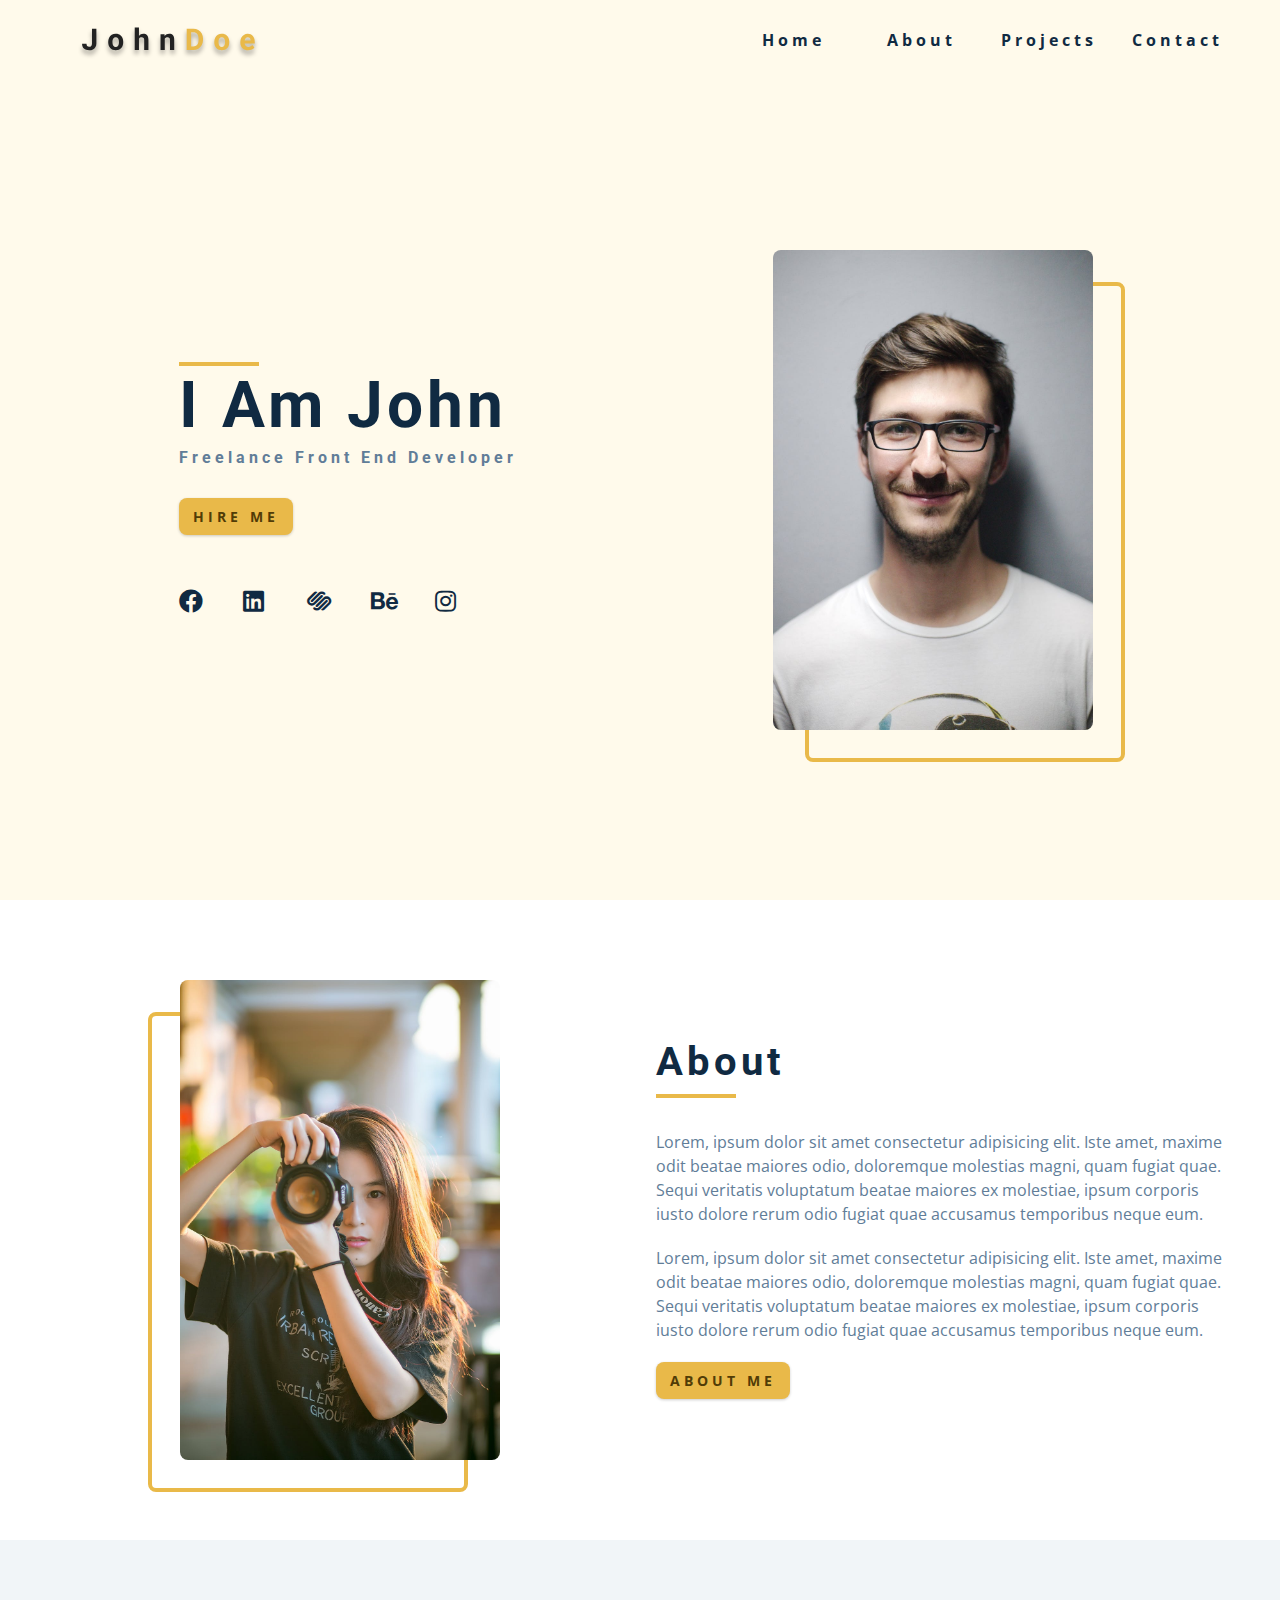
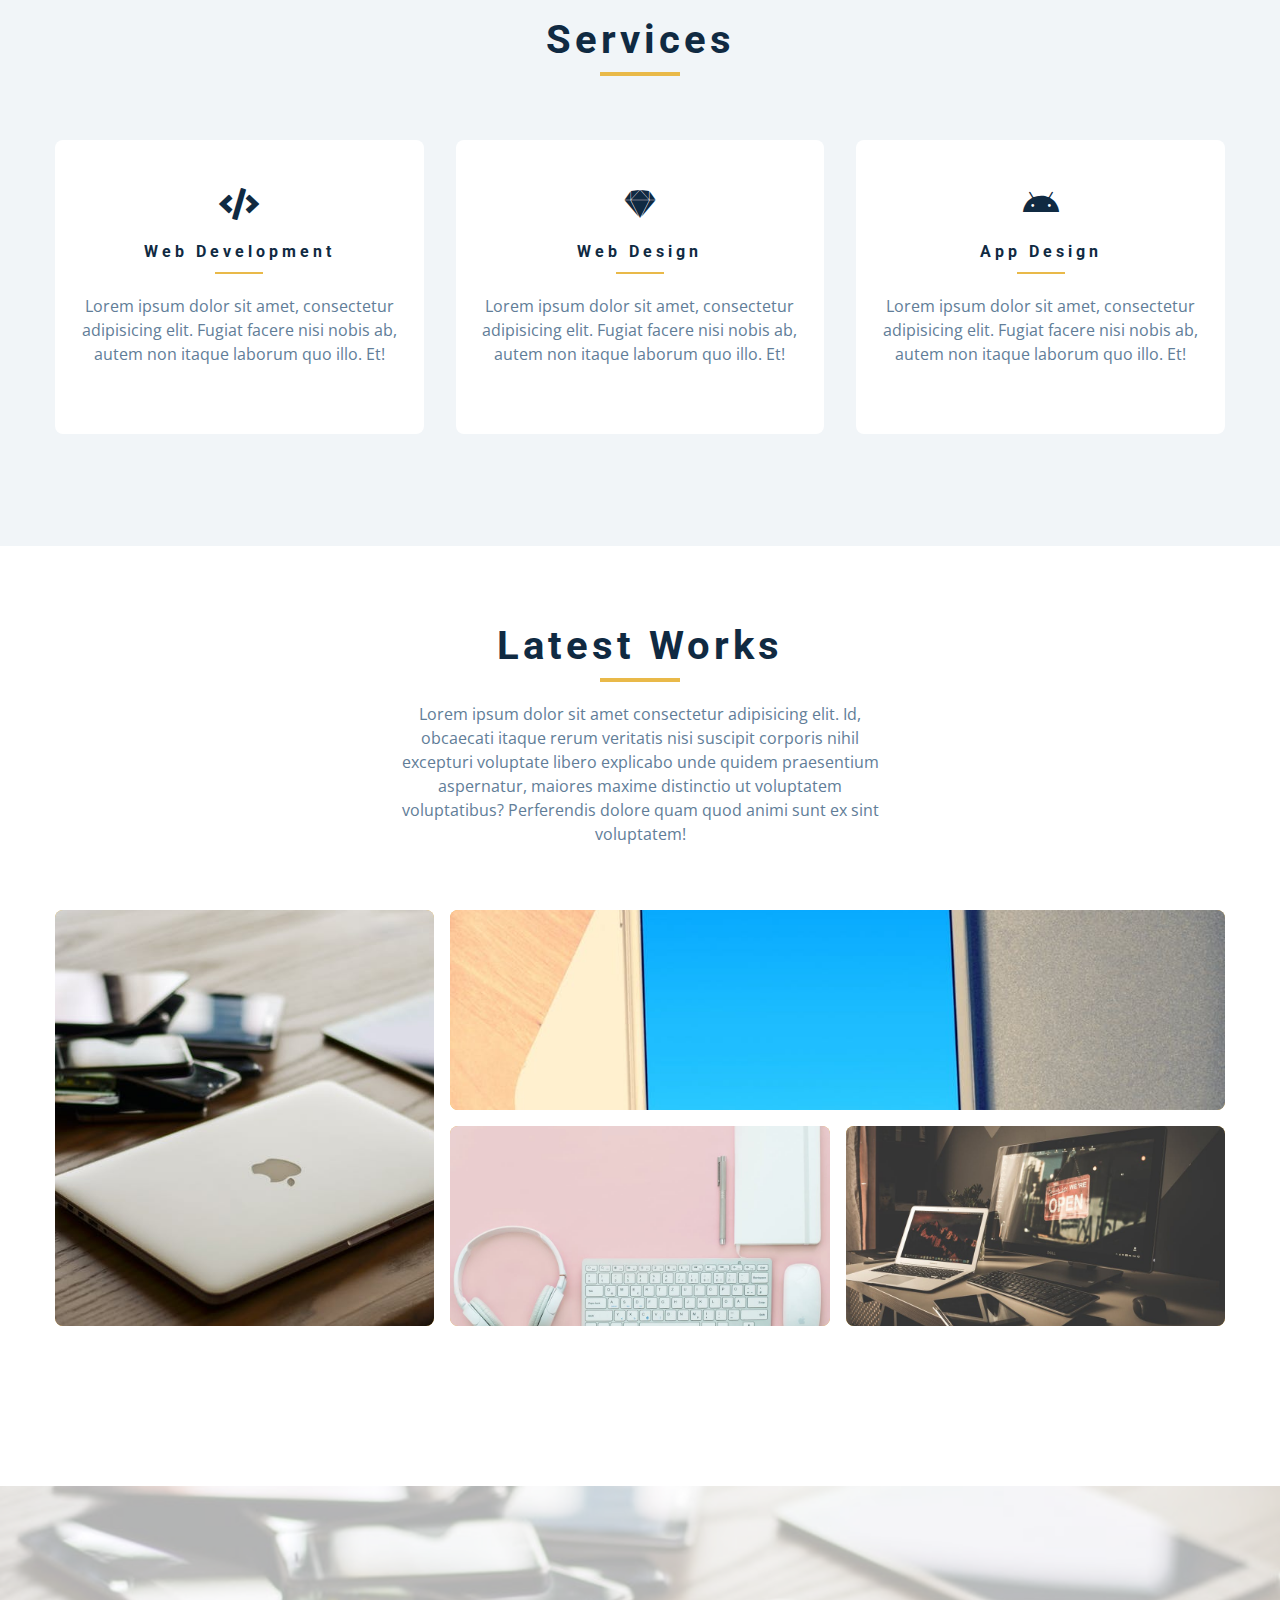
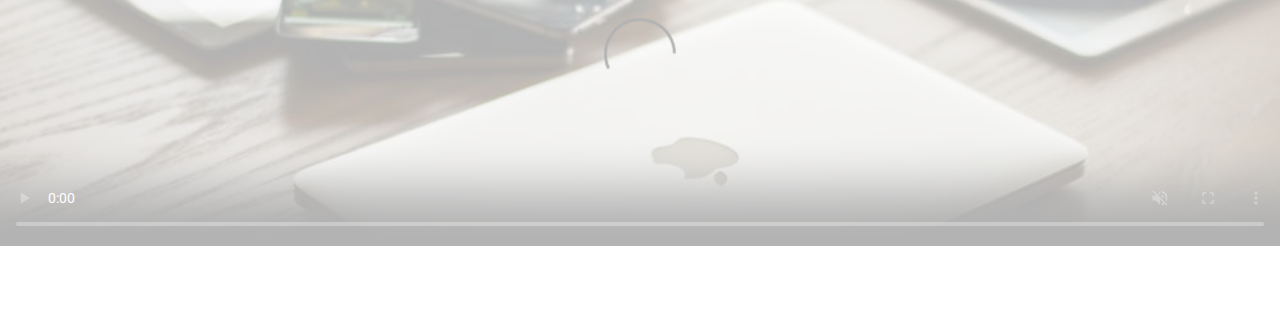
==== index.html @ 3315ae2b "Connect Video" ====
<!DOCTYPE html>
<html lang="en">
  <head>
    <meta charset="UTF-8" />
    <meta name="viewport" content="width=device-width, initial-scale=1.0" />
    <title>John Doe || Home</title>
    <!-- font-awesome -->
    <link
      rel="stylesheet"
      href="./fontawesome-free-5.12.1-web/css/all.min.css"
    />
    <!-- css -->
    <link rel="stylesheet" href="./css/styles.css" />
  </head>
  <body>
    <!-- navbar -->
    <nav class="nav" id="nav">
      <div class="nav-center">
        <!-- nav header -->
        <div class="nav-header">
          <img src="./images/logo.svg" class="nav-logo" alt="logo">
          <button class="nav-btn" id="nav-btn">
            <i class="fas fa-bars"></i>
          </button>
        </div>
        <!-- nav links -->
        <ul class="nav-links">
          <li>
            <a href="index.html">home</a>
          </li>
          <li>
            <a href="about.html">about</a>
          </li>
          <li>
            <a href="projects.html">projects</a>
          </li>
          <li>
            <a href="contact.html">contact</a>
          </li>
        </ul>
      </div>
    </nav>
    <!-- end of navbar -->
    <!-- sidebar -->
    <aside class="sidebar" id="sidebar">
      <div>
        <button class="close-btn" id="close-btn">
          <i class="fas fa-times"></i>
        </button>
        <!-- sidebar links -->
        <ul class="sidebar-links">
          <li>
            <a href="index.html">home</a>
          </li>
          <li>
            <a href="about.html">about</a>
          </li>
          <li>
            <a href="projects.html">projects</a>
          </li>
          <li>
            <a href="contact.html">contact</a>
          </li>
        </ul>
        <!-- social icons -->
        <ul class="social-icons">
          <li>
            <a href="https://www.twitter.com" 
            class="social-icon">
            <i class="fab fa-facebook"></i>
            </a>
          </li>
          <li>
            <a href="https://www.twitter.com" 
            class="social-icon">
            <i class="fab fa-linkedin"></i>
            </a>
          </li>
          <li>
            <a href="https://www.twitter.com" 
            class="social-icon">
            <i class="fab fa-squarespace"></i>
            </a>
          </li>
          <li>
            <a href="https://www.twitter.com" 
            class="social-icon">
            <i class="fab fa-behance"></i>
            </a>
          </li>
          <li>
            <a href="https://www.twitter.com" 
            class="social-icon">
            <i class="fab fa-instagram"></i>
            </a>
          </li>
        </ul>
      </div>
    </aside>
    <!-- end of sidebar -->
    <!-- header -->
    <header class="hero">
      <div class="section-center hero-center">
        <article class="hero-info">
          <div class="underline"></div>
          <h1>i am john</h1>
          <h4>freelance front end developer</h4>
          <a href="contact.html" class="btn hero-btn">hire me</a>
          <!-- social icons -->
          <ul class="social-icons hero-icons">
            <li>
              <a href="https://www.twitter.com" class="social-icon">
                <i class="fab fa-facebook"></i>
              </a>
            </li>
            <li>
              <a href="https://www.twitter.com" class="social-icon">
                <i class="fab fa-linkedin"></i>
              </a>
            </li>
            <li>
              <a href="https://www.twitter.com" class="social-icon">
                <i class="fab fa-squarespace"></i>
              </a>
            </li>
            <li>
              <a href="https://www.twitter.com" class="social-icon">
                <i class="fab fa-behance"></i>
              </a>
            </li>
            <li>
              <a href="https://www.twitter.com" class="social-icon">
                <i class="fab fa-instagram"></i>
              </a>
            </li>
          </ul>
        </article>
        <article class="hero-img">
          <img src="./images/hero-img.jpeg" 
          class="hero-photo" alt="john doe">
        </article>
      </div>
    </header>
    <!-- end of header -->
    <!-- about -->
    <section class="section about">
      <div class="section-center about-center">
        <!-- about img -->
        <article class="about-img">
          <img src="./images/about-img.jpeg" 
          class="hero-photo" 
          alt="about img">
        </article>
        <!-- about info -->
        <article class="about-info">
          <!-- section title -->
          <div class="section-title about-title">
            <h2>about</h2>
            <div class="underline"></div>
          </div>
          <!-- end section title -->
          <p>Lorem, ipsum dolor sit amet consectetur adipisicing elit. Iste amet, maxime odit beatae maiores odio, doloremque molestias magni, quam fugiat quae. Sequi veritatis voluptatum beatae maiores ex molestiae, ipsum corporis iusto dolore rerum odio fugiat quae accusamus temporibus neque eum.
          </p>
          <p>Lorem, ipsum dolor sit amet consectetur adipisicing elit. Iste amet, maxime odit beatae maiores odio, doloremque molestias magni, quam fugiat quae. Sequi veritatis voluptatum beatae maiores ex molestiae, ipsum corporis iusto dolore rerum odio fugiat quae accusamus temporibus neque eum.
          </p>
          <a href="about.html" class="btn">about me</a>
        </article>
      </div>
    </section>
    <!-- end of about -->
    <!-- services -->
    <section class="section bg-grey">
      <!-- section title -->
      <div class="section-title">
        <h2>services</h2>
        <div class="underline"></div>
      </div>
      <!-- end section title -->
      <div class="services-center section-center">
        <!-- single service -->
        <article class="service">
          <i class="fas fa-code service-icon"></i>
          <h4>web development</h4>
          <div class="underline"></div>
          <p>Lorem ipsum dolor sit amet, consectetur adipisicing elit. 
            Fugiat facere nisi nobis ab, autem non itaque laborum quo illo. Et!
          </p>
        </article>
        <!-- end of single service -->
        <!-- single service -->
        <article class="service">
          <i class="fab fa-sketch service-icon"></i>
          <h4>web design</h4>
          <div class="underline"></div>
          <p>Lorem ipsum dolor sit amet, consectetur adipisicing elit. 
            Fugiat facere nisi nobis ab, autem non itaque laborum quo illo. Et!
          </p>
        </article>
        <!-- end of single service -->
        <!-- single service -->
        <article class="service">
          <i class="fab fa-android service-icon"></i>
          <h4>app design</h4>
          <div class="underline"></div>
          <p>Lorem ipsum dolor sit amet, consectetur adipisicing elit. 
            Fugiat facere nisi nobis ab, autem non itaque laborum quo illo. Et!
          </p>
        </article>
        <!-- end of single service -->
      </div>
    </section>
    <!-- end of services -->
    <!-- projects -->
    <section class="section projects">
      <!-- section title -->
      <div class="section-title">
        <h2>Latest Works</h2>
        <div class="underline"></div>
        <p class="projects-text">
          Lorem ipsum dolor sit amet consectetur adipisicing elit. Id, obcaecati itaque rerum veritatis nisi suscipit corporis nihil excepturi voluptate libero explicabo unde quidem praesentium aspernatur, maiores maxime distinctio ut voluptatem voluptatibus? Perferendis dolore quam quod animi sunt ex sint voluptatem!
        </p>
      </div>
      <!-- end section title -->
      <div class="section-center projects-center">
        <!-- single project -->
        <a href="projects.html" class="project-1">
          <article class="project">
            <img src="./images/project-1.jpeg" alt="project 1" class="project-img">
            <div class="project-info">
              <h4>project title</h4>
              <p>client name</p>
            </div>
          </article>
        </a>        
        <!-- end of single project -->
        <a href="projects.html" class="project-2">
          <article class="project">
            <img src="./images/project-2.jpeg" alt="project 1" class="project-img">
            <div class="project-info">
              <h4>project title</h4>
              <p>client name</p>
            </div>
          </article>
        </a>        
        <!-- end of single project -->
        <a href="projects.html" class="project-3">
          <article class="project">
            <img src="./images/project-3.jpeg" alt="project 1" class="project-img">
            <div class="project-info">
              <h4>project title</h4>
              <p>client name</p>
            </div>
          </article>
        </a>        
        <!-- end of single project -->
        <a href="projects.html" class="project-4">
          <article class="project">
            <img src="./images/project-4.jpeg" alt="project 1" class="project-img">
            <div class="project-info">
              <h4>project title</h4>
              <p>client name</p>
            </div>
          </article>
        </a>        
        <!-- end of single project -->
      </div>
    </section>
    <!-- end of projects -->
    <!-- connect -->
    <section class="connect">
      <video 
        controls 
        autoplay 
        muted 
        loop 
      class="video-container" 
      poster="./images/project-1.jpeg"
      >
      <source src="./videos/connect.mp4" type="video/mp4">
      Sorry your browser does not support embedded videos
      </video>
    </section>
    <!-- end of connect -->
    <!-- skills -->

    <!-- end of skills -->
    <!-- timeline -->

    <!--end of  timeline -->
    <!-- blog -->

    <!--end of  blog -->
    <!-- footer -->

    <script src="./js/app.js"></script>
  </body>
</html>
---- css/styles.css ----
/*
=============== 
Fonts
===============
*/
@import url("https://fonts.googleapis.com/css?family=Open+Sans|Roboto:400,700&display=swap");

/*
=============== 
Variables
===============
*/

:root {
  /* dark shades of primary color*/
  --clr-primary-1: hsl(43, 86%, 17%);
  --clr-primary-2: hsl(43, 77%, 27%);
  --clr-primary-3: hsl(43, 72%, 37%);
  --clr-primary-4: hsl(42, 63%, 48%);
  /* primary/main color */
  --clr-primary-5: hsl(42, 78%, 60%);
  /* lighter shades of primary color */
  --clr-primary-6: hsl(43, 89%, 70%);
  --clr-primary-7: hsl(43, 90%, 76%);
  --clr-primary-8: hsl(45, 86%, 81%);
  --clr-primary-9: hsl(45, 90%, 88%);
  --clr-primary-10: hsl(45, 100%, 96%);
  /* darkest grey - used for headings */
  --clr-grey-1: hsl(209, 61%, 16%);
  --clr-grey-2: hsl(211, 39%, 23%);
  --clr-grey-3: hsl(209, 34%, 30%);
  --clr-grey-4: hsl(209, 28%, 39%);
  /* grey used for paragraphs */
  --clr-grey-5: hsl(210, 22%, 49%);
  --clr-grey-6: hsl(209, 23%, 60%);
  --clr-grey-7: hsl(211, 27%, 70%);
  --clr-grey-8: hsl(210, 31%, 80%);
  --clr-grey-9: hsl(212, 33%, 89%);
  --clr-grey-10: hsl(210, 36%, 96%);
  --clr-white: #fff;
  --ff-primary: "Roboto", sans-serif;
  --ff-secondary: "Open Sans", sans-serif;
  --transition: all 0.3s linear;
  --spacing: 0.25rem;
  --radius: 0.5rem;
  --light-shadow: 0 5px 15px rgba(0, 0, 0, 0.1);
  --dark-shadow: 0 5px 15px rgba(0, 0, 0, 0.2);
  --max-width: 1170px;
}
/*
=============== 
Global Styles
===============
*/

*,
::after,
::before {
  margin: 0;
  padding: 0;
  box-sizing: border-box;
}
body {
  font-family: var(--ff-secondary);
  background: var(--clr-white);
  color: var(--clr-grey-1);
  line-height: 1.5;
  font-size: 0.875rem;
}
ul {
  list-style-type: none;
}
a {
  text-decoration: none;
}
img:not(.nav-logo) {
  width: 100%;
  display: block;
}

h1,
h2,
h3,
h4 {
  letter-spacing: var(--spacing);
  text-transform: capitalize;
  line-height: 1.25;
  margin-bottom: 0.75rem;
  font-family: var(--ff-primary);
}
h1 {
  font-size: 3rem;
}
h2 {
  font-size: 2rem;
}
h3 {
  font-size: 1.25rem;
}
h4 {
  font-size: 0.875rem;
}
p {
  margin-bottom: 1.25rem;
  color: var(--clr-grey-5);
}
@media screen and (min-width: 800px) {
  h1 {
    font-size: 4rem;
  }
  h2 {
    font-size: 2.5rem;
  }
  h3 {
    font-size: 1.75rem;
  }
  h4 {
    font-size: 1rem;
  }
  body {
    font-size: 1rem;
  }
  h1,
  h2,
  h3,
  h4 {
    line-height: 1;
  }
}
/*  global classes */

.btn {
  text-transform: uppercase;
  background: var(--clr-primary-5);
  color: var(--clr-primary-1);
  padding: 0.375rem 0.75rem;
  letter-spacing: var(--spacing);
  display: inline-block;
  font-weight: 700;
  -webkit-transition: var(--transition);
  transition: var(--transition);
  font-size: 0.875rem;
  border: 2px solid transparent;
  cursor: pointer;
  box-shadow: 0 1px 3px rgba(0, 0, 0, 0.2);
  border-radius: var(--radius);
}
.btn:hover {
  color: var(--clr-primary-1);
  background: var(--clr-primary-7);
}
/* section */
.section {
  padding: 5rem 0;
}

.section-center {
  width: 90vw;
  margin: 0 auto;
  max-width: 1170px;
}
@media screen and (min-width: 992px) {
  .section-center {
    width: 95vw;
  }
}
.underline {
  width: 5rem;
  height: 0.25rem;
  margin-bottom: 1.25rem;
  background: var(--clr-primary-5);
  margin-left: auto;
  margin-right: auto;
}
.section-title {
  margin-bottom: 4rem;
  text-align: center;
}
.bg-grey {
  background: var(--clr-grey-10);
}
/*
=============== 
Navbar
===============
*/
.nav-links {
  display: none;
}
.nav {
  height: 5rem;
  padding: 1rem;
  display: grid;
  align-items: center;
  transition: var(--transition);
}
.nav-center {
  width: 100%;
  max-width: 1170px;
  margin: 0 auto;
}
.nav-header {
  display: grid;
  grid-template-columns: 1fr 1fr;
  align-items: center;
}
.nav-btn {
  background: transparent;
  border-color: transparent;
  color: var(--clr-primary-5);
  font-size: 2rem;
  cursor: pointer;
  justify-self: end;
}
@media screen and (min-width:768px) {
  .nav {
    background: var(--clr-primary-10);
  }
  .nav-btn {
    display: none;
  }
  .nav-links {
    display: grid;
    grid-template-columns: repeat(4, 1fr);
    justify-items: center;
    column-gap: 2rem;
    justify-self: end;
  }
  .nav-links a {
    text-transform: capitalize;
    color: var(--clr-grey-1);
    font-weight: bold;
    letter-spacing: var(--spacing);
    transition: var(--transition);
  }
  .nav-links a:hover{
    color: var(--clr-primary-5);
  }
  .nav-center {
    display: grid;
    grid-template-columns: auto 1fr;
    align-items: center;
  }
}
.navbar-fixed {
  position: fixed;
  top: 0;
  left: 0;
  width: 100%;
  background: var(--clr-white);
  z-index: 2;
  box-shadow: var(--light-shadow);
}
/*
=============== 
Sidebar
===============
*/
.sidebar {
  position: fixed;
  top: 0;
  left: 0;
  width: 100%;
  height: 100%;
  background: var(--clr-grey-10);
  z-index: 4;
  display: grid;
  /* align-items: center;
  justify-content: center; */
  place-items: center;
  transition: var(--transition);
  /* add later */
  transform: translateX(-100%);
}
.show-sidebar {
  transform: translateX(0);
}
.sidebar-links {
  text-align: center;
}
.sidebar-links a {
  font-size: 2rem;
  text-transform: capitalize;
  transition: var(--transition);
  color: var(--clr-grey-5);
  letter-spacing: var(--spacing);
  display: inline-block;
  margin-bottom: 1.5rem;
}
.sidebar-links a:hover {
  color: var(--clr-primary-5);
}
.social-icons {
  display: grid;
  margin-top: 3rem;
  width: 20rem;
  grid-template-columns: repeat(5, 1fr);
  justify-items: center;
}
.social-icon {
  font-size: 1.5rem;
  color: var(--clr-grey-1);
  transition: var(--transition);
}
.social-icon:hover {
  color: var(--clr-primary-5);
}
.close-btn {
  position: absolute;
  top: 1rem;
  right: 1rem;
  font-size: 3rem;
  background: transparent;
  border: transparent;
  transition: var(--transition);
  color: #bb2525;
  cursor: pointer;
}
.close-btn:hover {
  color: #e66b6b;
}
/*
=============== 
Hero
===============
*/
/* underline added to globals */
.hero .underline {
  margin-bottom: 0.5rem;
  margin-left: 0;
}
.hero-img {
  display: none;
}
.hero {
  background: var(--clr-primary-10);
}
.hero-center {
  min-height: calc(100vh - 5rem);
  display: grid;
  place-items: center;
}
.hero-info h4 {
  color: var(--clr-grey-5);
}
.hero-icons {
  justify-items: start;
}
.hero-btn {
  margin-top: 1.25rem;
}
@media screen and (min-width: 992px) {
  .hero-img {
    display: block;
    position: relative;
  }
  .hero-center {
    grid-template-columns: 1fr 1fr;
  }
  .hero-photo {
    max-width: 25rem;
    max-height: 30rem;
    object-fit: cover;
    border-radius: var(--radius);
    position: relative;
  }
  .hero-img::before, .about-img::before {
    content: "";
    position: absolute;
    width: 100%;
    height: 100%;
    border: 0.25rem solid var(--clr-primary-5);
    top: 2rem;
    right: -2rem;
    border-radius: var(--radius);
  }
}
.hero-photo {
  max-width: 25rem;
  max-height: 30rem;
  object-fit: cover;
  border-radius: var(--radius);
  position: relative;
}
/*
=============== 
About
===============
*/
/* section title added to globals */
.about-title {
  text-align: left;
  margin-bottom: 2rem;
}
.about-title .underline {
  margin-left: 0;
}
.about-center {
  display: grid;
  gap: 3rem 2rem;
}
.about-img {
  justify-self: center;
}
@media screen and (min-width:992px) {
  .about-center {
    grid-template-columns: 1fr 1fr;
  }
  .about-img {
    position: relative;
  }
  .about-img::before {
    left: -2rem;
  }
  .about-info {
    align-self: center;
  }
}
/*
=============== 
Services
===============
*/
/* small screen layout setup */
/* bg-grey in globals */
.service {
  background: var(--clr-white);
  padding: 3rem 1.5rem;
  margin-bottom: 2rem;
  border-radius: var(--radius);
  text-align: center;
  transition: var(--transition);
}
.service-icon {
  font-size: 2rem;
  margin-bottom: 1.5rem;
}
.service .underline {
  width: 3rem;
  height: 0.12rem;
  transition: var(--transition);
}
.service p {
  transition: var(--transition);
}
.service:hover {
  background: var(--clr-primary-5);
  color: var(--clr-white);
}
.service:hover p {
  color: var(--clr-white);
}
.service:hover .underline {
  background: var(--clr-white);
}
@media screen and (min-width:678px) {
  .services-center {
    display: grid;
    grid-template-columns: 1fr 1fr;
    column-gap: 2rem;
  }
}
@media screen and (min-width:992px) {
  .services-center {
    grid-template-columns: 1fr 1fr 1fr;
  }
}
/*
=============== 
Projects
===============
*/
.projects-text {
  width: 85%;
  max-width: 30rem;
  margin: 0 auto;
}
.project {
  position: relative;
  background: var(--clr-primary-5);
  border-radius: var(--radius);
  margin-bottom: 2rem;
}
.project-info {
  text-align: center;
  color: var(--clr-white);
  position: absolute;
  top: 50%;
  left: 50%;
  transform: translate(-50%, -50%);
  transition: var(--transition);
  opacity: 0;
}
.project-info p {
  text-transform: capitalize;
  color: var(--clr-white);
}
.project:hover .project-info{
  opacity: 1;
}
.project-img {
  transition: var(--transition);
  border-radius: var(--radius);
  height: 15rem;
  object-fit: cover;
}
.project:hover .project-img {
  opacity: 0.1;
}
.project::after {
  content: "";
  position: absolute;
  top: 0;
  left: 0;
  width: 100%;
  height: 100%;
  border: 0.25rem solid var(--clr-white);
  border-radius: var(--radius);
  transition: var(--transition);
  opacity: 0;
}
.project:hover::after {
  opacity: 1;
  transform: scale(0.8);
} 
@media screen and (min-width:676px) {
  .projects-center {
    display: grid;
    grid-template-columns: 1fr 1fr;
    column-gap: 2rem;
  }
}
@media screen and (min-width:925px) {
  .projects-center {
    grid-template-columns: 1fr 1fr 1fr;
  }
}
@media screen and (min-width:1170px) {
  .projects-center {
    grid-template-rows: 200px 200px;
    gap: 1rem;
    grid-template-areas: 
    "a b b"
    "a c d"
    ;
  }
  .project-img {
    height: 100%;
  }
  .project {
    height: 100%;
  }
  .project-1 {
    grid-area: a;
  }
  .project-2 {
    grid-area: b;
  }
  .project-3 {
    grid-area: c;
  }
  .project-4 {
    grid-area: d;
  }
}
/*
=============== 
Connect
===============
*/
.connect {
  min-height: 40vh;
  position: relative;
  padding: 10rem 0 5rem 0;
  margin: 5rem 0;
}
.video-container {
  position: absolute;
  top: 0;
  left: 0;
  width: 100%;
  height: 100%;
  object-fit: cover;
}
.connect::after {
  content: '';
  position: absolute;
  top: 0;
  left: 0;
  width: 100%;
  height: 100%;
  background: var(--clr-white);
  opacity: 0.7;
}
/*
=============== 
Skills
===============
*/
/*
=============== 
Timeline
===============
*/

/*
=============== 
Blog
===============
*/

/*
=============== 
Footer
===============
*/
/*
=============== 
Single Page
===============
*/

/*
=============== 
Products Page
===============
*/
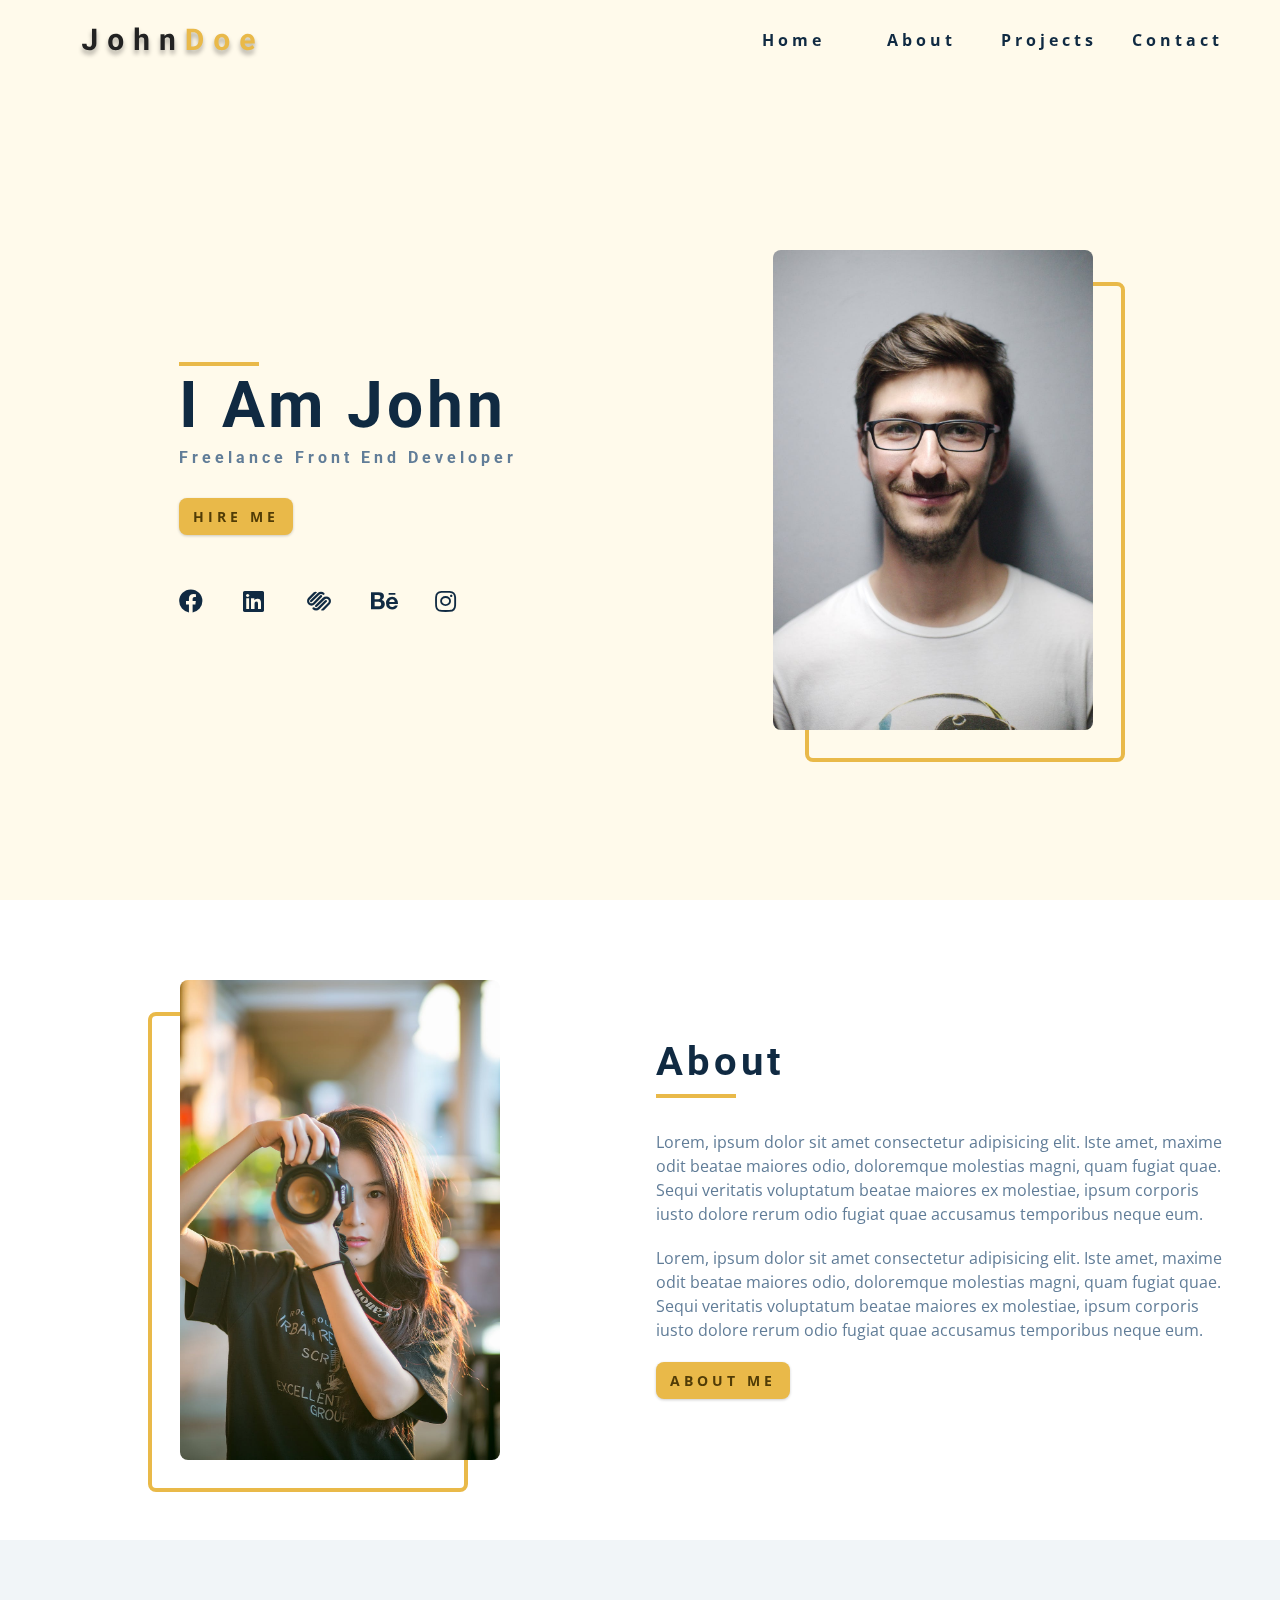
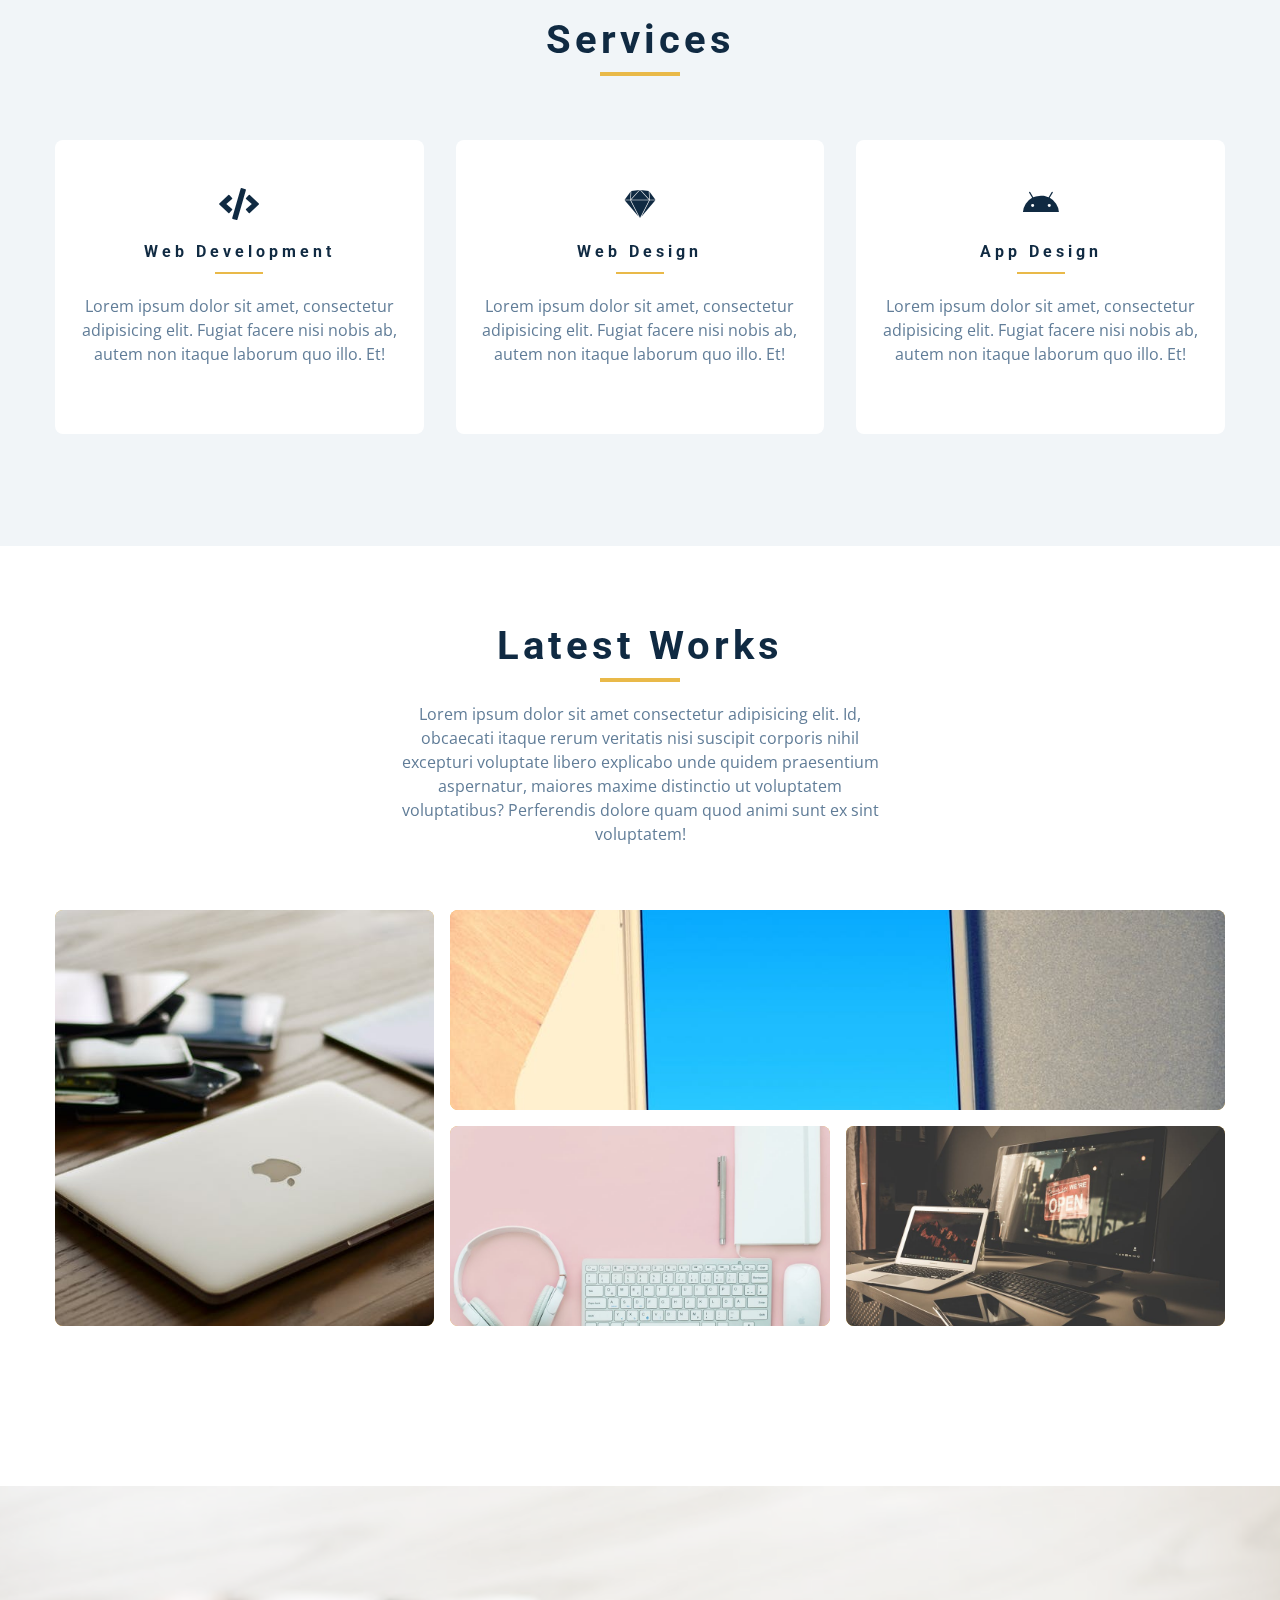
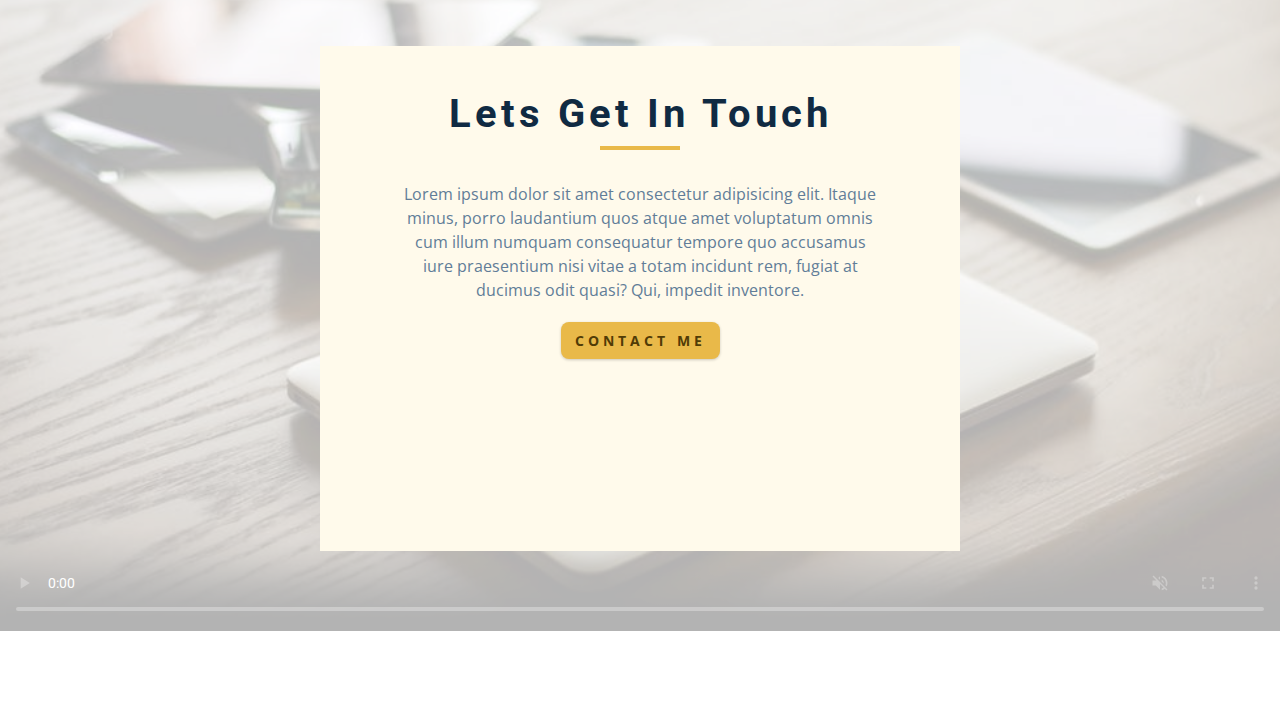
==== commit 475b5f8b: "Video Banner" ====
--- a/index.html
+++ b/index.html
@@ -279,6 +279,18 @@
       <source src="./videos/connect.mp4" type="video/mp4">
       Sorry your browser does not support embedded videos
       </video>
+      <div class="video-banner">
+        <!-- section title -->
+        <div class="section-title">
+          <h2>lets get in touch</h2>
+          <div class="underline"></div>
+        </div>
+        <!-- end section title -->
+        <p class="video-text">
+          Lorem ipsum dolor sit amet consectetur adipisicing elit. Itaque minus, porro laudantium quos atque amet voluptatum omnis cum illum numquam consequatur tempore quo accusamus iure praesentium nisi vitae a totam incidunt rem, fugiat at ducimus odit quasi? Qui, impedit inventore.
+        </p>
+        <a href="contact.html" class="btn">contact me</a>
+      </div>
     </section>
     <!-- end of connect -->
     <!-- skills -->
--- a/css/styles.css
+++ b/css/styles.css
@@ -581,6 +581,7 @@
   width: 100%;
   height: 100%;
   object-fit: cover;
+  z-index: -2;
 }
 .connect::after {
   content: '';
@@ -591,6 +592,22 @@
   height: 100%;
   background: var(--clr-white);
   opacity: 0.7;
+  z-index: -1;
+}
+.connect {
+  display: grid;
+  place-items: center;
+}
+.video-banner .section-title {
+  margin-bottom: 2rem;
+}
+.video-text{
+  max-width: 30rem;
+}
+.video-banner {
+  background: var(--clr-primary-10);
+  padding: 3rem 5rem 12rem 5rem;
+  text-align: center;
 }
 /*
 =============== 
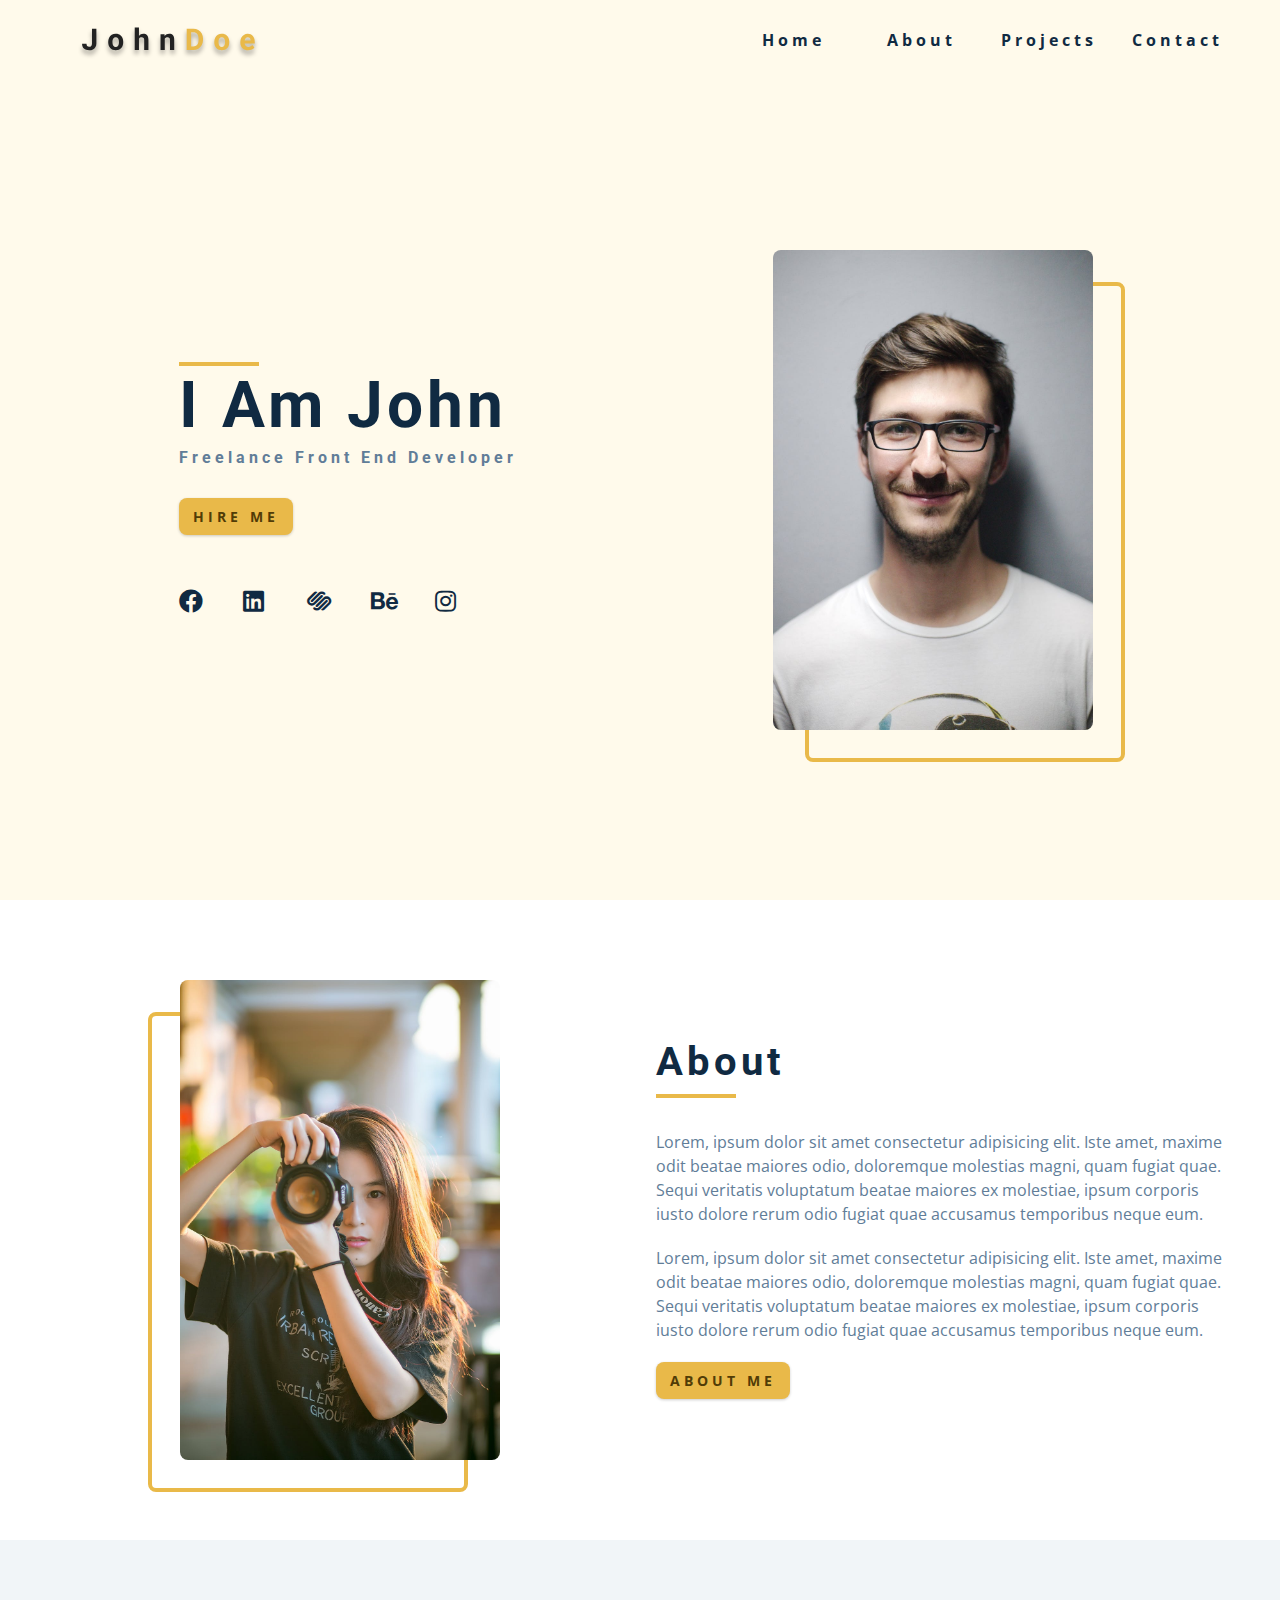
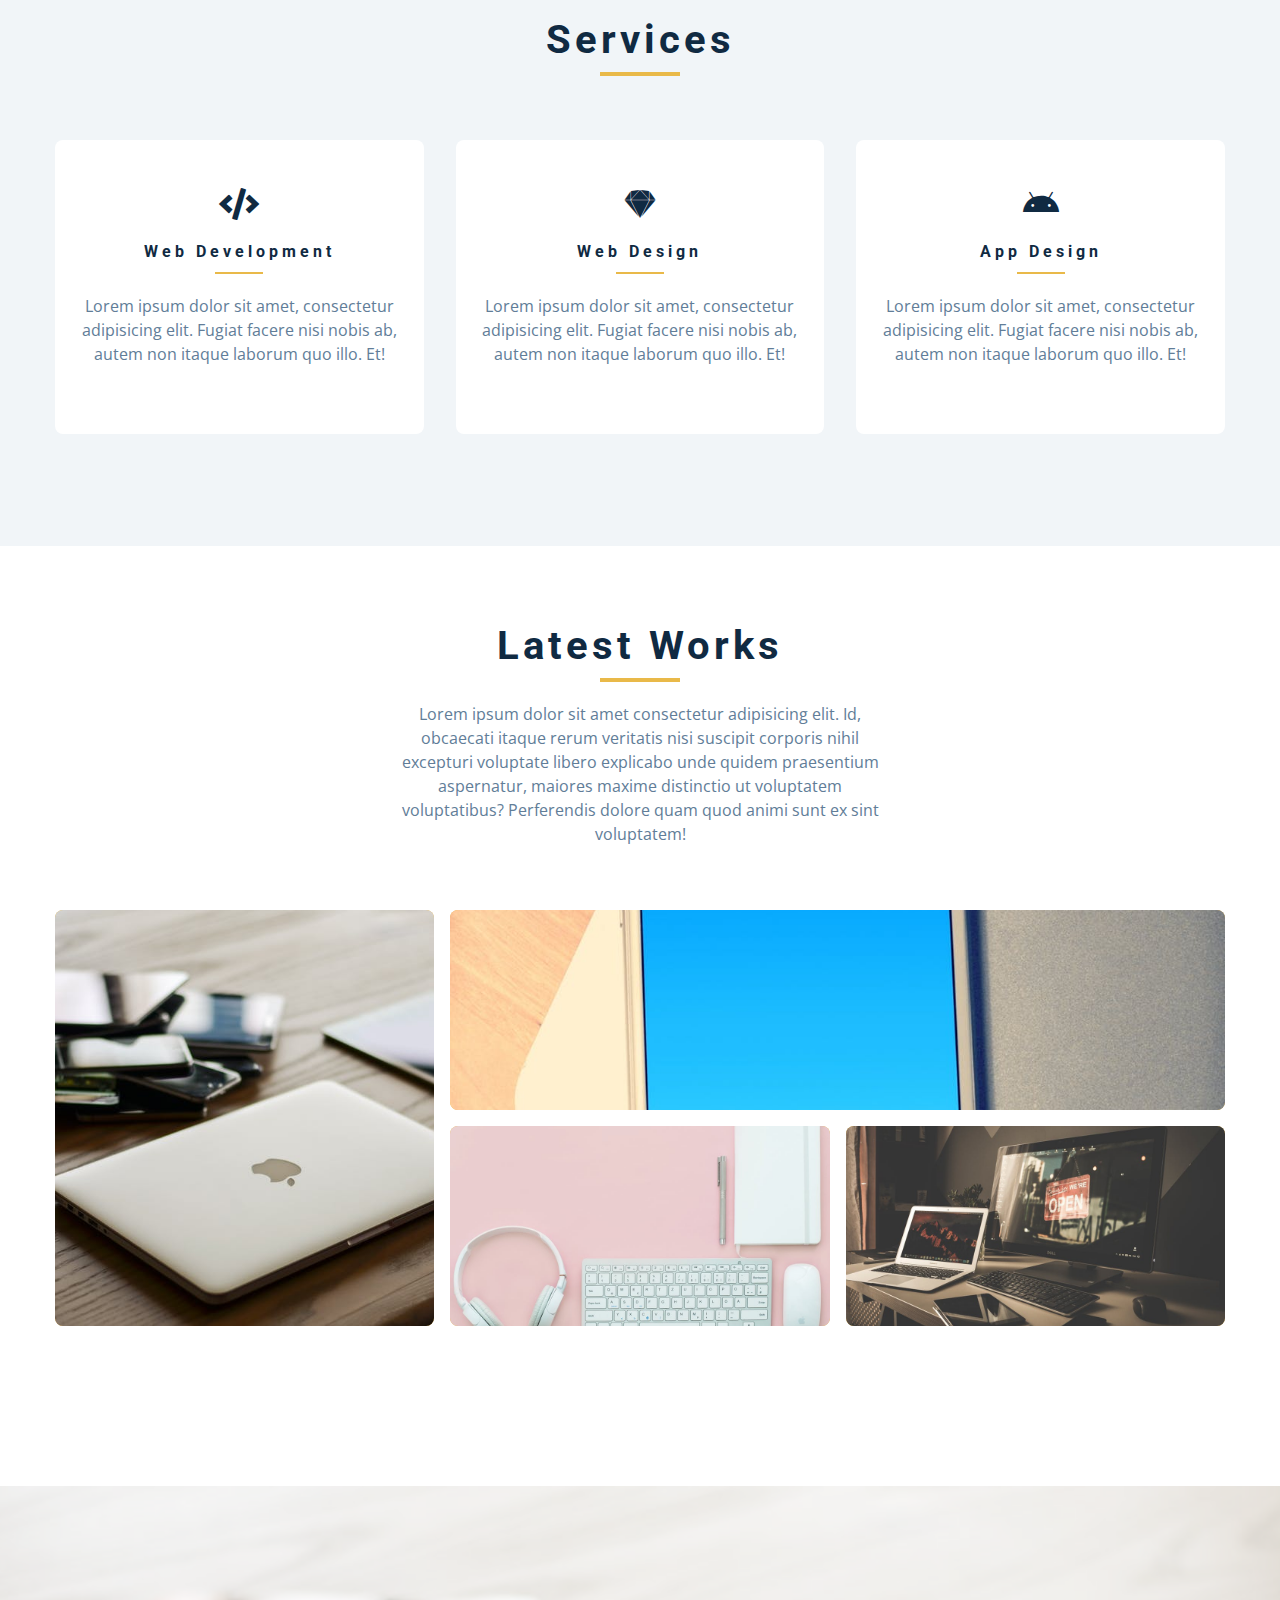
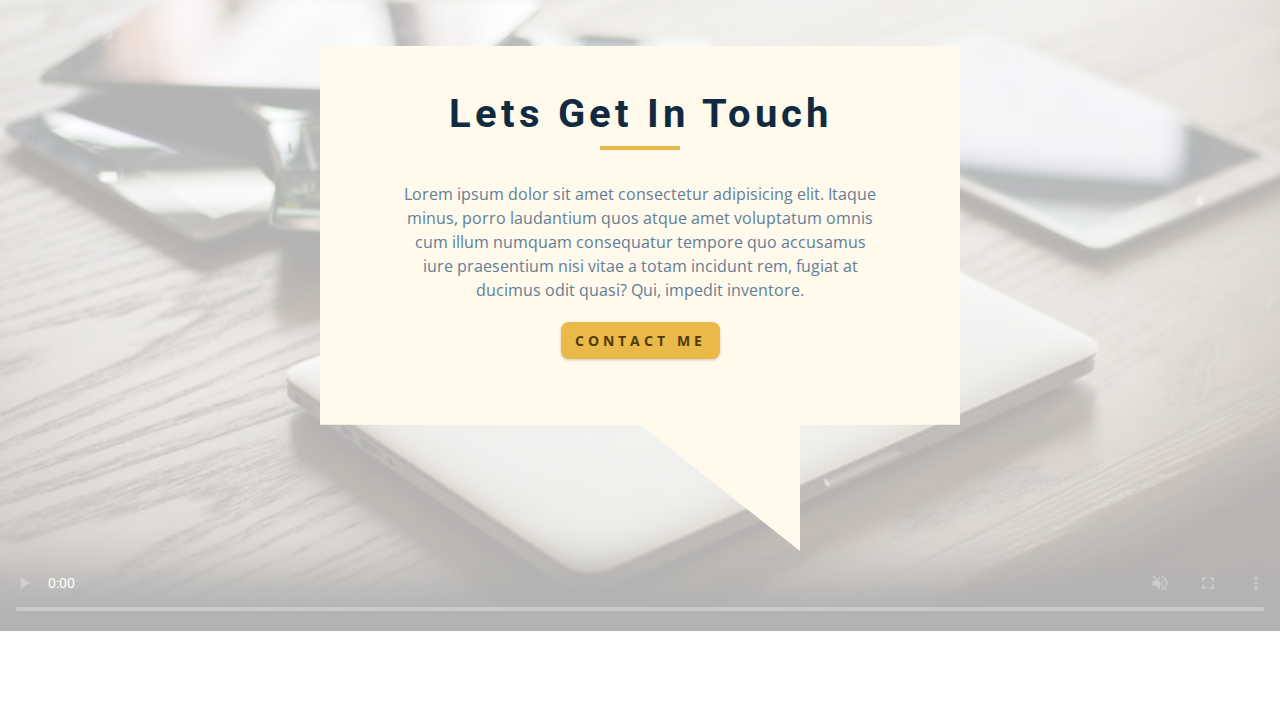
==== commit fb275eaf: "Banner Shape" ====
--- a/index.html
+++ b/index.html
@@ -276,7 +276,7 @@
       class="video-container" 
       poster="./images/project-1.jpeg"
       >
-      <source src="./videos/connect.mp4" type="video/mp4">
+      <!-- <source src="./videos/connect.mp4" type="video/mp4"> -->
       Sorry your browser does not support embedded videos
       </video>
       <div class="video-banner">
--- a/css/styles.css
+++ b/css/styles.css
@@ -608,7 +608,11 @@
   background: var(--clr-primary-10);
   padding: 3rem 5rem 12rem 5rem;
   text-align: center;
-}
+  clip-path: polygon(0% 0%, 100% 0%, 100% 75%, 75% 75%, 75% 100%, 50% 75%, 0% 75%);
+}
+/* .connect {
+  clip-path: polygon(49% 0, 100% 10%, 100% 88%, 53% 100%, 0 89%, 0 10%);
+} */
 /*
 =============== 
 Skills
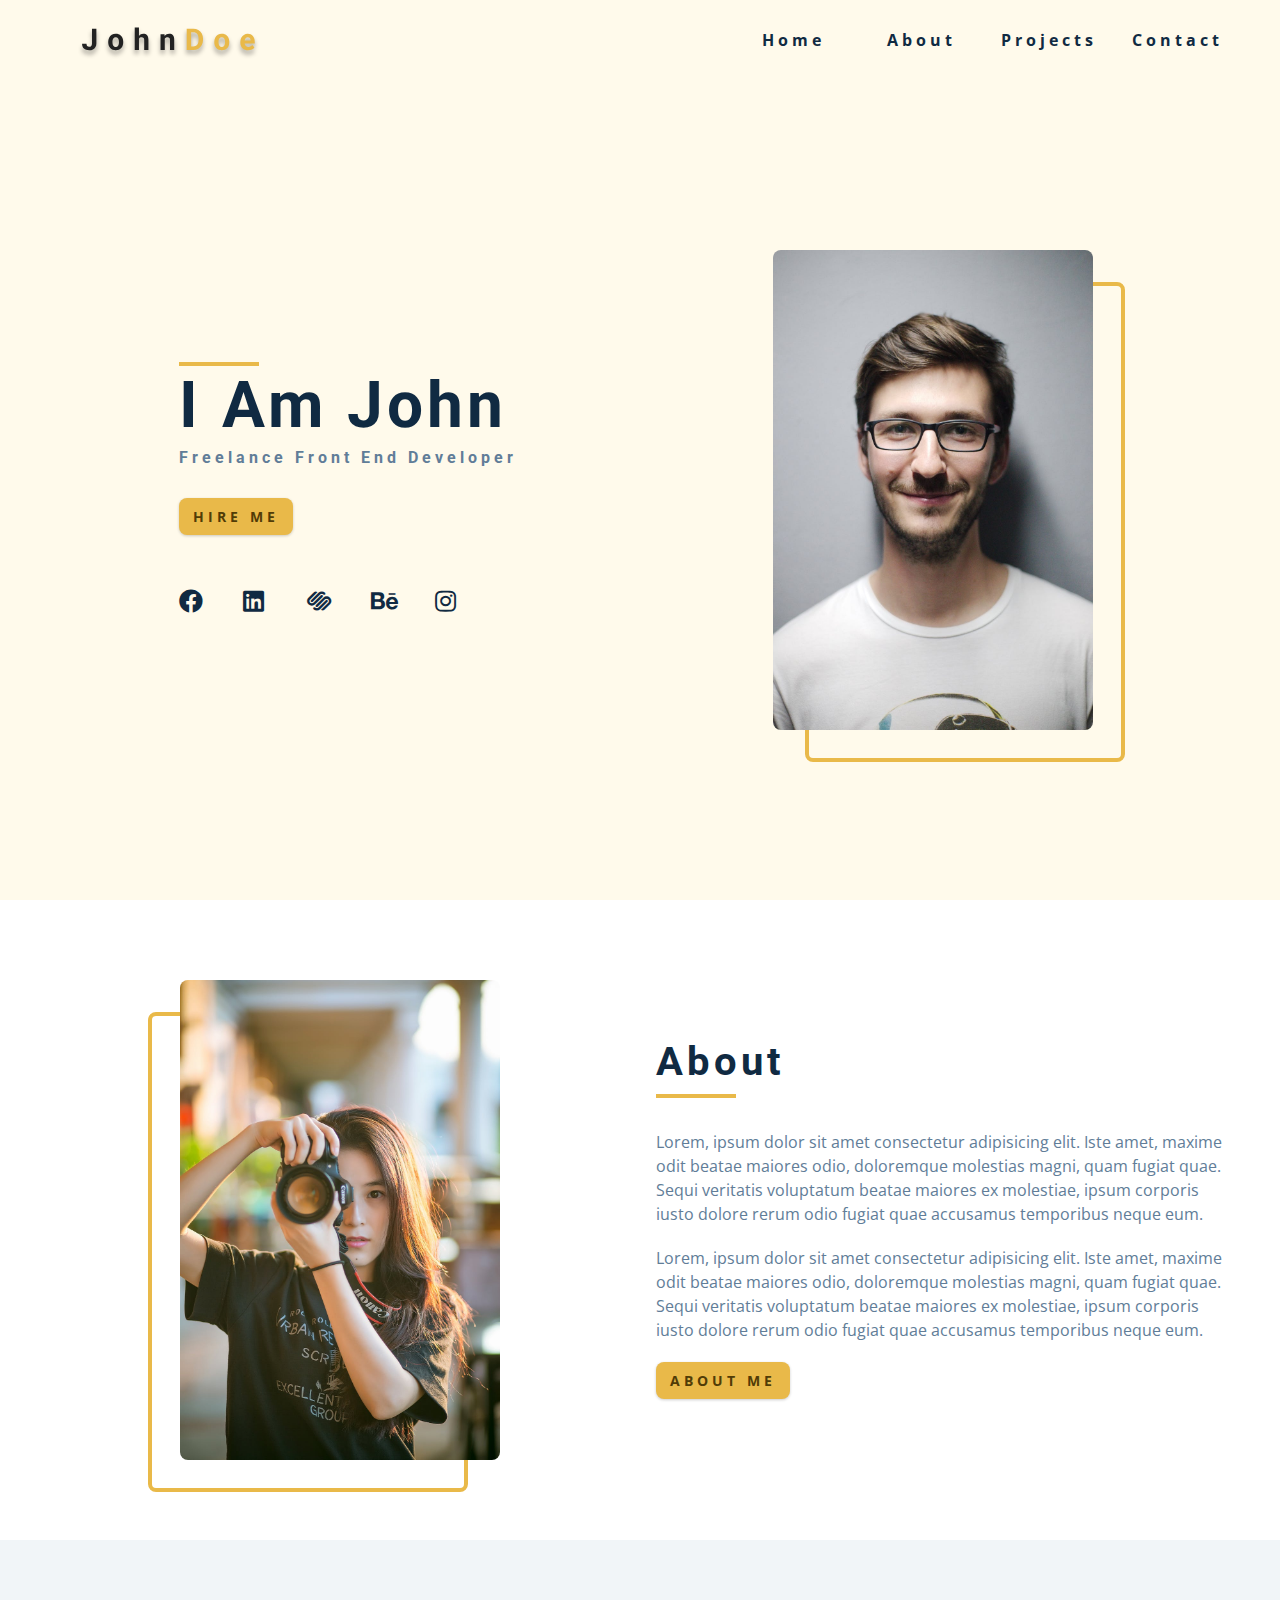
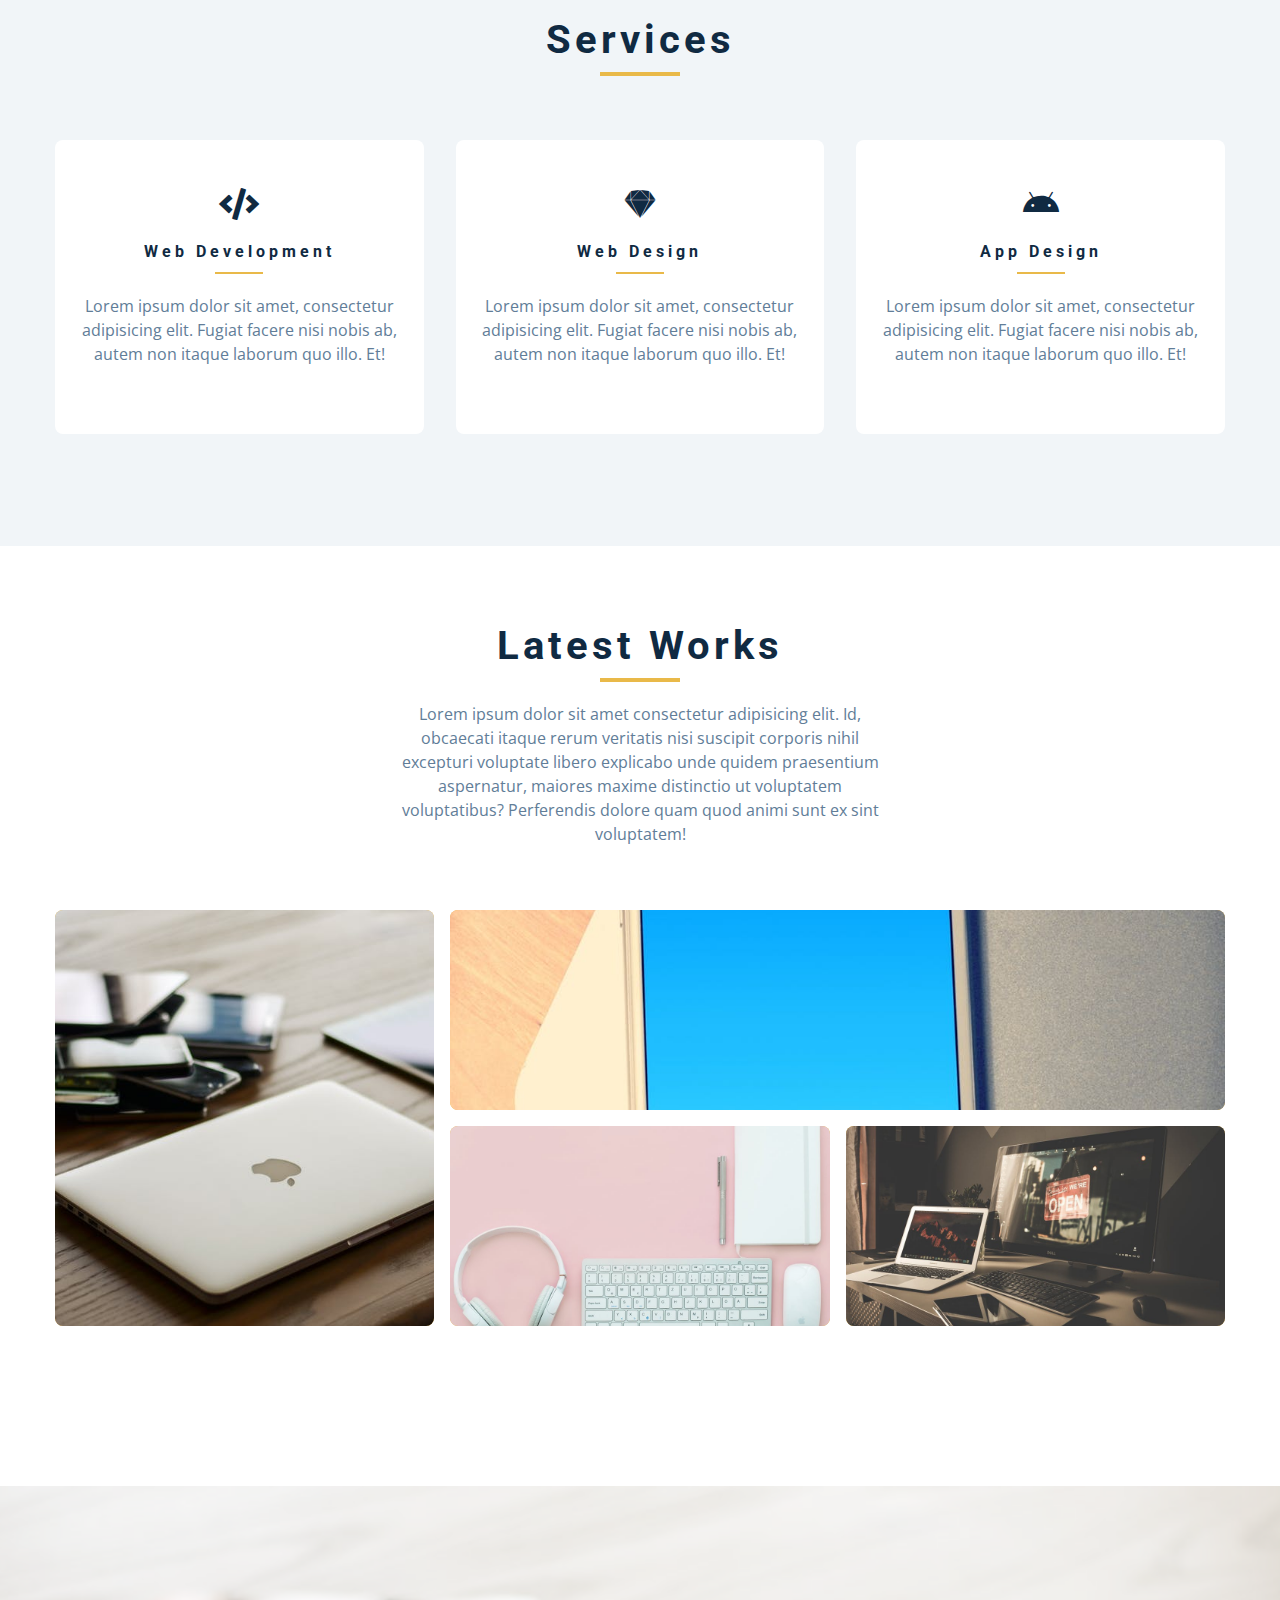
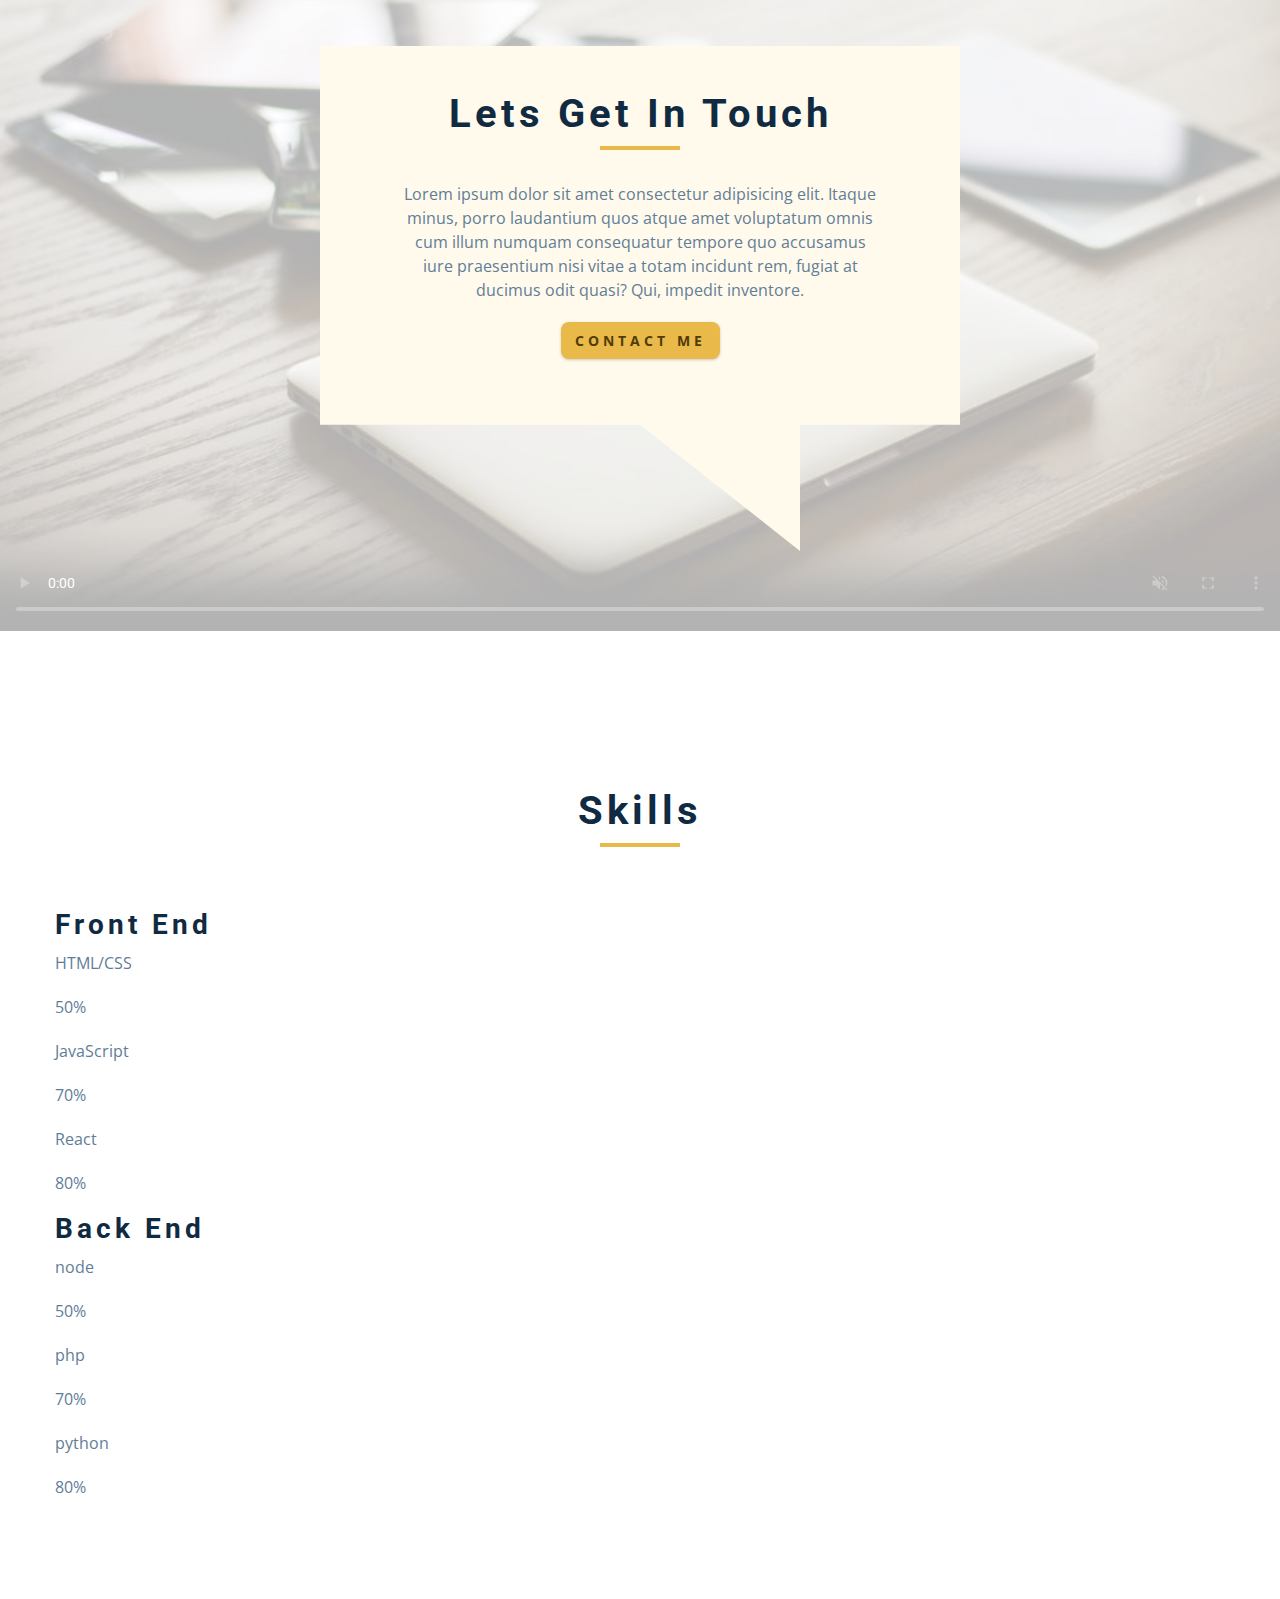
==== commit e75e8b9b: "Skills HTML" ====
--- a/index.html
+++ b/index.html
@@ -294,7 +294,88 @@
     </section>
     <!-- end of connect -->
     <!-- skills -->
-
+    <section class="section skills">
+      <!-- section title -->
+      <div class="section-title">
+        <h2>skills</h2>
+        <div class="underline"></div>
+      </div>
+      <!-- end section title -->
+      <div class="section-center skills-center">
+        <article>
+          <h3>front end</h3>
+          <!-- single skill -->
+          <div class="skill">
+            <p>HTML/CSS</p>
+            <div class="skill-container">
+              <div class="skill-value"></div>
+              <p class="skill-text">
+                50%
+              </p>
+            </div>
+          </div>
+          <!-- end of single skill -->
+          <!-- single skill -->
+          <div class="skill">
+            <p>JavaScript</p>
+            <div class="skill-container">
+              <div class="skill-value value-70"></div>
+              <p class="skill-text skill-text-70">
+                70%
+              </p>
+            </div>
+          </div>
+          <!-- end of single skill -->
+          <!-- single skill -->
+          <div class="skill">
+            <p>React</p>
+            <div class="skill-container">
+              <div class="skill-value value-80"></div>
+              <p class="skill-text skill-text-80">
+                80%
+              </p>
+            </div>
+          </div>
+          <!-- end of single skill -->
+        </article>
+        <article>
+          <h3>back end</h3>
+          <!-- single skill -->
+          <div class="skill">
+            <p>node</p>
+            <div class="skill-container">
+              <div class="skill-value"></div>
+              <p class="skill-text">
+                50%
+              </p>
+            </div>
+          </div>
+          <!-- end of single skill -->
+          <!-- single skill -->
+          <div class="skill">
+            <p>php</p>
+            <div class="skill-container">
+              <div class="skill-value value-70"></div>
+              <p class="skill-text skill-text-70">
+                70%
+              </p>
+            </div>
+          </div>
+          <!-- end of single skill -->
+          <!-- single skill -->
+          <div class="skill">
+            <p>python</p>
+            <div class="skill-container">
+              <div class="skill-value value-80"></div>
+              <p class="skill-text skill-text-80">
+                80%
+              </p>
+            </div>
+          </div>
+          <!-- end of single skill -->
+        </article>
+      </div>
+    </section>
     <!-- end of skills -->
     <!-- timeline -->
 
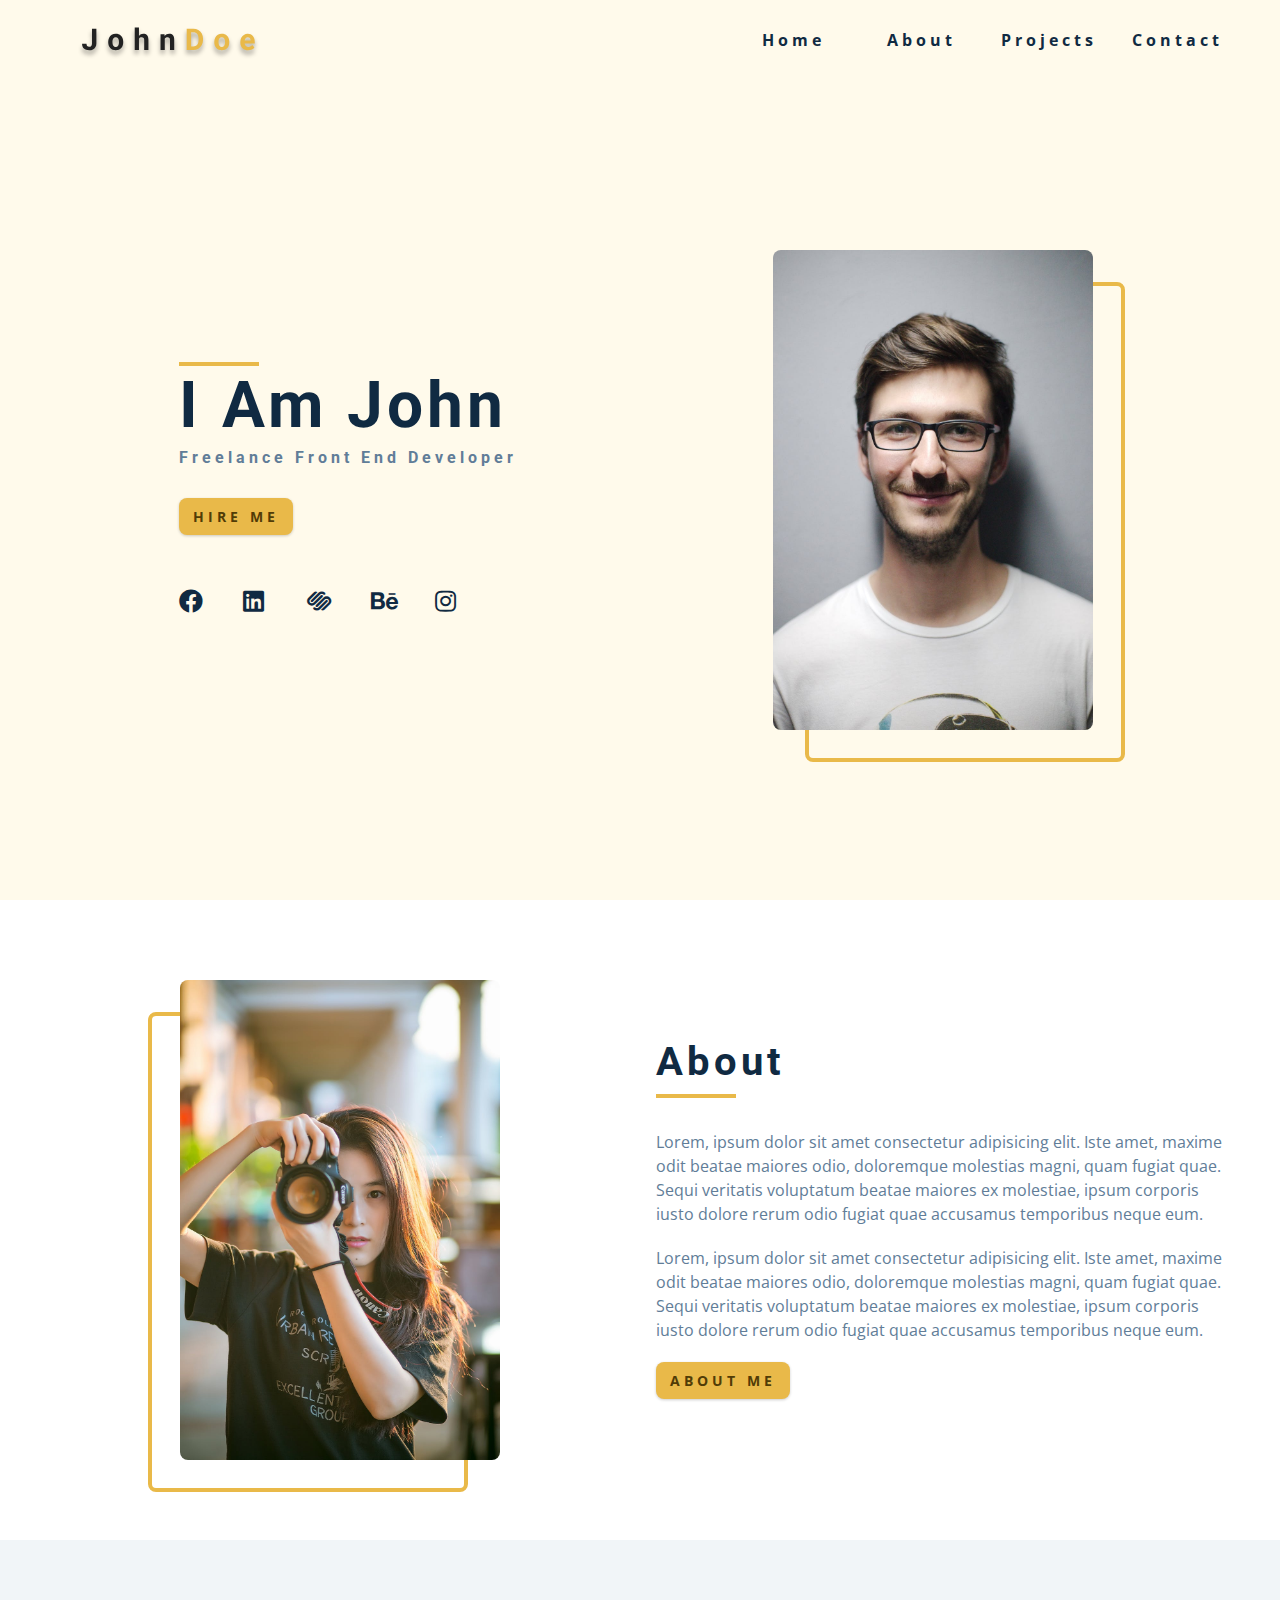
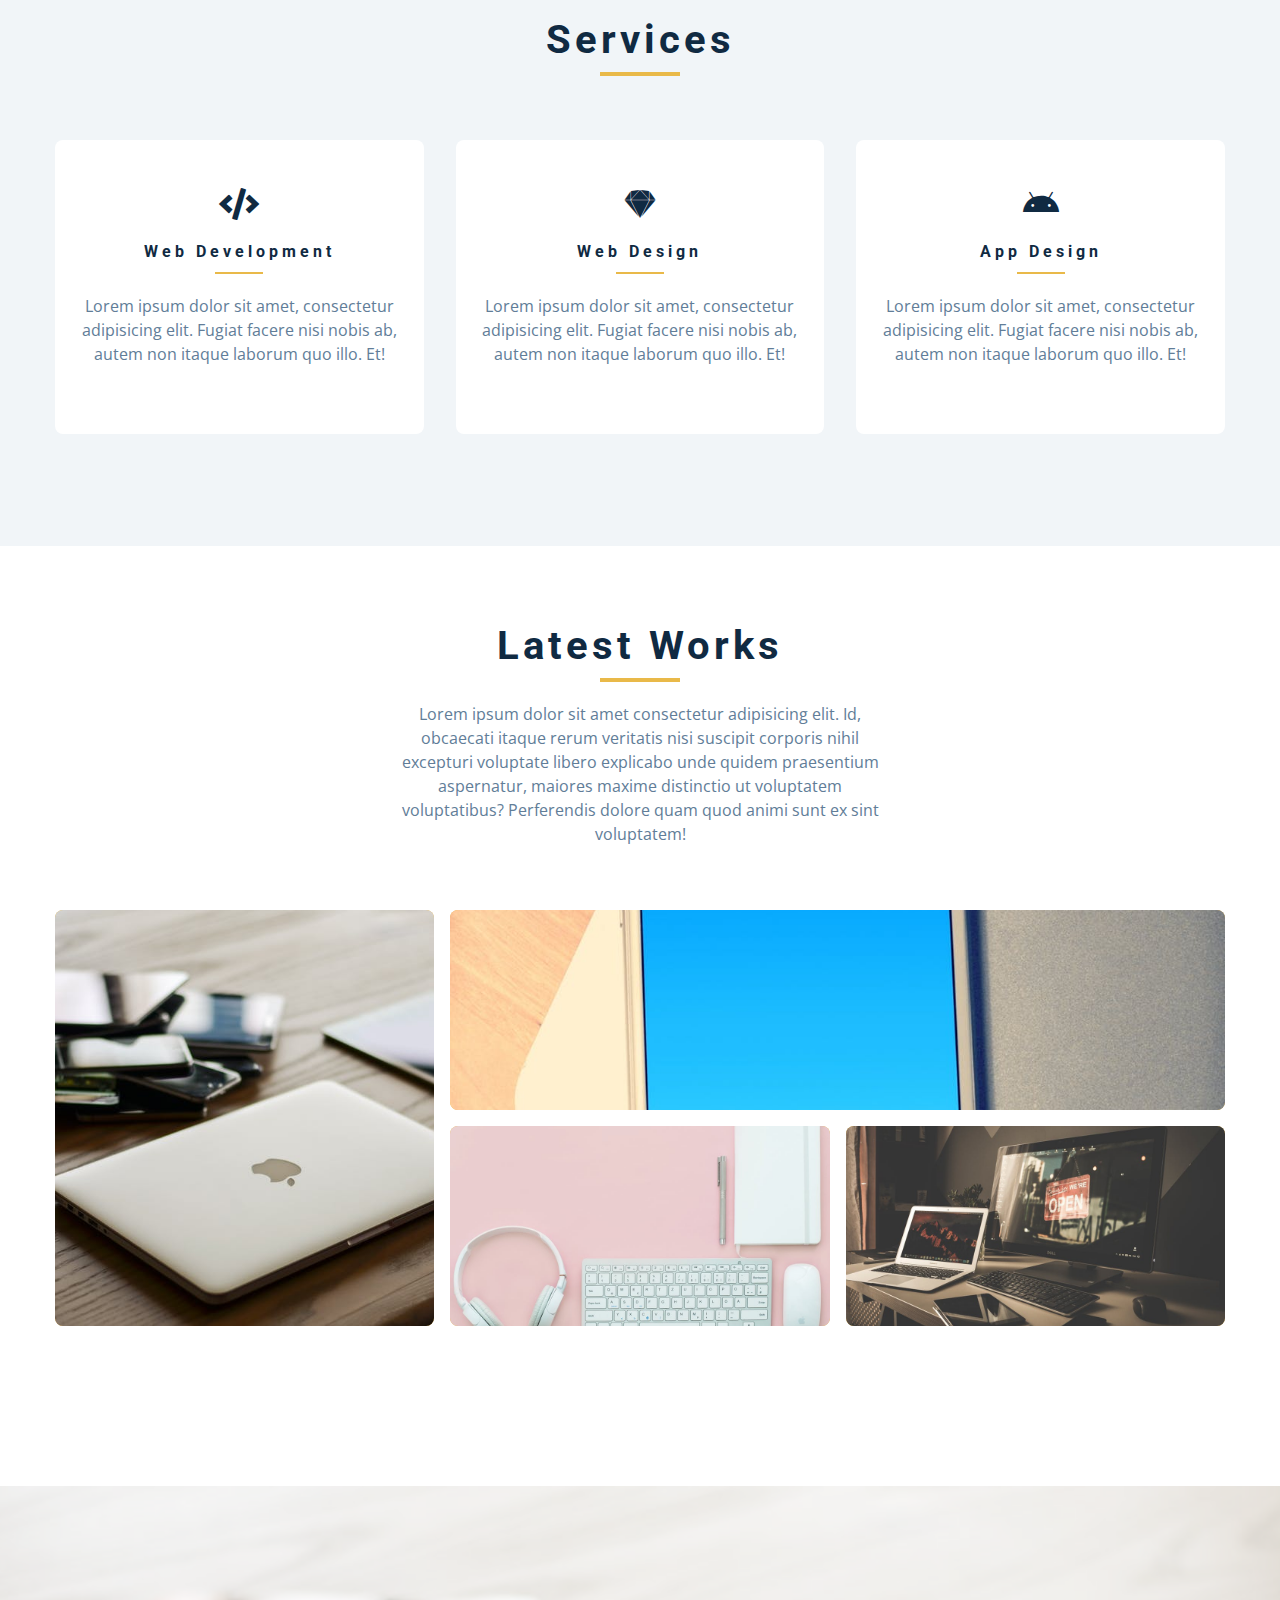
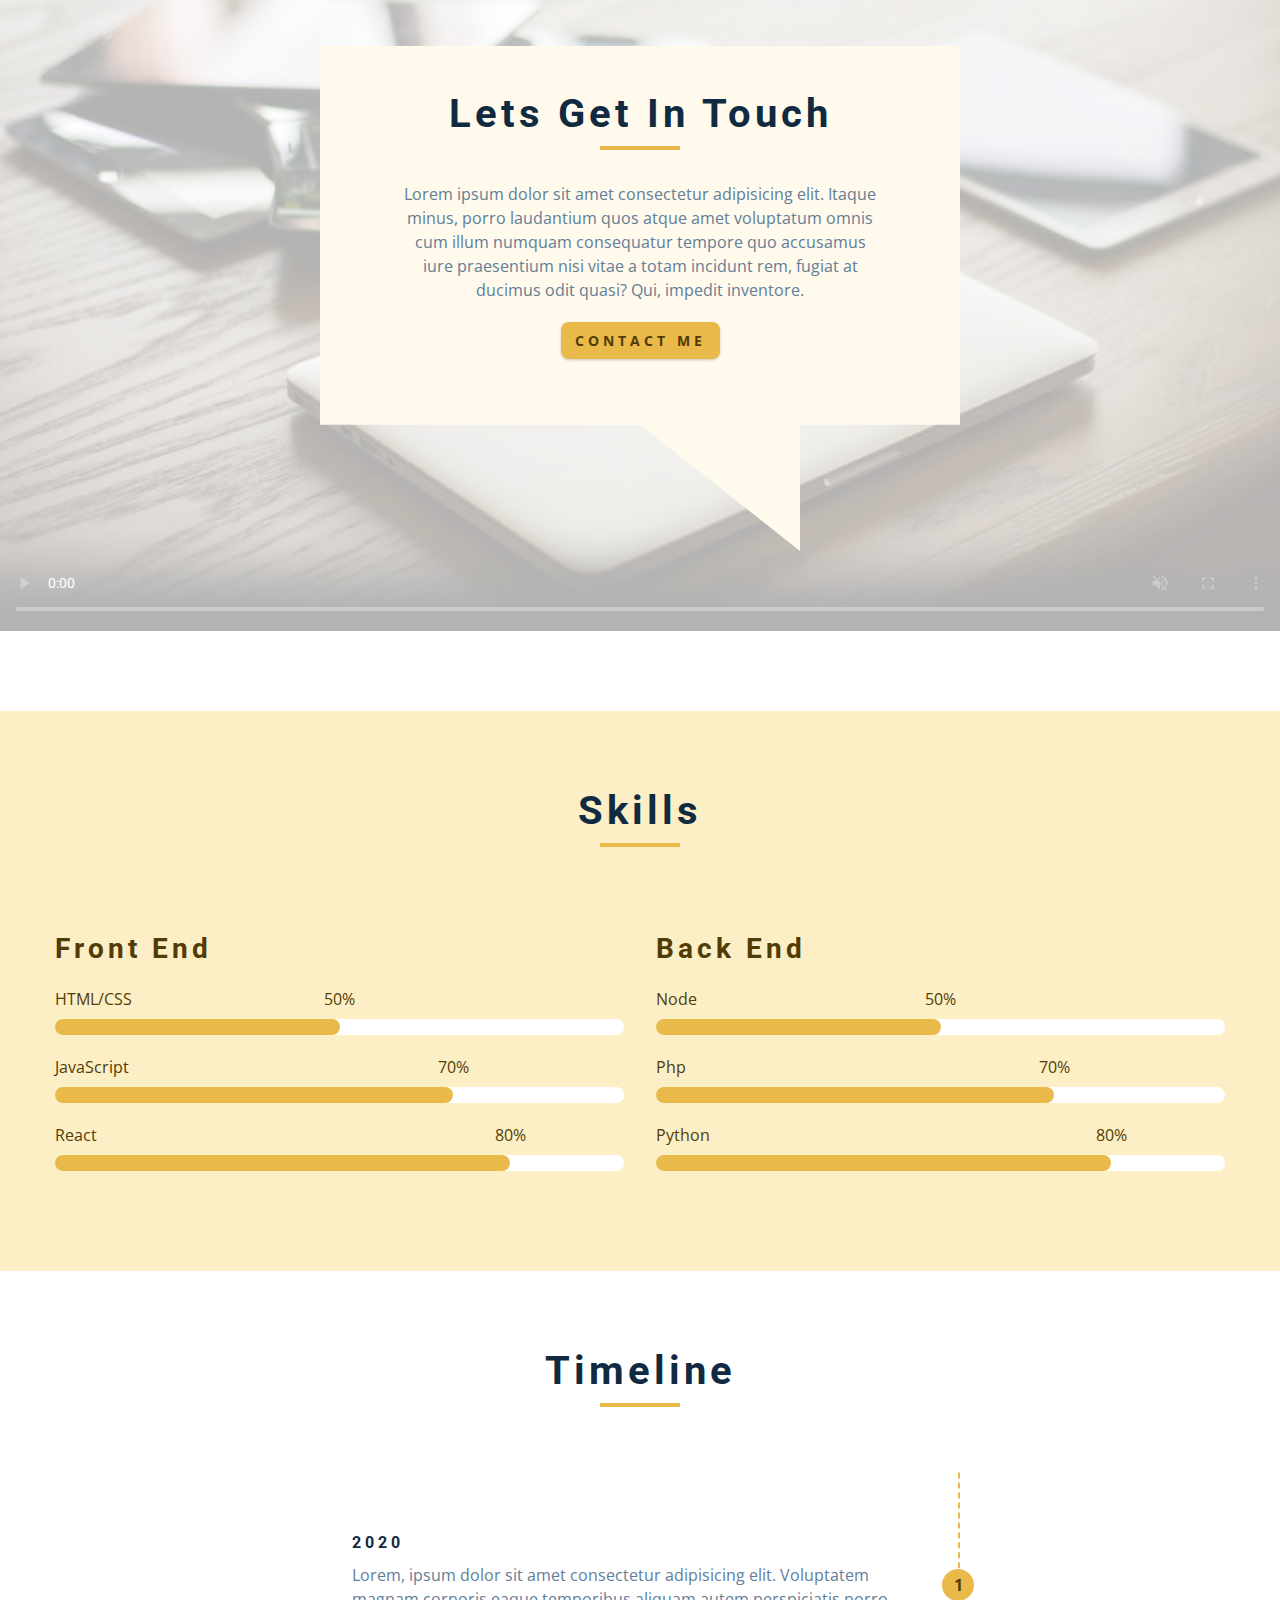
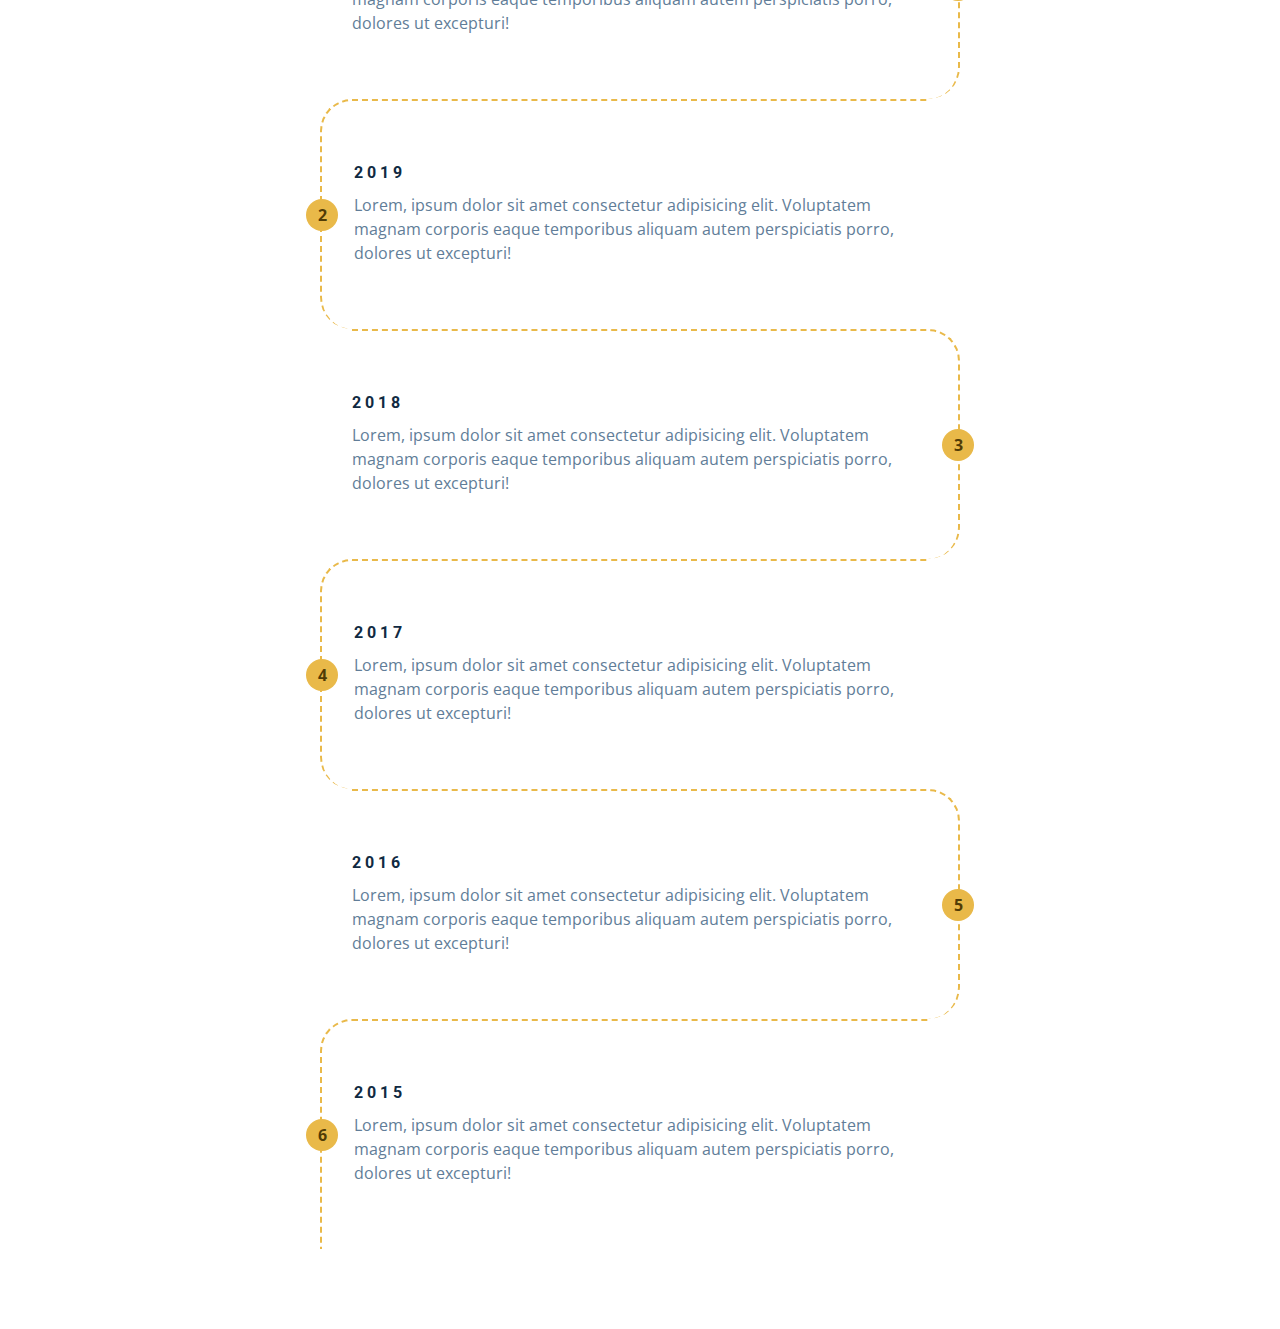
==== commit 292eafe8: "Timeline Section" ====
--- a/index.html
+++ b/index.html
@@ -378,7 +378,70 @@
     </section>
     <!-- end of skills -->
     <!-- timeline -->
-
+    <section class="section timeline">
+      <!-- section title -->
+      <div class="section-title">
+        <h2>timeline</h2>
+        <div class="underline"></div>
+      </div>
+      <!-- end section title -->
+      <div class="section-center timeline-center">
+        <!-- single timeline item -->
+        <article class="timeline-item">
+          <h4>2020</h4>
+          <p>Lorem, ipsum dolor sit amet consectetur adipisicing elit. Voluptatem magnam corporis eaque temporibus aliquam autem perspiciatis porro, dolores ut excepturi!</p>
+          <span class="number">
+            1
+          </span>
+        </article>
+        <!-- end of single timeline item -->
+        <!-- single timeline item -->
+        <article class="timeline-item">
+          <h4>2019</h4>
+          <p>Lorem, ipsum dolor sit amet consectetur adipisicing elit. Voluptatem magnam corporis eaque temporibus aliquam autem perspiciatis porro, dolores ut excepturi!</p>
+          <span class="number">
+            2
+          </span>
+        </article>
+        <!-- end of single timeline item -->
+        <!-- single timeline item -->
+        <article class="timeline-item">
+          <h4>2018</h4>
+          <p>Lorem, ipsum dolor sit amet consectetur adipisicing elit. Voluptatem magnam corporis eaque temporibus aliquam autem perspiciatis porro, dolores ut excepturi!</p>
+          <span class="number">
+            3
+          </span>
+        </article>
+        <!-- end of single timeline item -->
+        <!-- single timeline item -->
+        <article class="timeline-item">
+          <h4>2017</h4>
+          <p>Lorem, ipsum dolor sit amet consectetur adipisicing elit. Voluptatem magnam corporis eaque temporibus aliquam autem perspiciatis porro, dolores ut excepturi!</p>
+          <span class="number">
+            4
+          </span>
+        </article>
+        <!-- end of single timeline item -->
+        <!-- single timeline item -->
+        <article class="timeline-item">
+          <h4>2016</h4>
+          <p>Lorem, ipsum dolor sit amet consectetur adipisicing elit. Voluptatem magnam corporis eaque temporibus aliquam autem perspiciatis porro, dolores ut excepturi!</p>
+          <span class="number">
+            5
+          </span>
+        </article>
+        <!-- end of single timeline item -->
+        <!-- single timeline item -->
+        <article class="timeline-item">
+          <h4>2015</h4>
+          <p>Lorem, ipsum dolor sit amet consectetur adipisicing elit. Voluptatem magnam corporis eaque temporibus aliquam autem perspiciatis porro, dolores ut excepturi!</p>
+          <span class="number">
+            6
+          </span>
+        </article>
+        <!-- end of single timeline item -->
+      </div>
+    </section>
     <!--end of  timeline -->
     <!-- blog -->
 
--- a/css/styles.css
+++ b/css/styles.css
@@ -618,31 +618,141 @@
 Skills
 ===============
 */
+@media screen and (min-width:768px){
+  .skills-center {
+    display: grid;
+    grid-template-columns: 1fr 1fr;
+    column-gap: 2rem;
+  }
+}
+.skills {
+  background: var(--clr-primary-9);
+}
+.skills h3 {
+  margin: 1.5rem 0;
+  color: var(--clr-primary-1);
+}
+.skill {
+  margin-bottom: 1.25rem;
+}
+.skill p {
+  margin-bottom: 0.5rem;
+  text-transform: capitalize;
+  color: var(--clr-primary-1);
+}
+.skill-container {
+  background: var(--clr-white);
+  height: 1rem;
+  width: 100%;
+  border-radius: var(--radius);
+  position: relative;
+}
+.skill-value {
+  position: absolute;
+  top: 0;
+  left: 0;
+  background: var(--clr-primary-5);
+  height: 100%;
+  width: 50%;
+  border-radius: var(--radius);
+}
+.value-70 {
+  width: 70%;
+}
+.value-80 {
+  width: 80%;
+}
+.skill-text {
+  position: absolute;
+  top: -2rem;
+  left: 50%;
+  transform: translateX(-50%);
+}
+.skill-text-70 {
+  left: 70%;
+}
+.skill-text-80 {
+  left: 80%;
+}
 /*
 =============== 
 Timeline
 ===============
 */
+.timeline-center {
+  width: 80vw;
+  max-width: 40rem;
+}
+.timeline-item {
+  border-top: 2px dashed var(--clr-primary-5);
+  margin: 0;
+  padding: 4rem 2rem;
+  position: relative;
+}
+.timeline p {
+  margin-bottom: 0;
+}
+.timeline-item:nth-child(even) {
+  border-left: 2px dashed var(--clr-primary-5);
+  border-top-left-radius: 2rem;
+  border-bottom-left-radius: 2rem;
+  margin-right: 2rem;
+  padding-right: 0;
+} 
+.timeline-item:nth-child(odd) {
+  border-right: 2px dashed var(--clr-primary-5);
+  border-top-right-radius: 2rem;
+  border-bottom-right-radius: 2rem;
+  margin-left: 2rem;
+  padding-left: 0;
+} 
+.timeline-item:first-child {
+  border-top: 0;
+  border-top-right-radius: 0;
+}
+.timeline-item:last-child {
+  border-bottom-left-radius: 0;
+}
+.number {
+  position: absolute;
+  top: 50%;
+  transform: translate(-50%, -50%);
+  margin-bottom: 0;
+  background: var(--clr-primary-5);
+  width: 2rem;
+  height: 2rem;
+  border-radius: 50%;
+  display: grid;
+  place-items: center;
+  color: var(--clr-primary-1);
+  font-weight: bold;
+}
+.timeline-item:nth-child(even) .number {
+  left: 0;
+}
+.timeline-item:nth-child(odd) .number {
+  right: 0;
+  transform: translate(50%, -50%);
+}
+/*
+=============== 
+Blog
+===============
+*/
 
 /*
 =============== 
-Blog
+Footer
+===============
+*/
+/*
+=============== 
+Single Page
 ===============
 */
 
 /*
 =============== 
-Footer
-===============
-*/
-/*
-=============== 
-Single Page
-===============
-*/
-
-/*
-=============== 
 Products Page
 ===============
 */
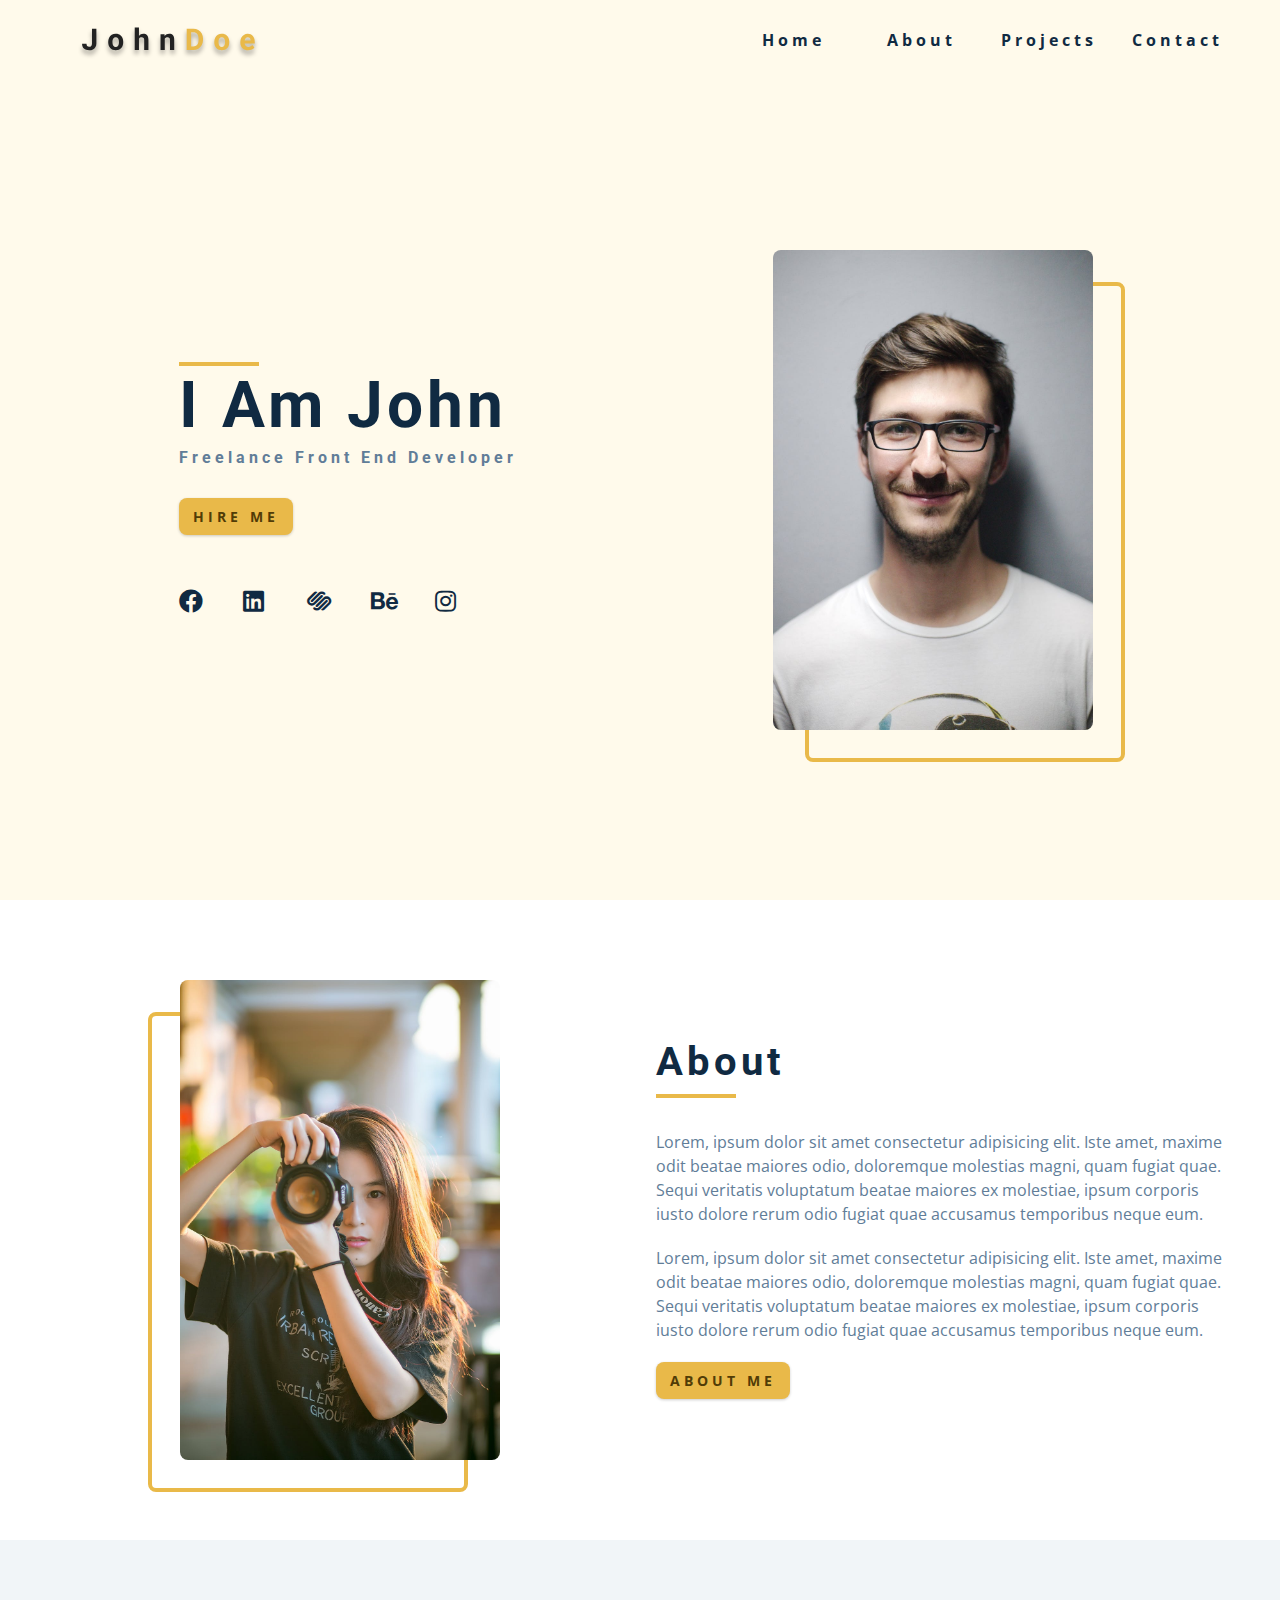
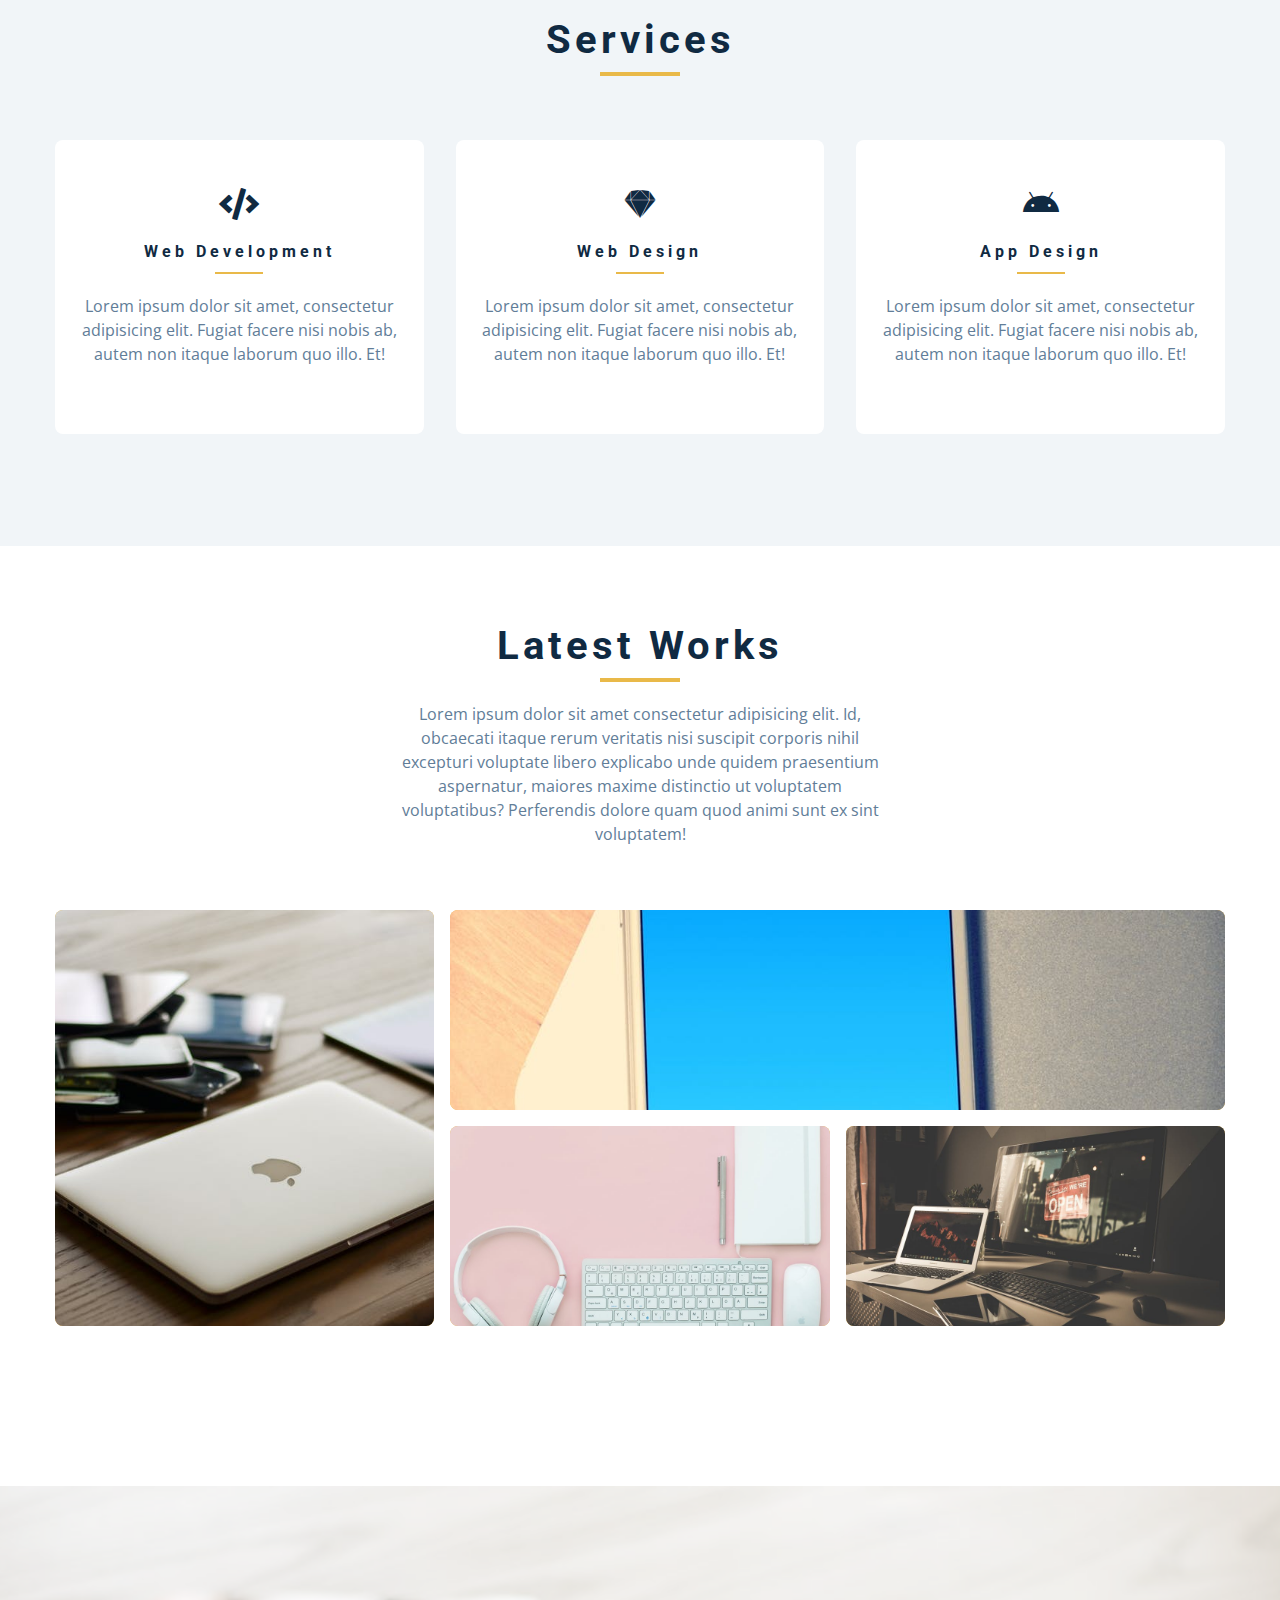
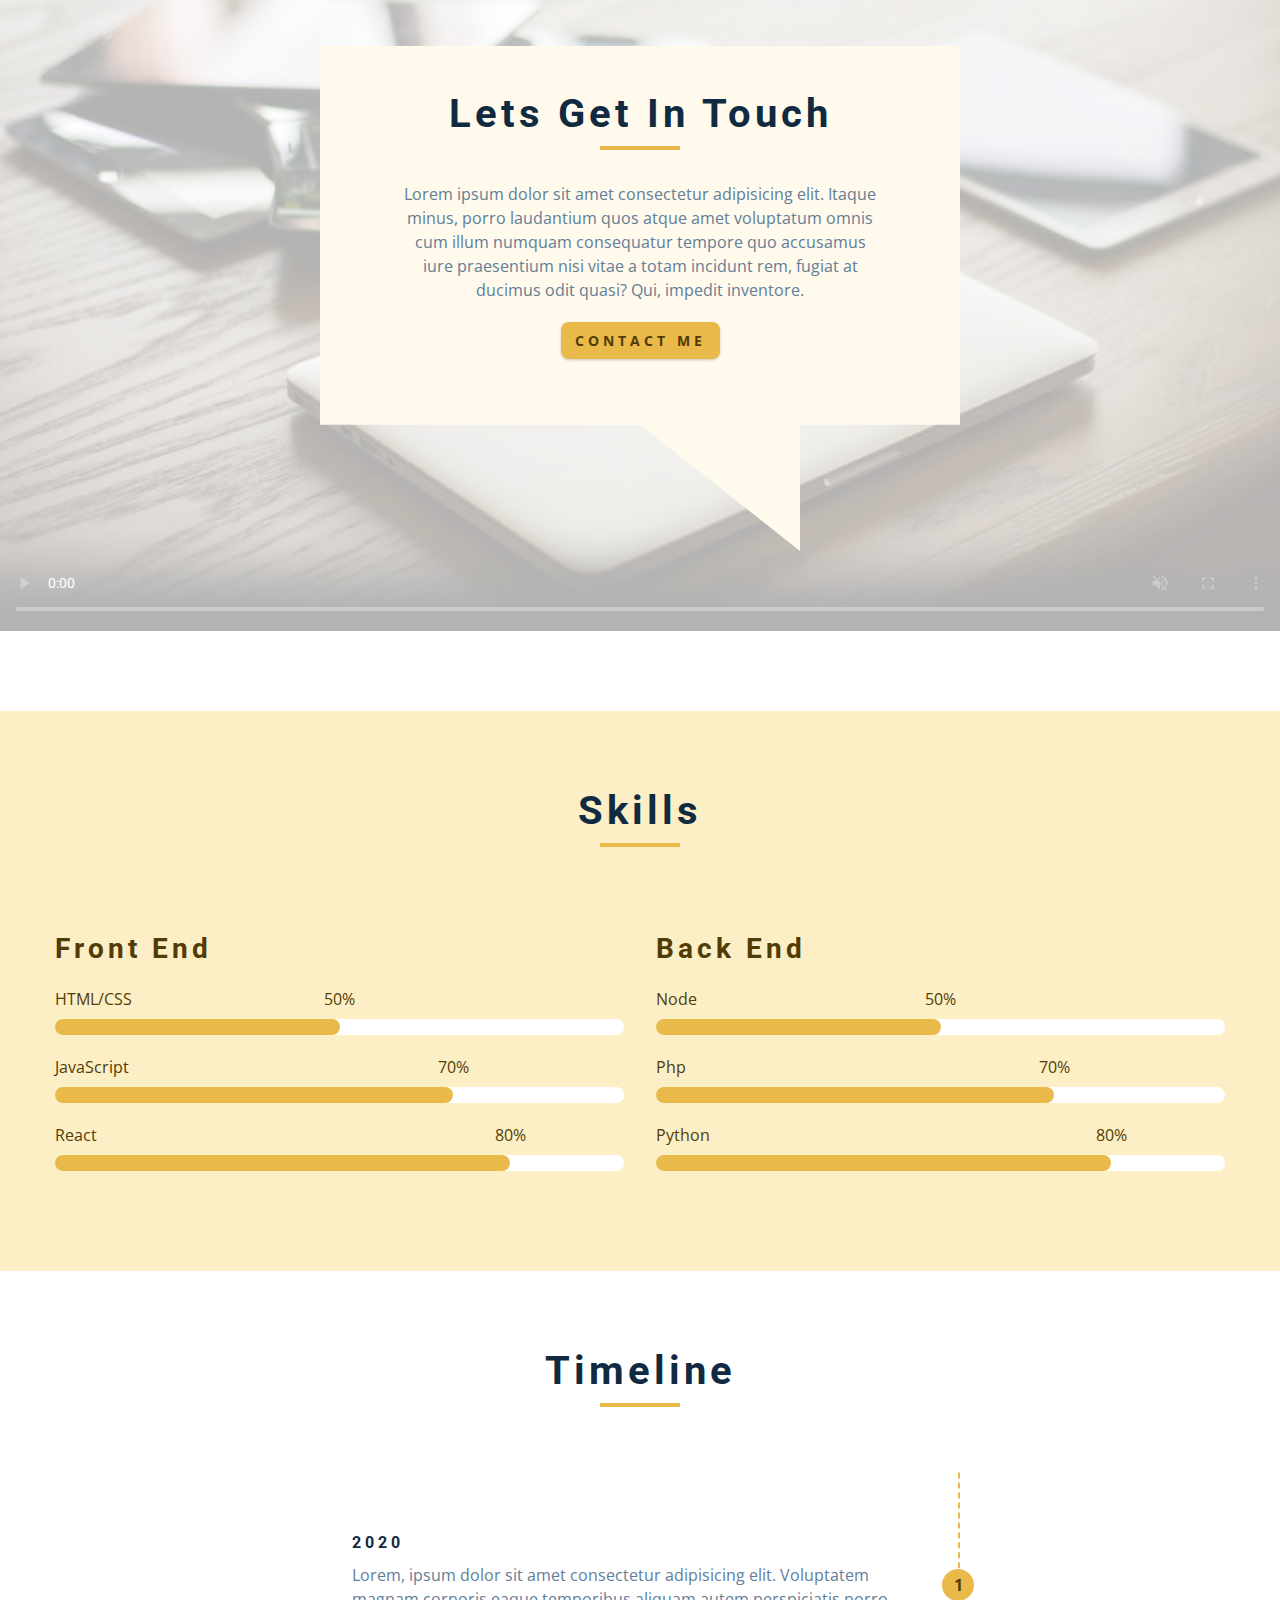
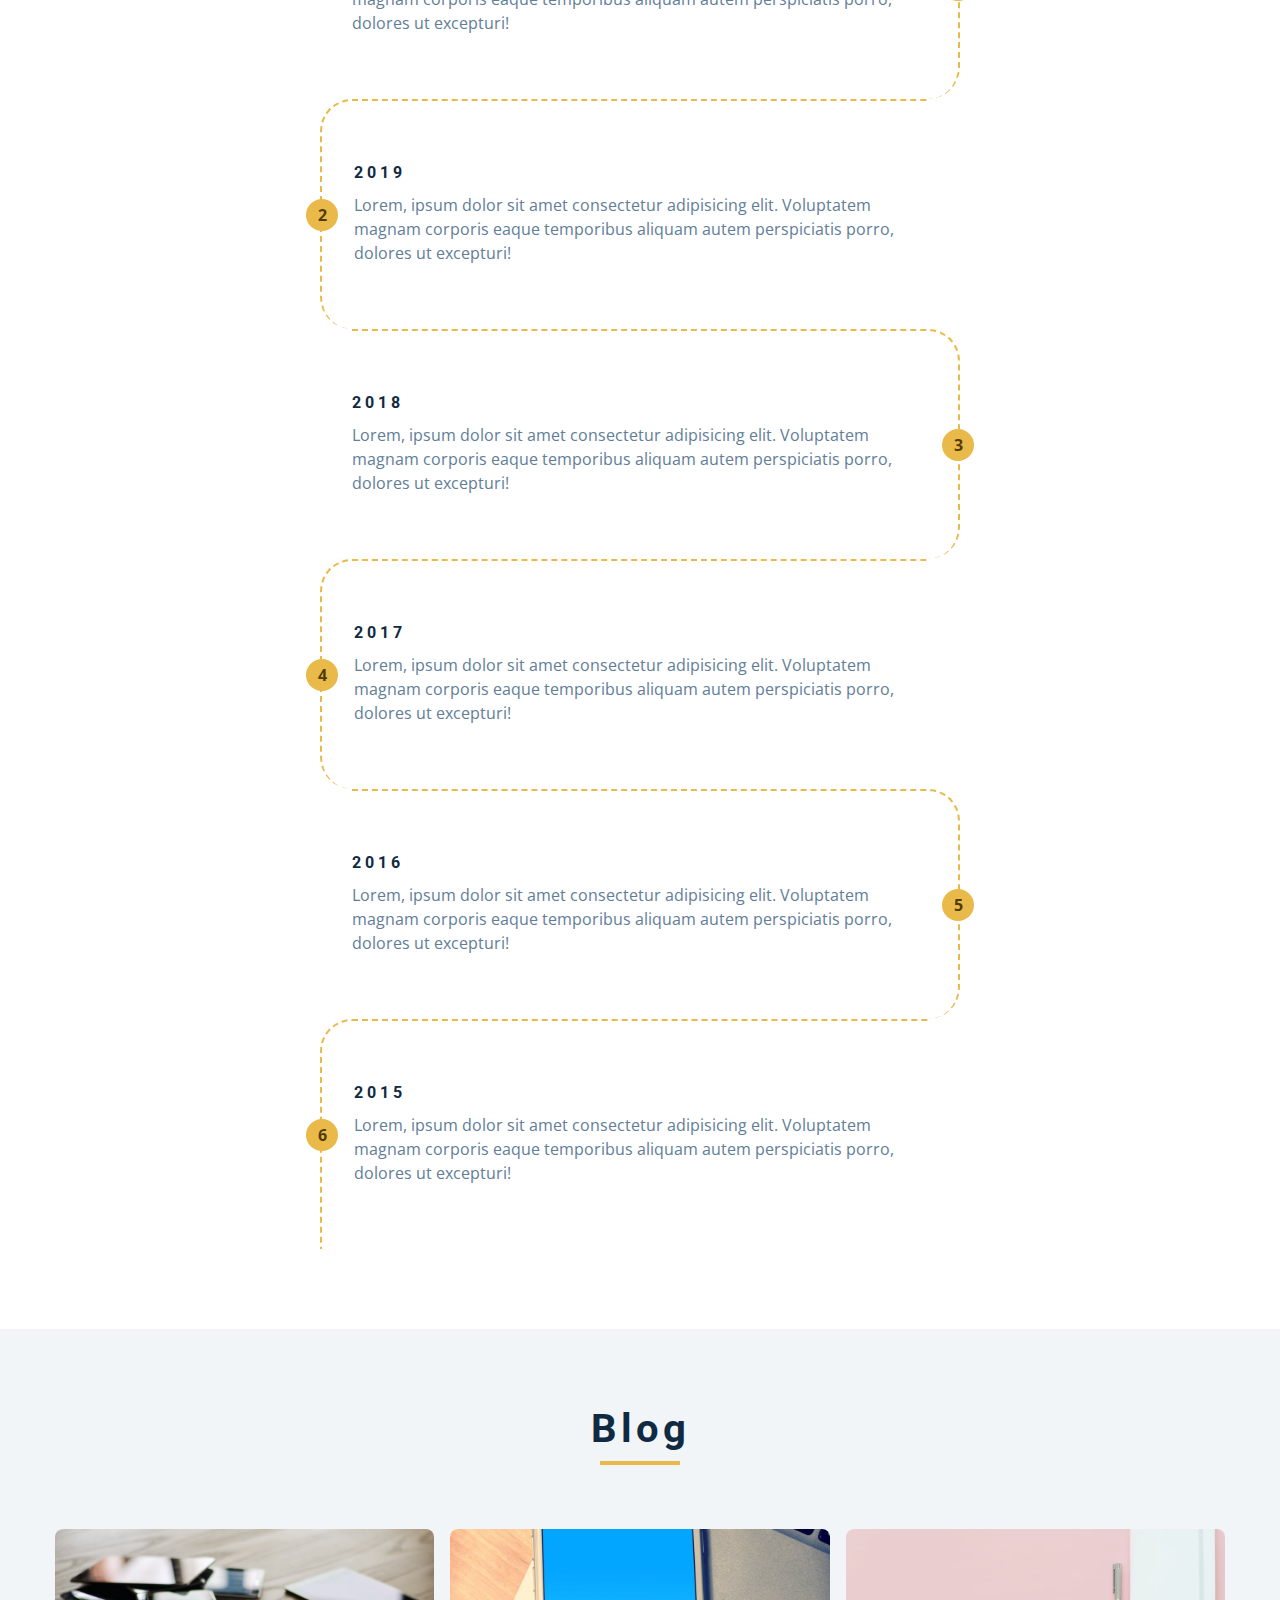
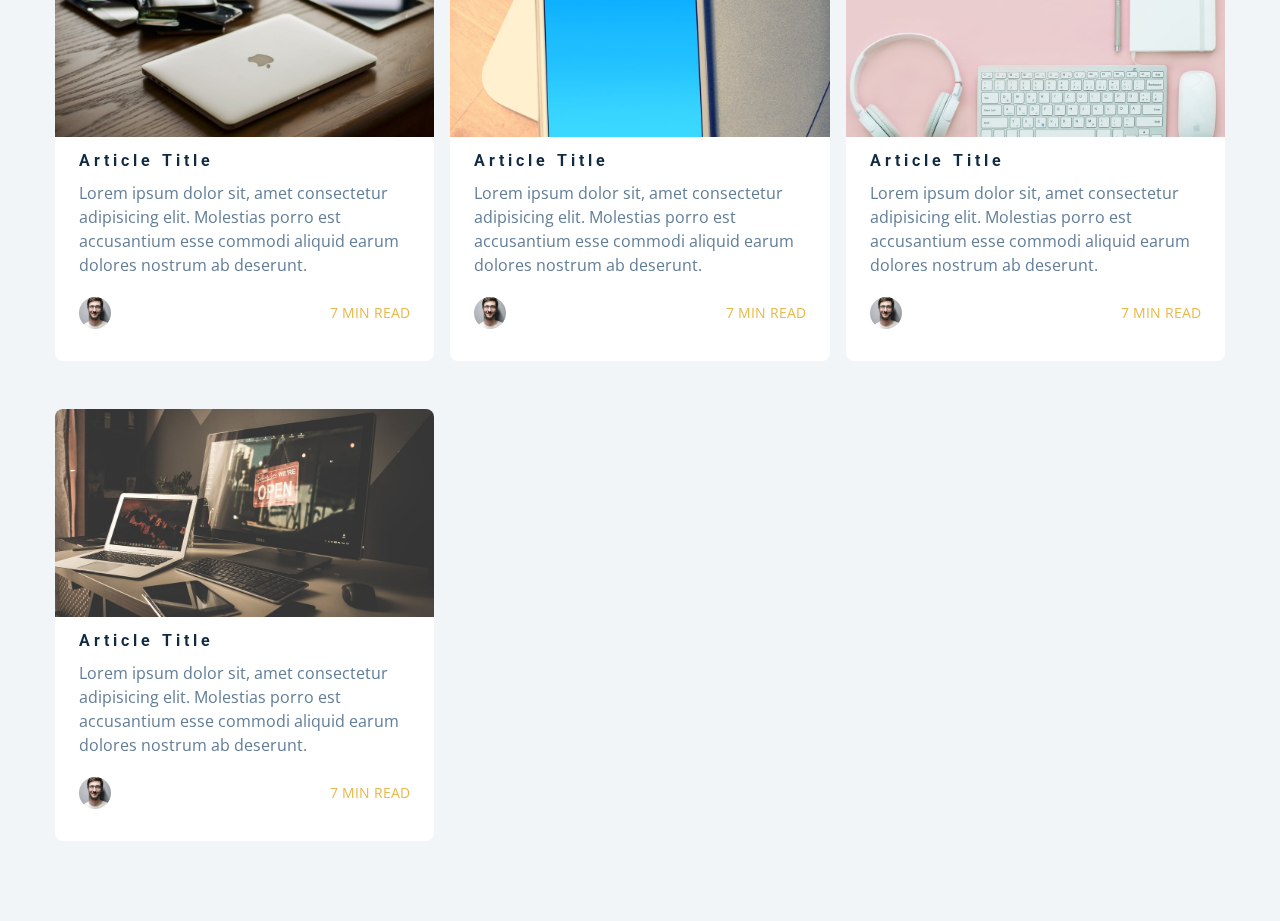
==== commit 5464f56c: "Blog Section" ====
--- a/index.html
+++ b/index.html
@@ -444,7 +444,100 @@
     </section>
     <!--end of  timeline -->
     <!-- blog -->
-
+    <section class="section blog">
+      <!-- section title -->
+      <div class="section-title">
+        <h2>blog</h2>
+        <div class="underline"></div>
+      </div>
+      <!-- end section title -->
+      <div class="section-center blog-center">
+        <!-- single article-->
+        <div class="card">
+          <div class="card-side card-front">
+            <!-- front of card -->
+            <img src="./images/project-1.jpeg" alt="">
+            <div class="card-info">
+              <h4>article title</h4>
+              <p>Lorem ipsum dolor sit, amet consectetur adipisicing elit. Molestias porro est accusantium esse commodi aliquid earum dolores nostrum ab deserunt.</p>
+              <div class="card-footer">
+                <img src="./images/hero-img-small.jpeg" alt="author img">
+                <p>7 min read</p>
+              </div>
+            </div>
+          </div>
+          <!-- card back -->
+          <div class="card-side card-back">
+            <!-- front of card -->
+            <button class="btn">read more</button>
+          </div>
+        </div>
+        <!-- end of single article -->
+        <!-- single article-->
+        <div class="card">
+          <div class="card-side card-front">
+            <!-- front of card -->
+            <img src="./images/project-2.jpeg" alt="">
+            <div class="card-info">
+              <h4>article title</h4>
+              <p>Lorem ipsum dolor sit, amet consectetur adipisicing elit. Molestias porro est accusantium esse commodi aliquid earum dolores nostrum ab deserunt.</p>
+              <div class="card-footer">
+                <img src="./images/hero-img-small.jpeg" alt="author img">
+                <p>7 min read</p>
+              </div>
+            </div>
+          </div>
+          <!-- card back -->
+          <div class="card-side card-back">
+            <!-- front of card -->
+            <button class="btn">read more</button>
+          </div>
+        </div>
+        <!-- end of single article -->
+        <!-- single article-->
+        <div class="card">
+          <div class="card-side card-front">
+            <!-- front of card -->
+            <img src="./images/project-3.jpeg" alt="">
+            <div class="card-info">
+              <h4>article title</h4>
+              <p>Lorem ipsum dolor sit, amet consectetur adipisicing elit. Molestias porro est accusantium esse commodi aliquid earum dolores nostrum ab deserunt.</p>
+              <div class="card-footer">
+                <img src="./images/hero-img-small.jpeg" alt="author img">
+                <p>7 min read</p>
+              </div>
+            </div>
+          </div>
+          <!-- card back -->
+          <div class="card-side card-back">
+            <!-- front of card -->
+            <button class="btn">read more</button>
+          </div>
+        </div>
+        <!-- end of single article -->
+        <!-- single article-->
+        <div class="card">
+          <div class="card-side card-front">
+            <!-- front of card -->
+            <img src="./images/project-4.jpeg" alt="">
+            <div class="card-info">
+              <h4>article title</h4>
+              <p>Lorem ipsum dolor sit, amet consectetur adipisicing elit. Molestias porro est accusantium esse commodi aliquid earum dolores nostrum ab deserunt.</p>
+              <div class="card-footer">
+                <img src="./images/hero-img-small.jpeg" alt="author img">
+                <p>7 min read</p>
+              </div>
+            </div>
+          </div>
+          <!-- card back -->
+          <div class="card-side card-back">
+            <!-- front of card -->
+            <button class="btn">read more</button>
+          </div>
+        </div>
+        <!-- end of single article -->
+      </div>
+    </section>
     <!--end of  blog -->
     <!-- footer -->
 
--- a/css/styles.css
+++ b/css/styles.css
@@ -739,20 +739,84 @@
 Blog
 ===============
 */
+.blog {
+  background: var(--clr-grey-10);
+}
+.card {
+  height: 27rem;
+  position: relative;
+  perspective: 1500px;
+}
+.card-side {
+  transition: all 2s linear;
+  backface-visibility: hidden;
+  position: absolute;
+  top: 0;
+  left: 0;
+  width: 100%;
+  height: 100%;
+  border-radius: var(--radius);
+}
+.card-front {
+  background: var(--clr-white);
+}
+.card-back {
+  background: var(--clr-primary-10);
+  transform: rotateY(180deg);
+  display: grid;
+  place-items: center;
+}
+.card:hover .card-front{
+  transform: rotateY(-180deg);
+}
+.card:hover .card-back{
+  transform: rotateY(0);
+}
+.card-info {
+  padding: 1rem 1.5rem;
+}
+.card-front img {
+  height: 13rem;
+  object-fit: cover;
+  border-top-left-radius: var(--radius);
+  border-top-right-radius: var(--radius);
+}
+.card-footer {
+  display: grid;
+  grid-template-columns: auto 1fr;
+  align-items: center;
+}
+.card-footer img {
+  width: 2rem;
+  height: 2rem;
+  object-fit: cover;
+  border-radius: 50%;
+}
+.card-footer p {
+  margin-bottom: 0;
+  text-transform: uppercase;
+  justify-self: end;
+  color: var(--clr-primary-5);
+  font-size: 0.85rem;
+}
+.blog-center {
+  display: grid;
+  grid-template-columns: repeat(auto-fill, minmax(330px,1fr));
+  gap: 3rem 1rem;
+}
+/*
+=============== 
+Footer
+===============
+*/
+/*
+=============== 
+Single Page
+===============
+*/
 
 /*
 =============== 
-Footer
-===============
-*/
-/*
-=============== 
-Single Page
-===============
-*/
-
-/*
-=============== 
 Products Page
 ===============
 */
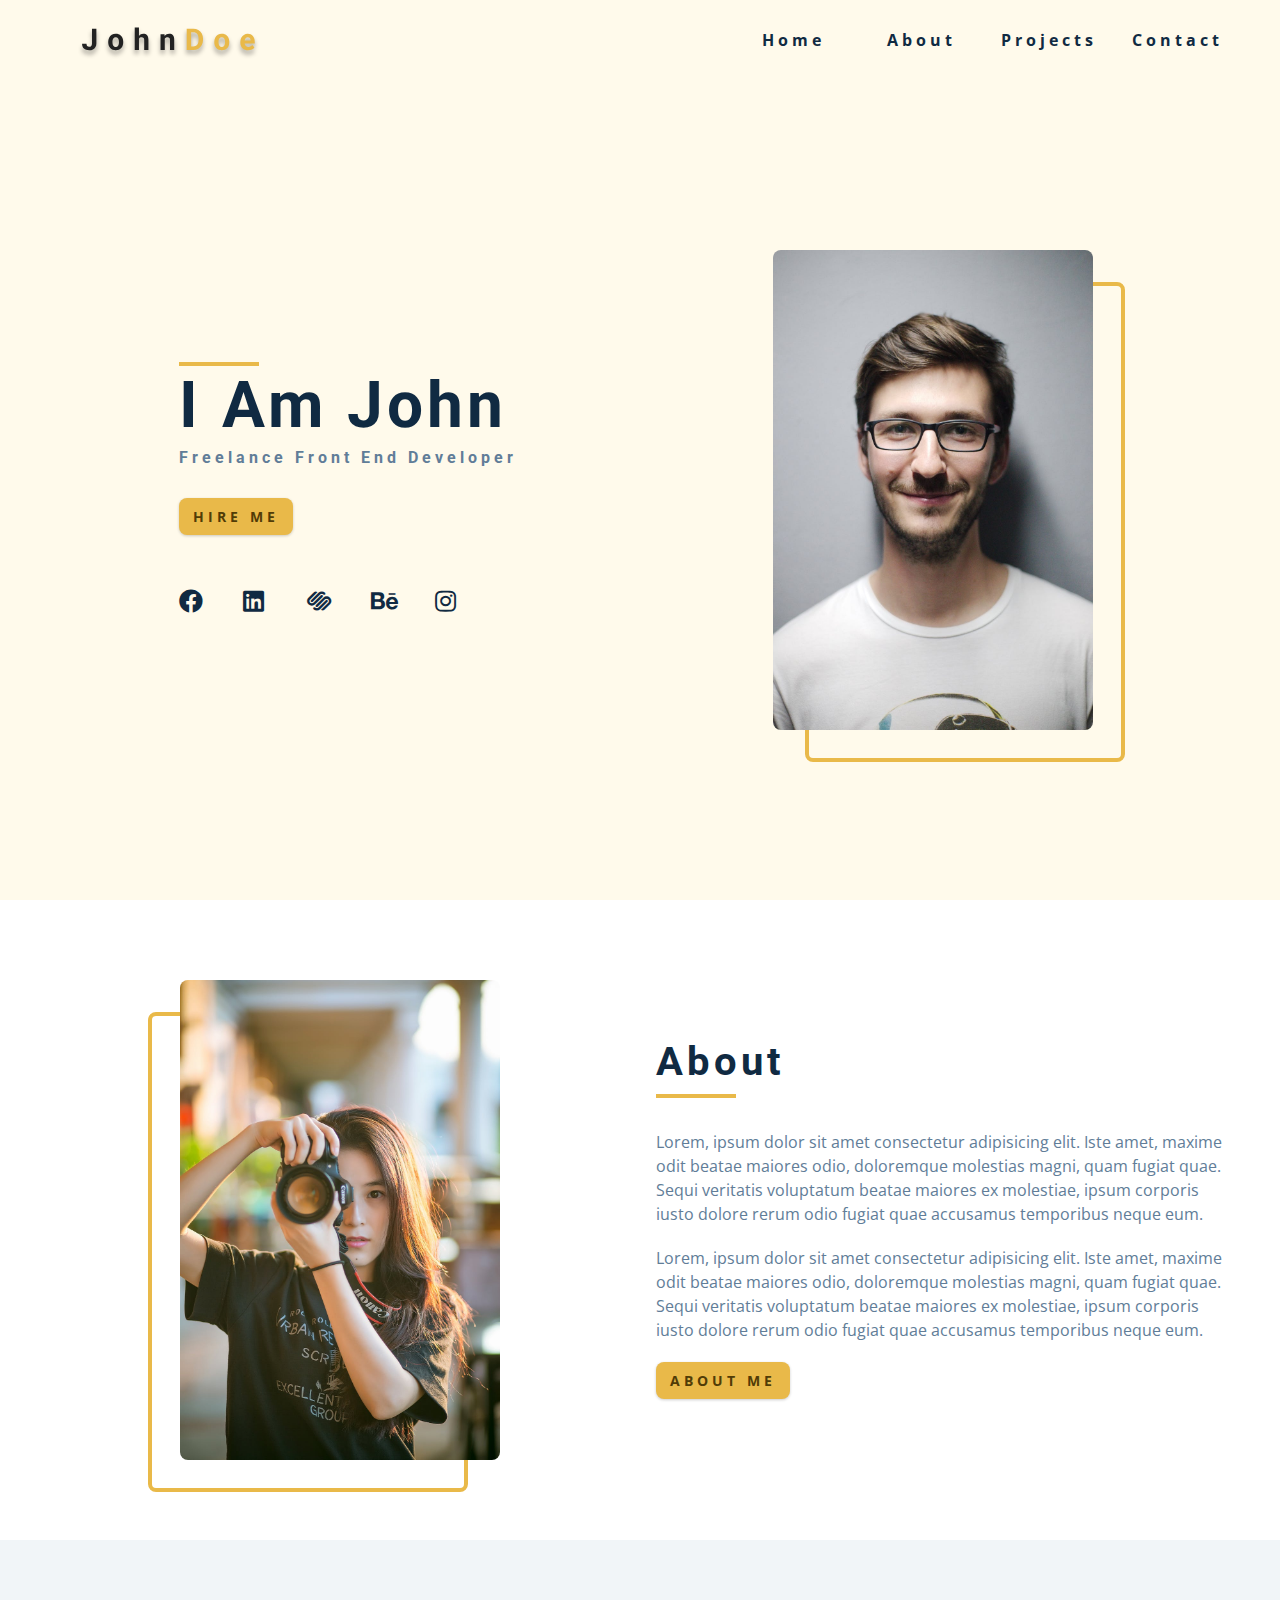
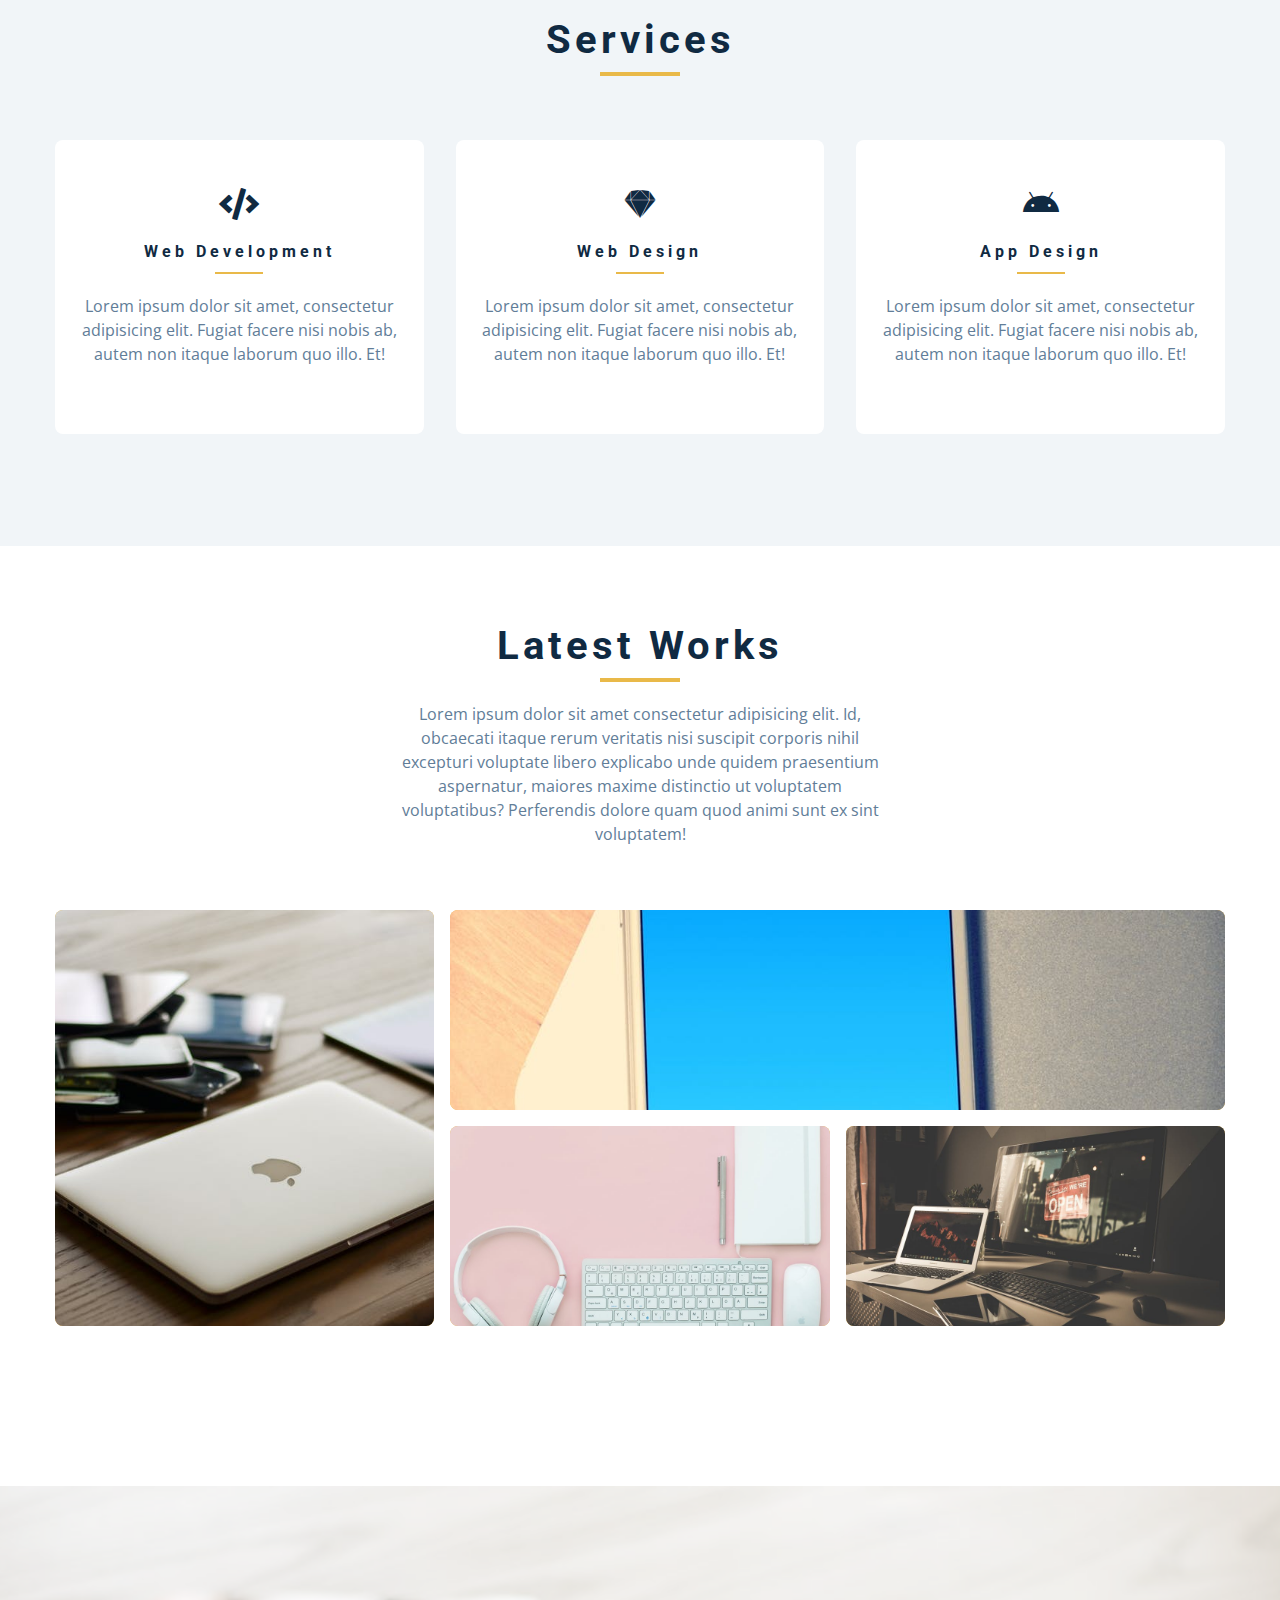
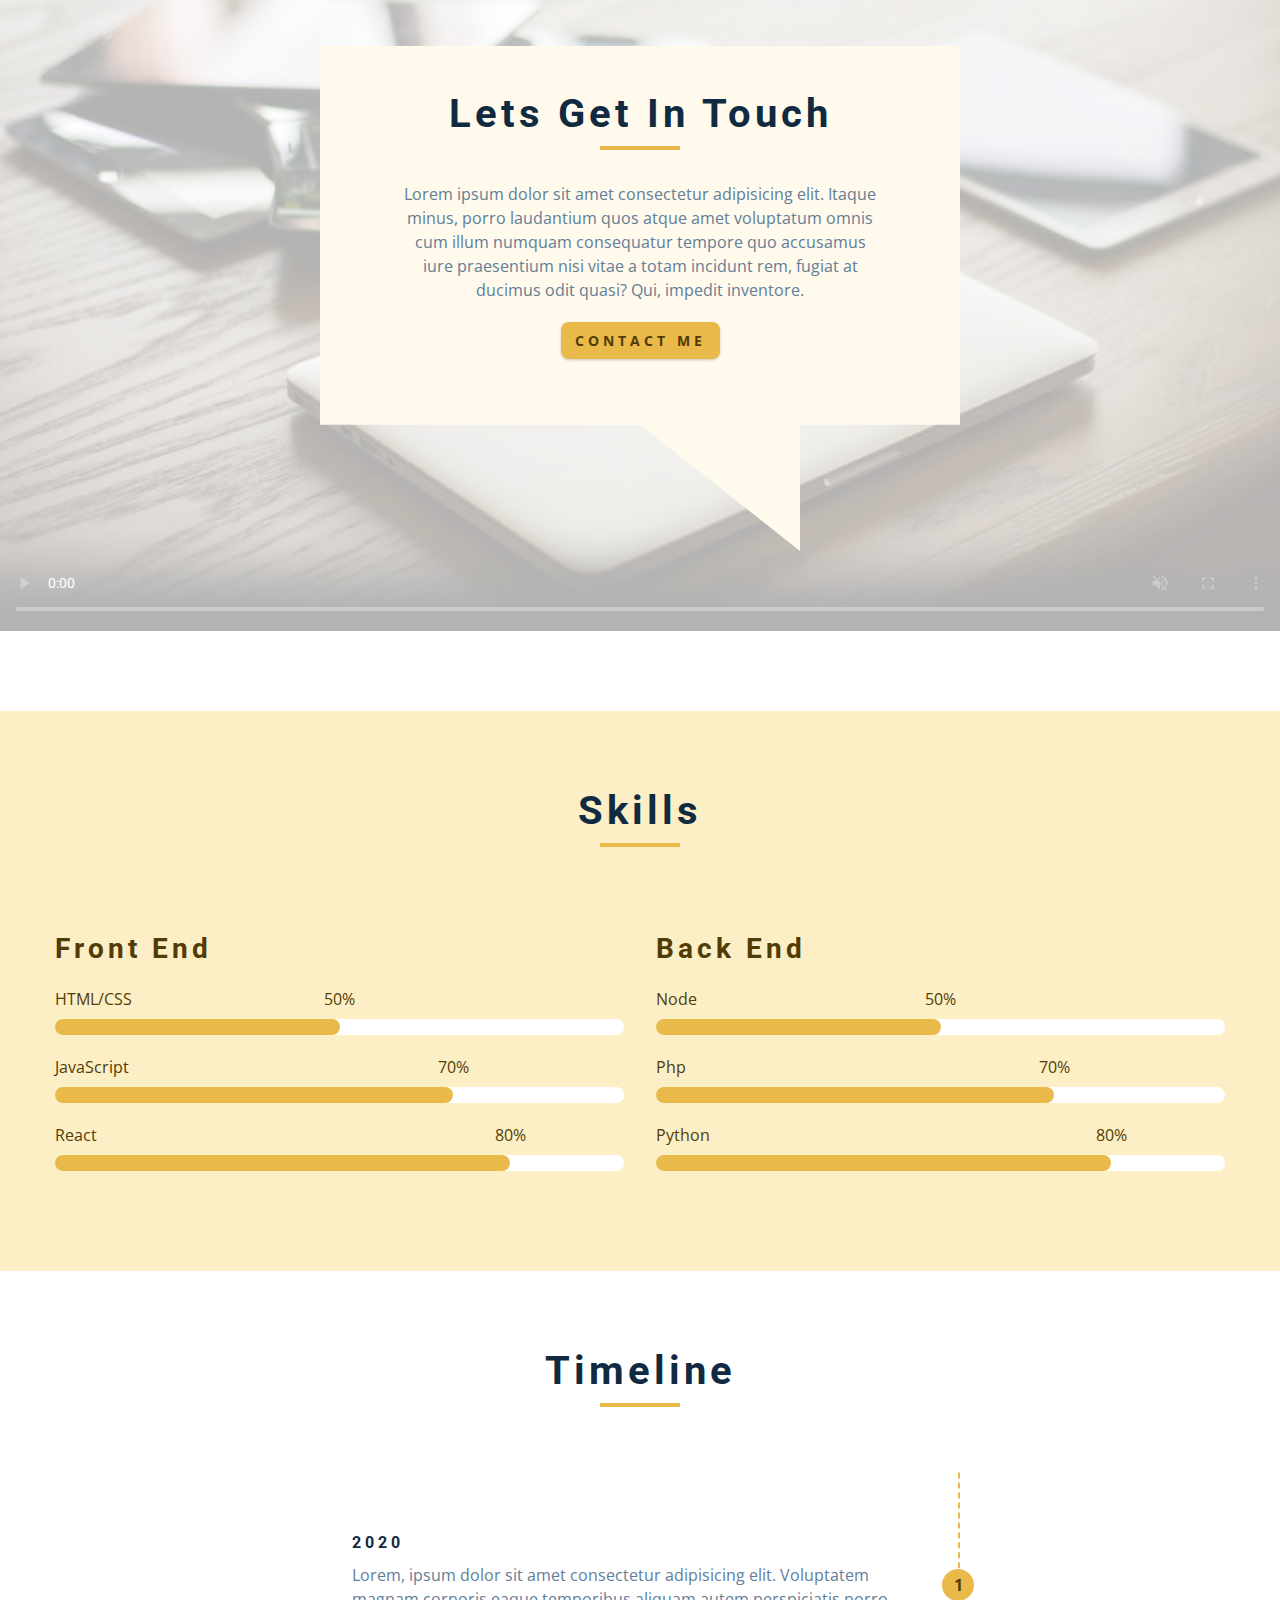
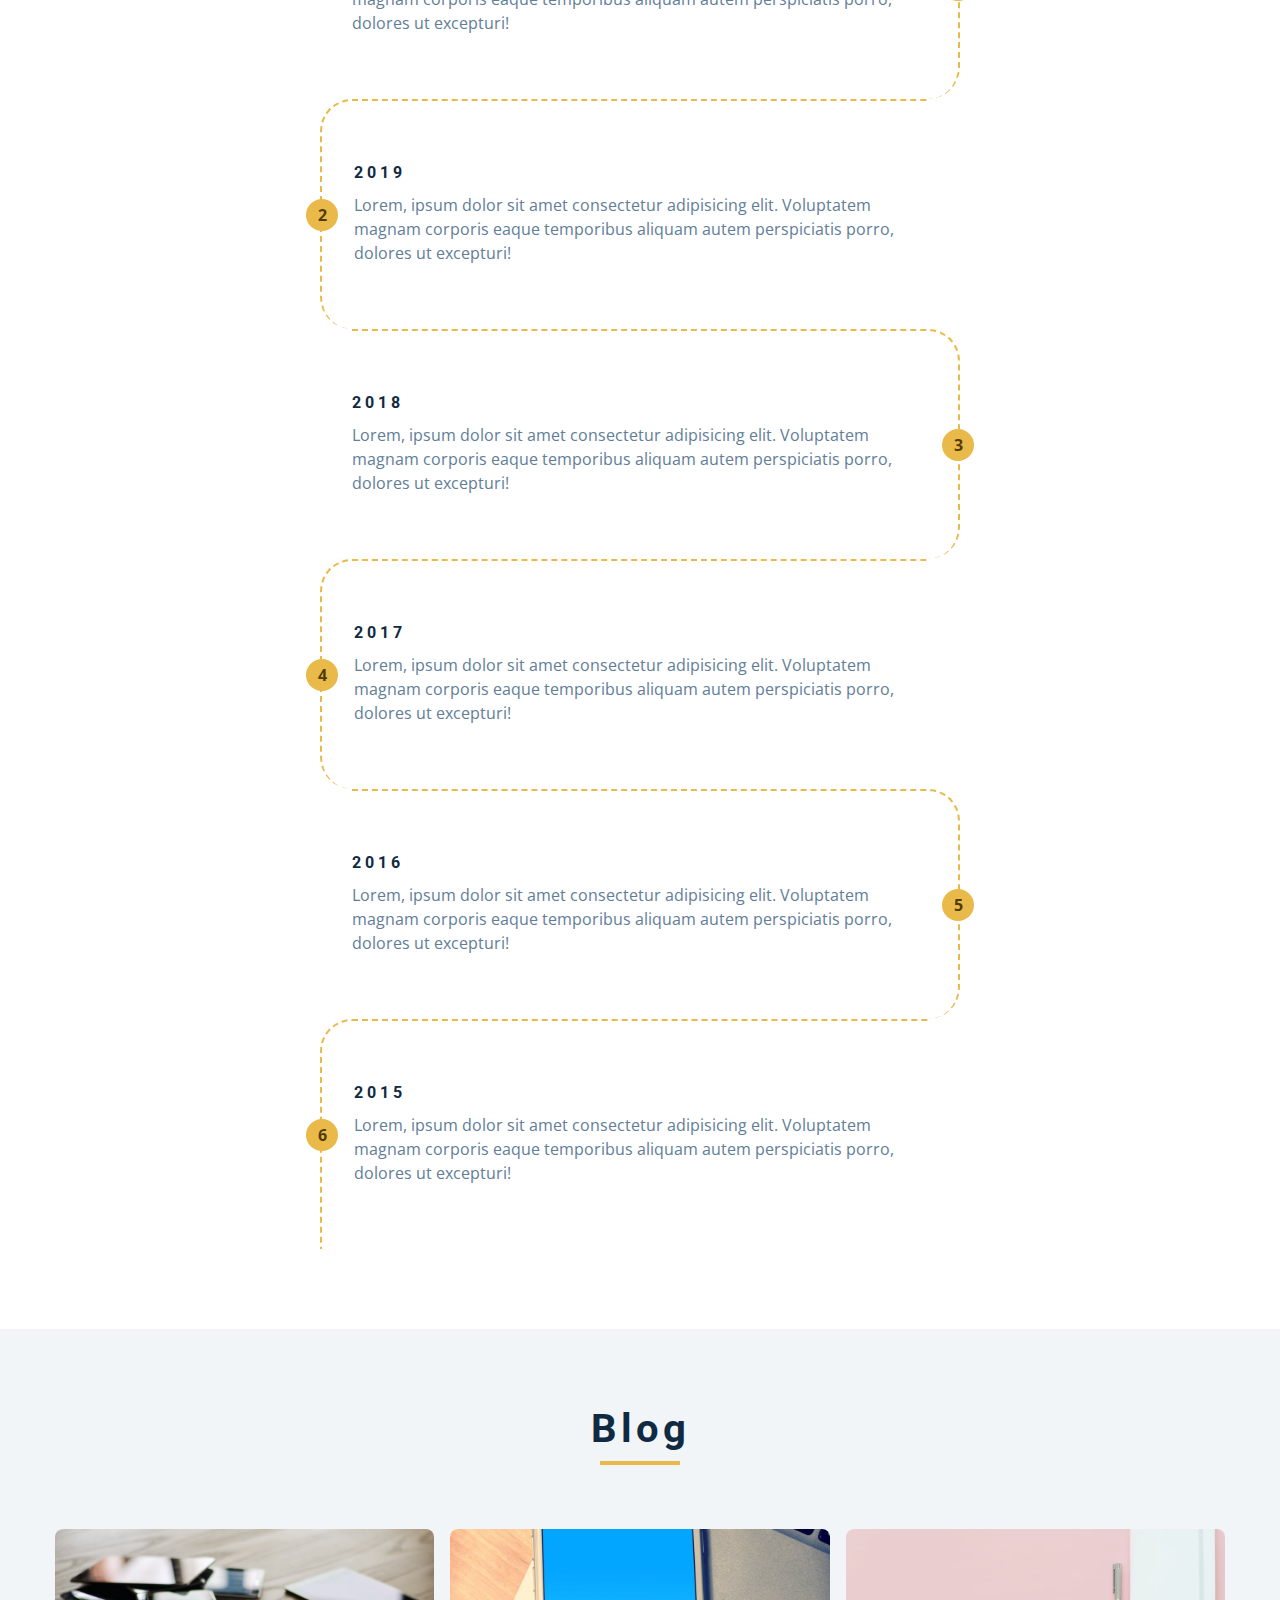
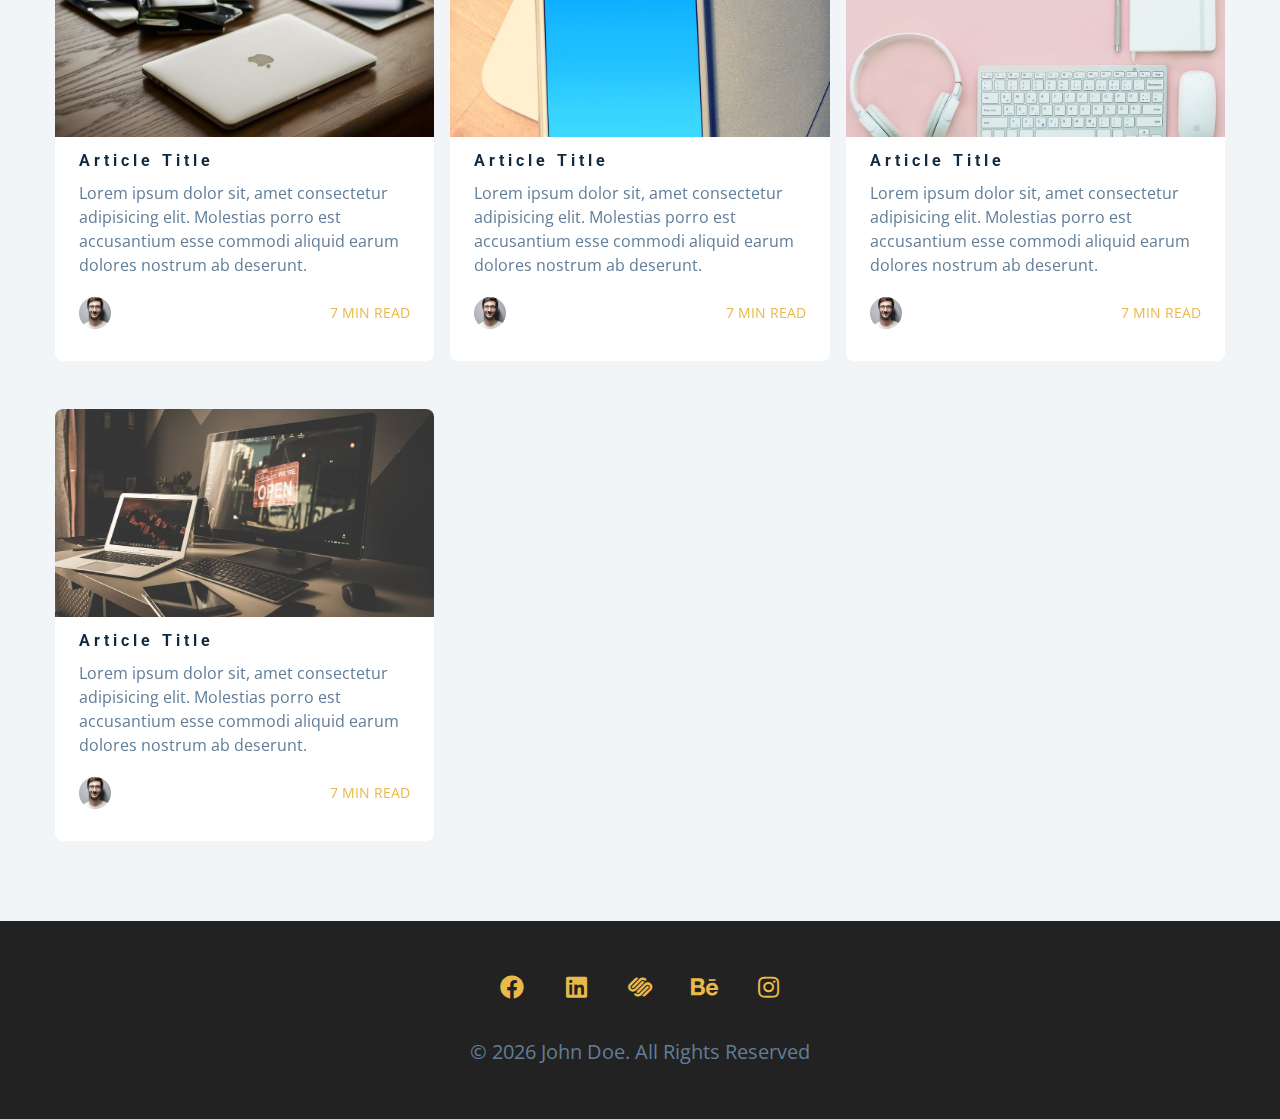
==== commit 7998bdaf: "Footer" ====
--- a/index.html
+++ b/index.html
@@ -540,6 +540,37 @@
     </section>
     <!--end of  blog -->
     <!-- footer -->
+    <footer class="footer">
+      <!-- social icons -->
+      <ul class="social-icons">
+        <li>
+          <a href="https://www.twitter.com" class="social-icon">
+            <i class="fab fa-facebook"></i>
+          </a>
+        </li>
+        <li>
+          <a href="https://www.twitter.com" class="social-icon">
+            <i class="fab fa-linkedin"></i>
+          </a>
+        </li>
+        <li>
+          <a href="https://www.twitter.com" class="social-icon">
+            <i class="fab fa-squarespace"></i>
+          </a>
+        </li>
+        <li>
+          <a href="https://www.twitter.com" class="social-icon">
+            <i class="fab fa-behance"></i>
+          </a>
+        </li>
+        <li>
+          <a href="https://www.twitter.com" class="social-icon">
+            <i class="fab fa-instagram"></i>
+          </a>
+        </li>
+      </ul>
+      <p>&copy; <span id="date"></span> john doe. all rights reserved</p>
+    </footer>
 
     <script src="./js/app.js"></script>
   </body>
--- a/css/styles.css
+++ b/css/styles.css
@@ -809,6 +809,25 @@
 Footer
 ===============
 */
+.footer {
+  padding-bottom: 2rem;
+  background: #222;
+  display: grid;
+  place-items: center;
+}
+.footer .social-icons{
+  margin-bottom: 2rem;
+}
+.footer .social-icon{
+  color: var(--clr-primary-5);
+}
+.footer .social-icon:hover{
+  color: var(--clr-primary-10);
+}
+.footer p {
+  font-size: 1.25rem;
+  text-transform: capitalize;
+}
 /*
 =============== 
 Single Page
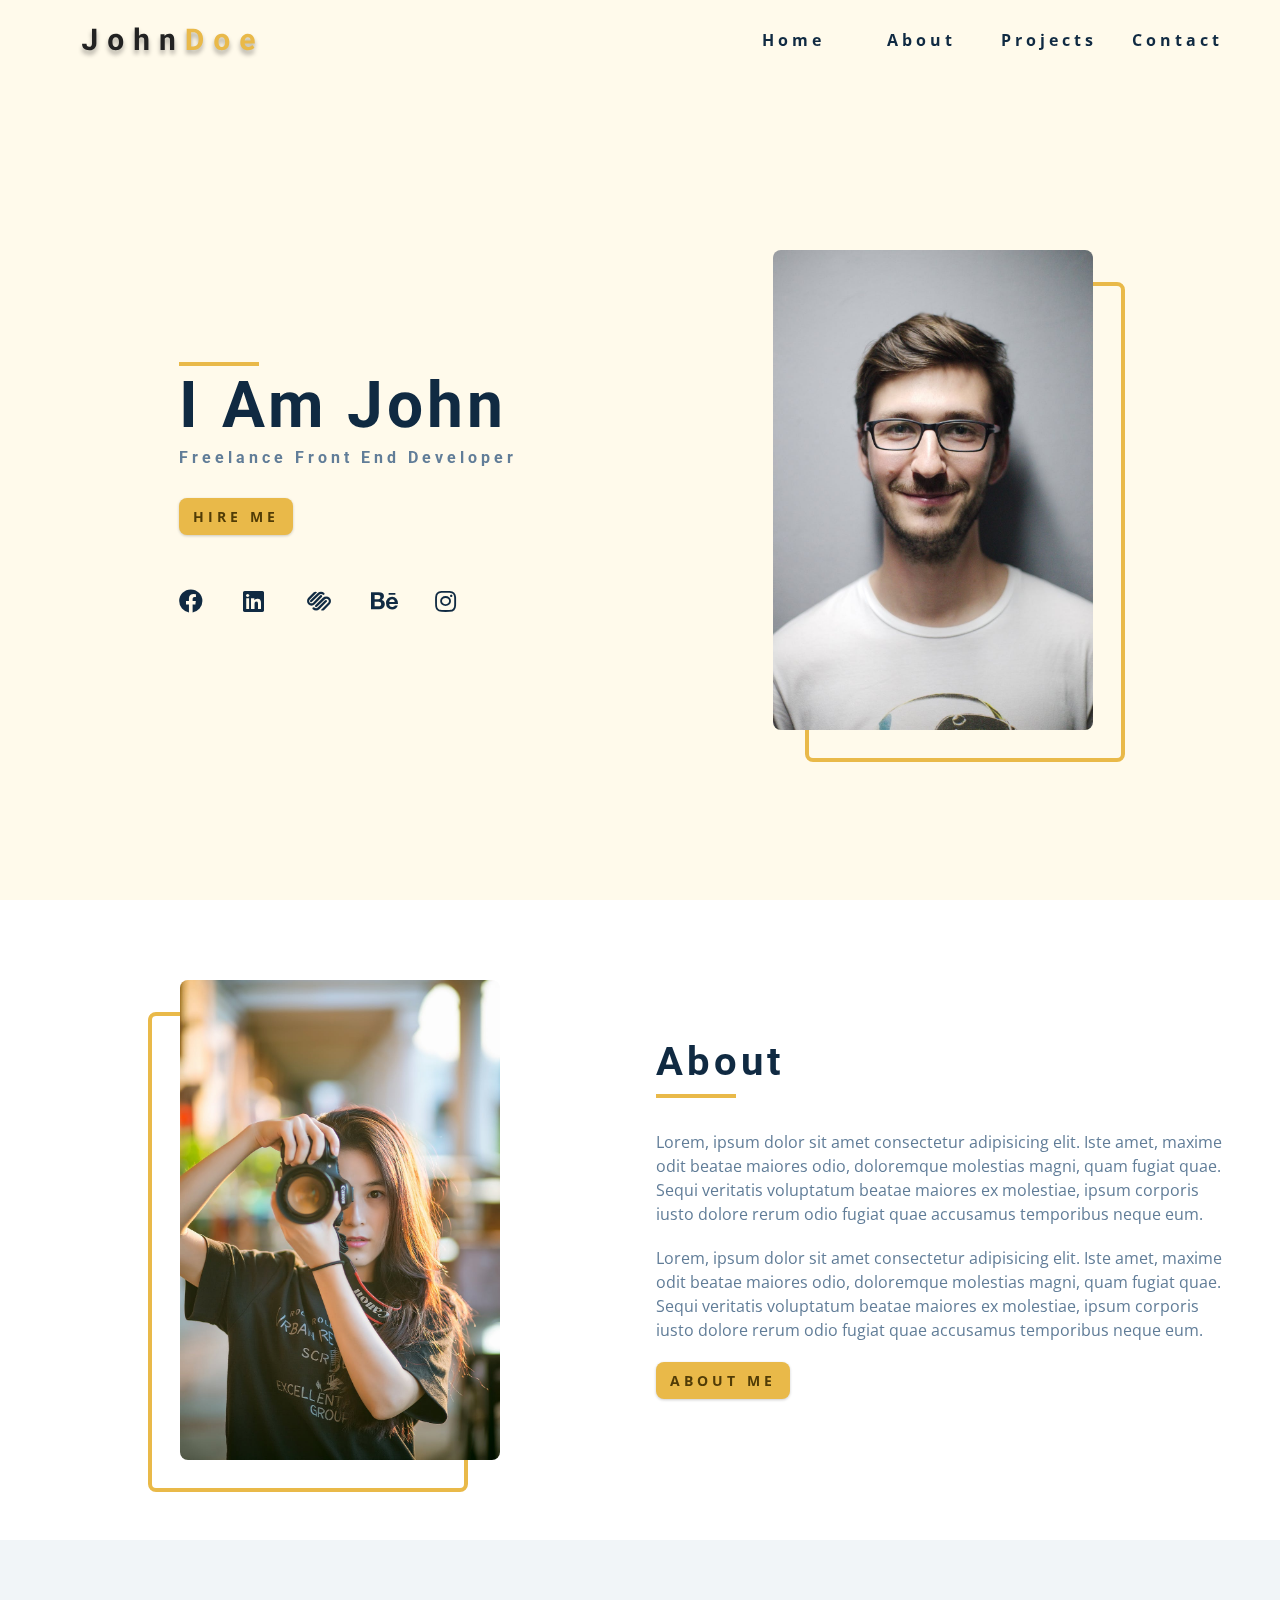
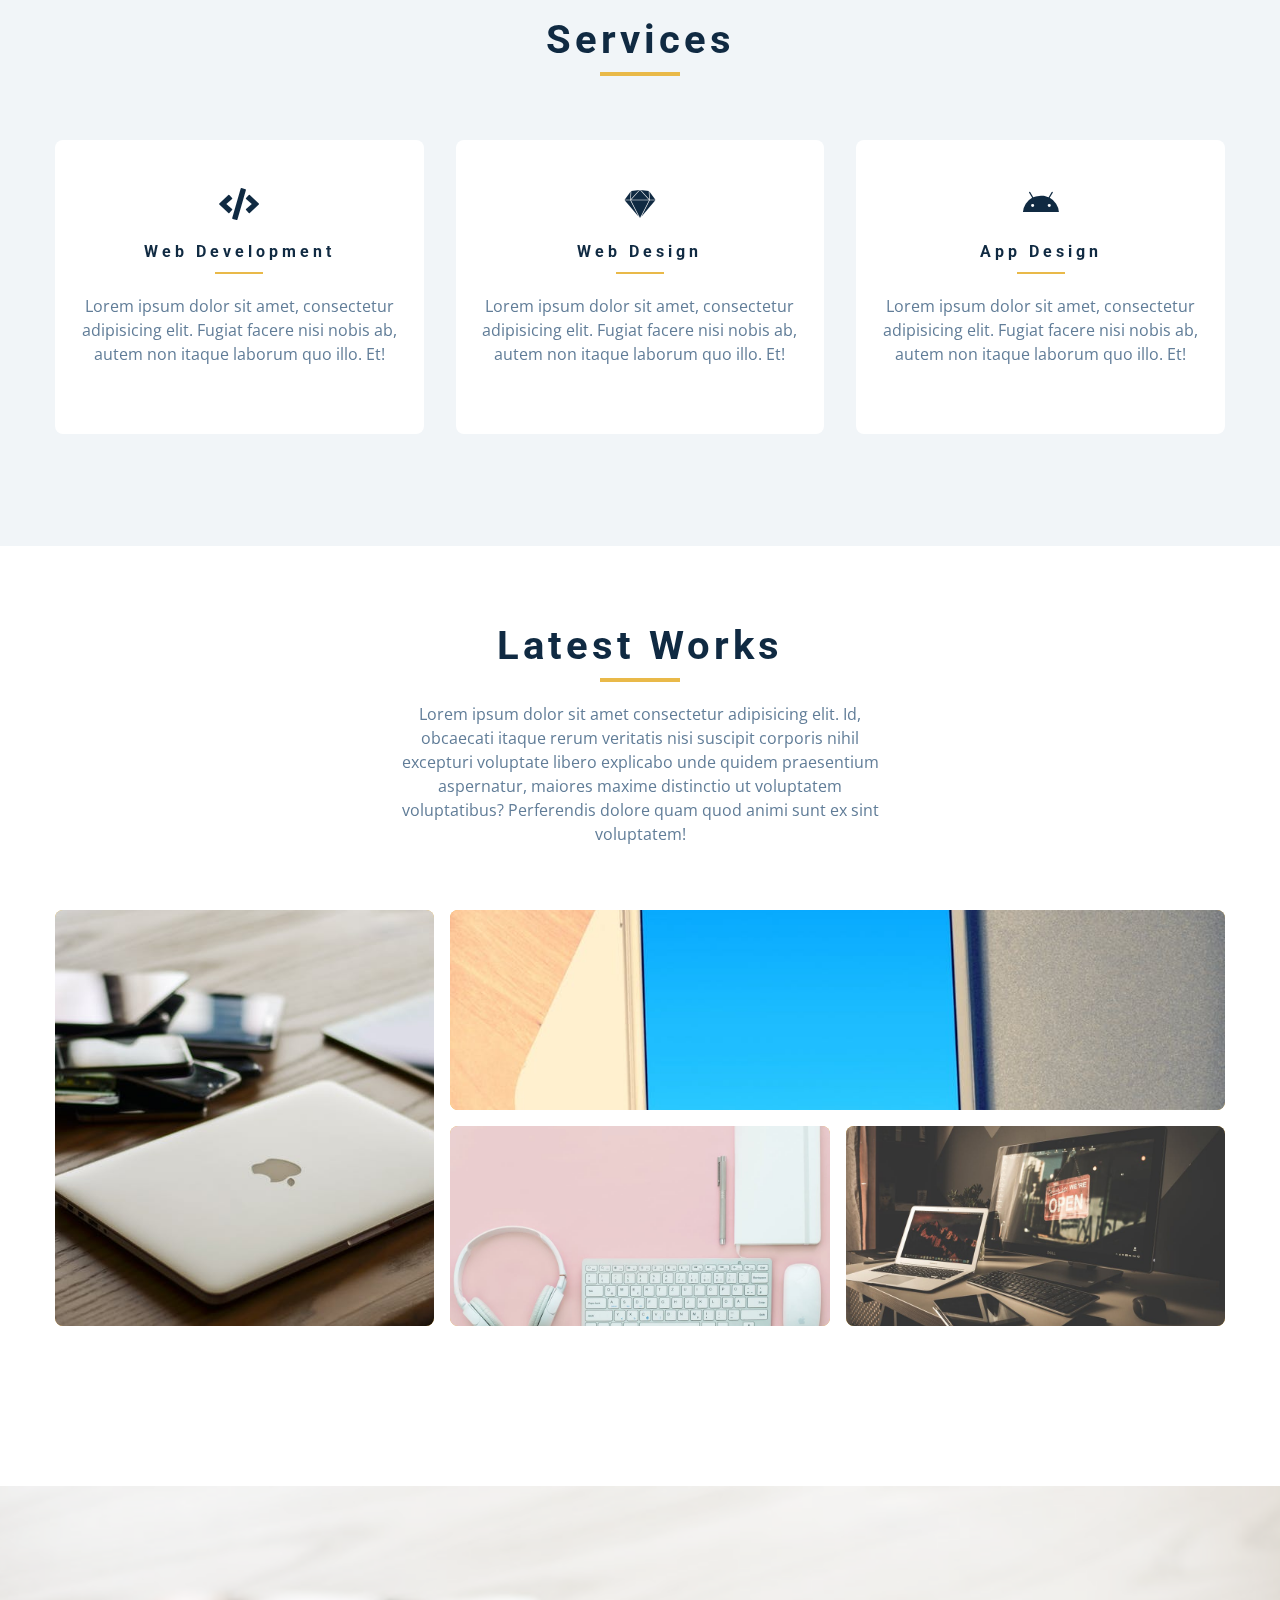
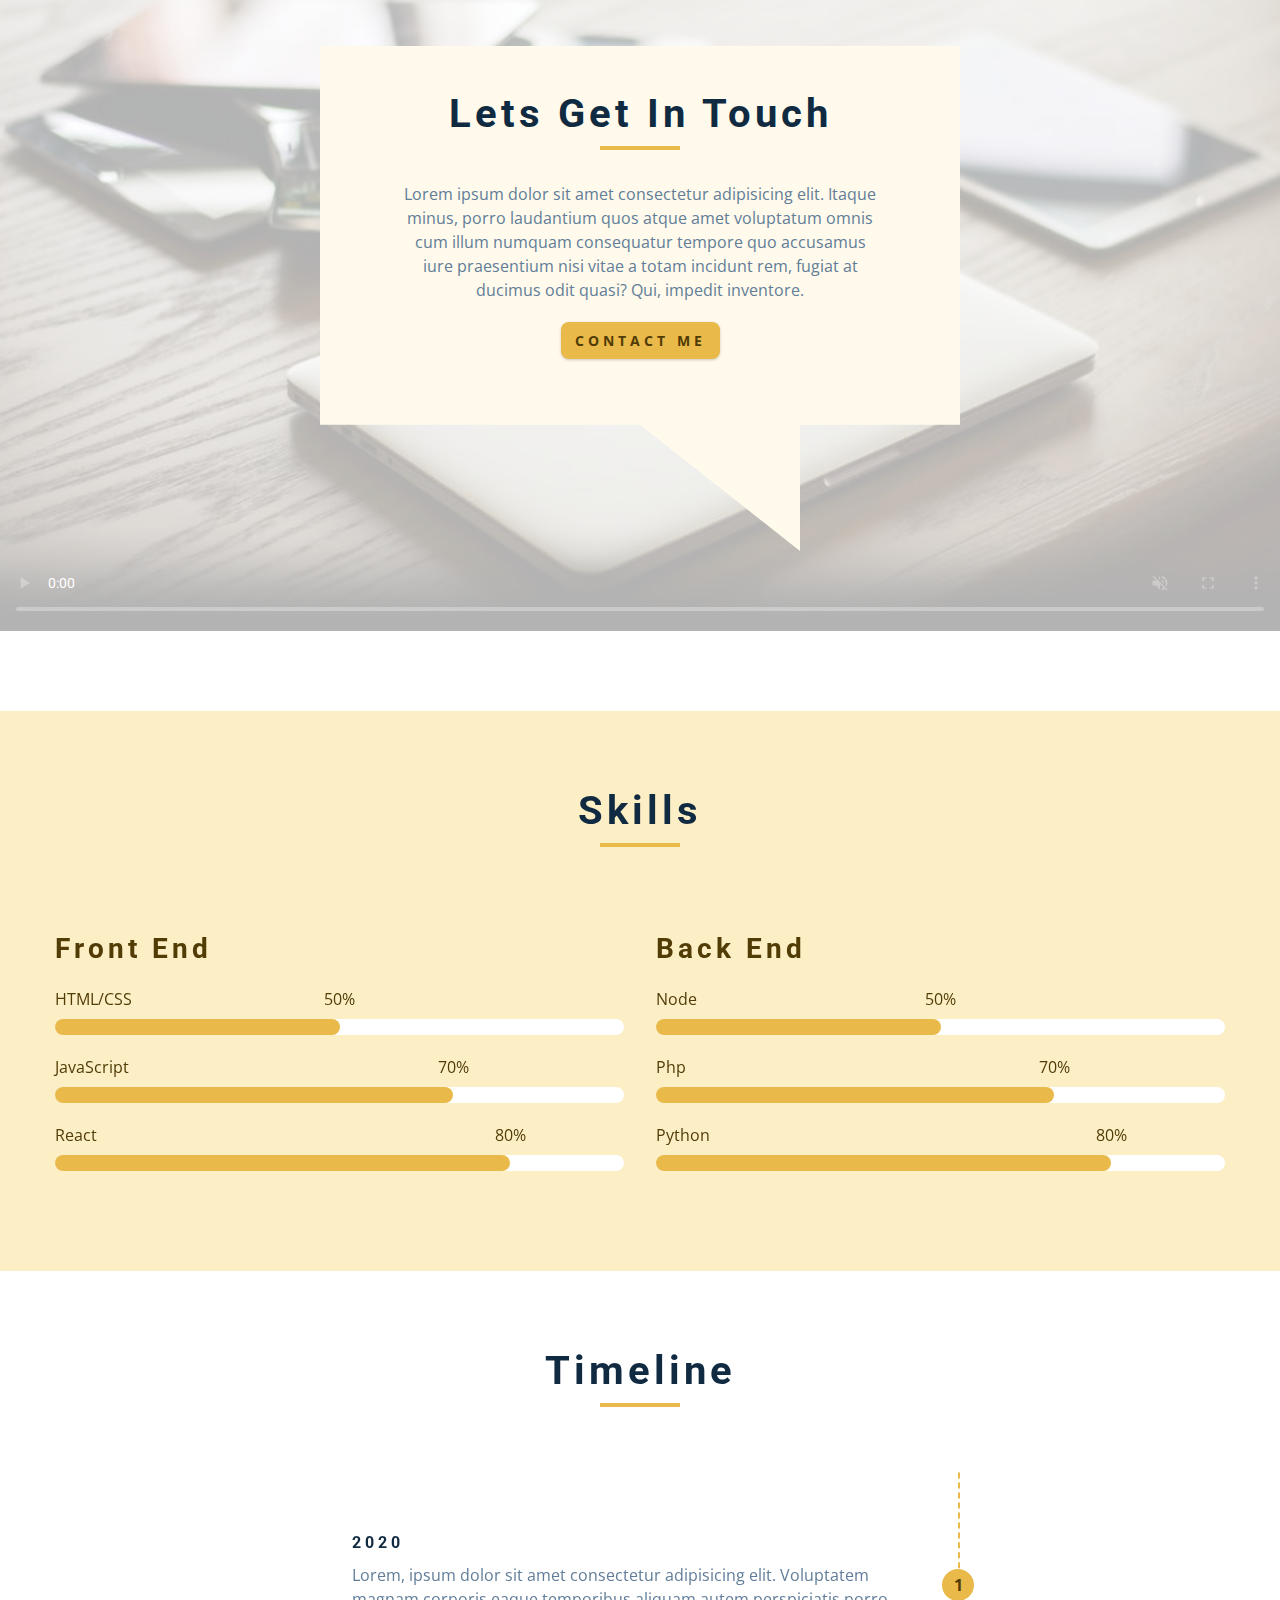
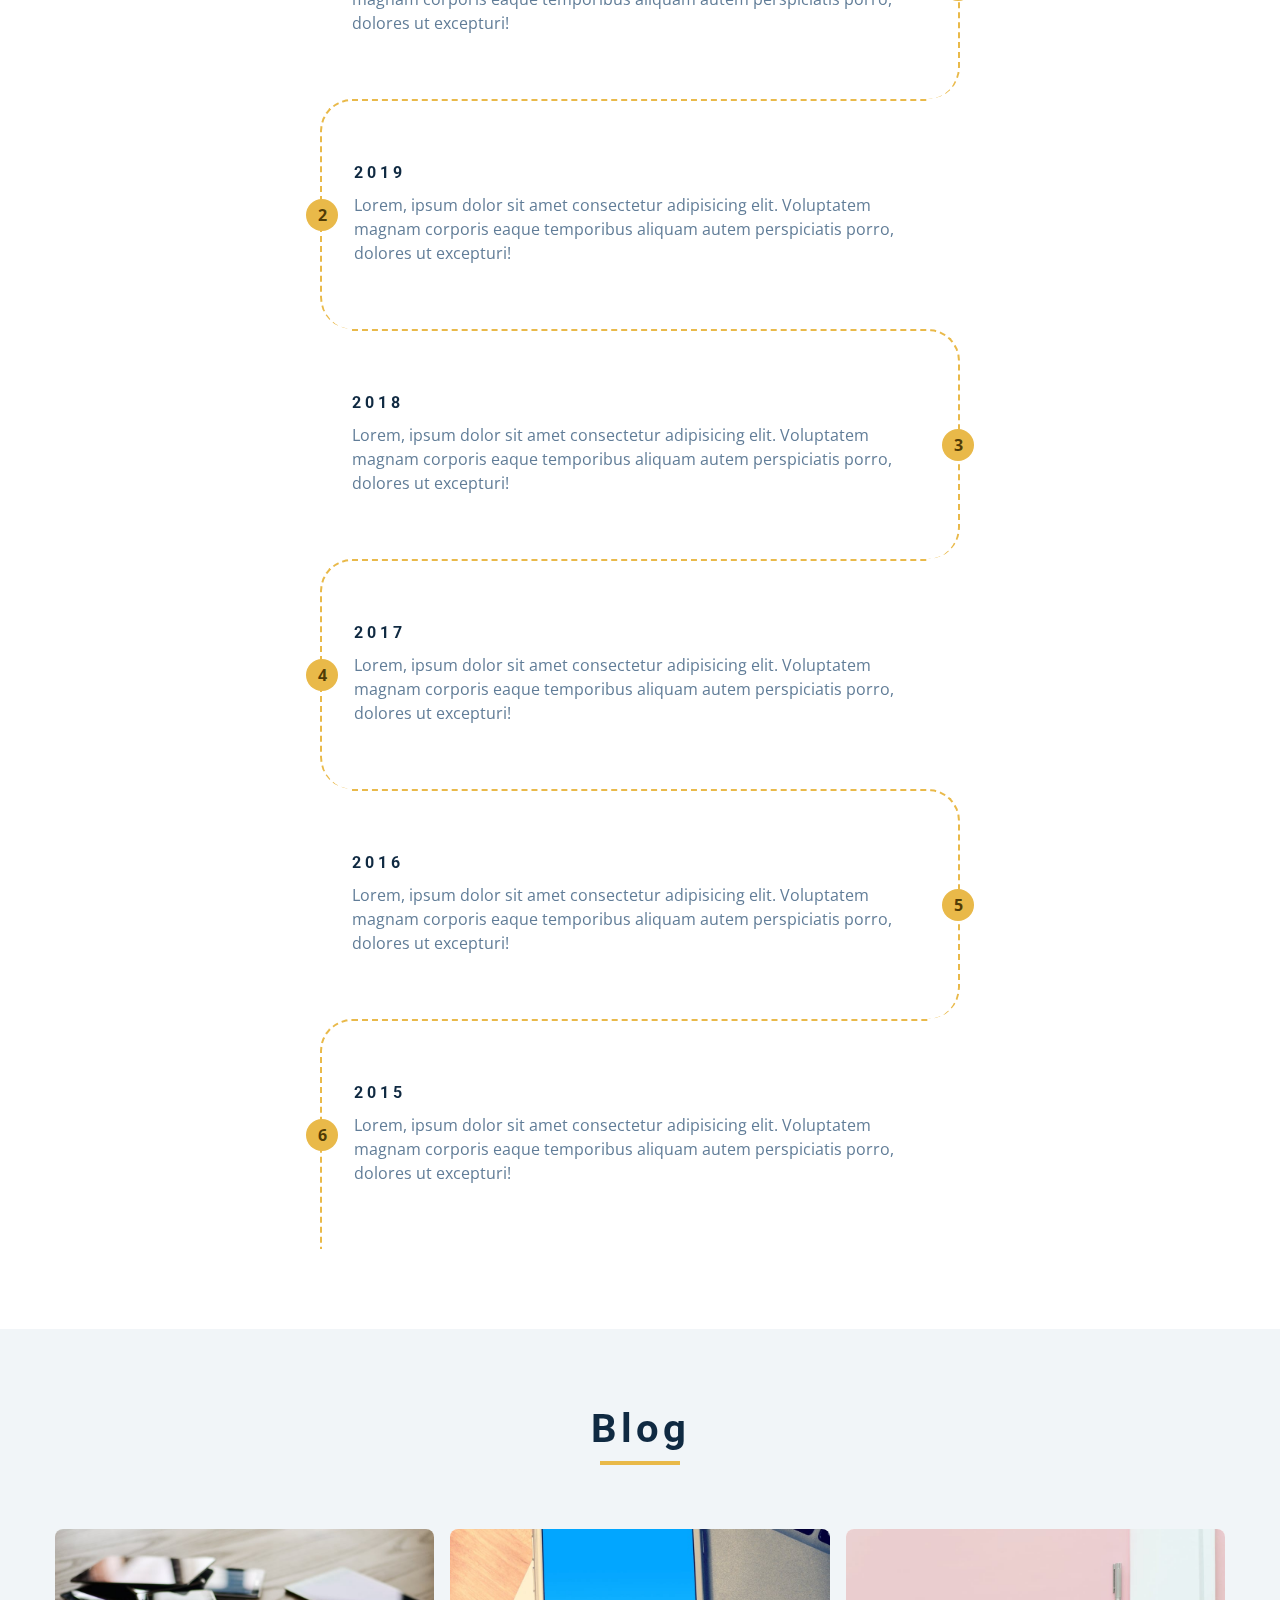
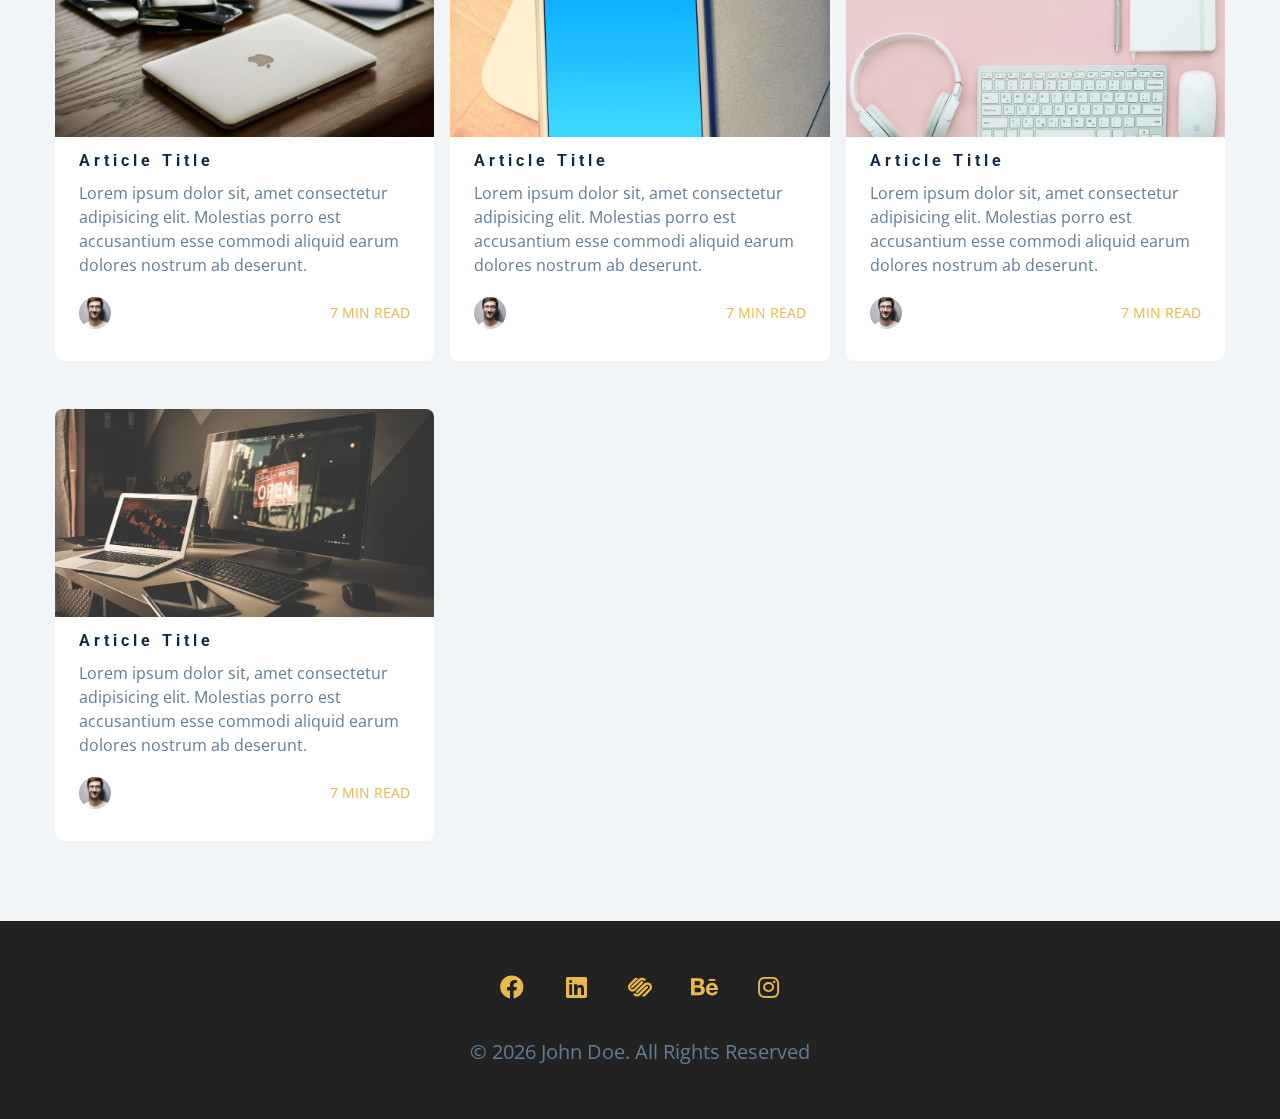
==== commit 6cad79c1: "Project page" ====
--- a/index.html
+++ b/index.html
@@ -276,7 +276,7 @@
       class="video-container" 
       poster="./images/project-1.jpeg"
       >
-      <!-- <source src="./videos/connect.mp4" type="video/mp4"> -->
+      <source src="./videos/connect.mp4" type="video/mp4">
       Sorry your browser does not support embedded videos
       </video>
       <div class="video-banner">
--- a/css/styles.css
+++ b/css/styles.css
@@ -833,9 +833,80 @@
 Single Page
 ===============
 */
-
+.single-page {
+  background: var(--clr-primary-10);
+  min-height: calc(100vh - 5rem - 198px);
+}
+.page-info {
+  max-width: 700px;
+}
+.page-info a {
+  text-transform: uppercase;
+  color: var(--clr-primary-5);
+  transition: var(--transition);
+}
+.page-info a:hover {
+  color: var(--clr-primary-1);
+}
 /*
 =============== 
 Products Page
 ===============
 */
+.projects-hero {
+  height: 40vh;
+  background: var(--clr-primary-10);
+  display: grid;
+  place-items: center;
+}
+.projects-hero .section-title {
+  margin-bottom: 0;
+}
+.single-project {
+  background: var(--clr-grey-10);
+  border-radius: var(--radius);
+}
+.project-container img {
+  border-top-left-radius: var(--radius);
+  border-top-right-radius: var(--radius);
+}
+.project-container {
+  position: relative;
+}
+.project-icon {
+  position: absolute;
+  font-size: 1.75rem;
+  bottom: 0;
+  left: 50%;
+  transform: translate(-50%, 50%);
+  width: 4rem;
+  height: 4rem;
+  display: grid;
+  place-items: center;
+  background: var(--clr-primary-5);
+  border-radius: 50%;
+  color: var(--clr-primary-1);
+  border: 0.375rem solid var(--clr-grey-10);
+}
+.project-details {
+  padding: 2rem 1.5rem;
+}
+.project-footer {
+  display: grid;
+  grid-template-columns: 1fr 1fr;
+  color: var(--clr-primary-5);
+}
+.project-footer a {
+  color: var(--clr-primary-5);
+  text-transform: capitalize;
+  transition: var(--transition);
+  justify-self: end;
+}
+.project-footer a:hover {
+  color: var(--clr-primary-1);
+}
+.projects-page-center {
+  display: grid;
+  grid-template-columns: repeat(auto-fill, minmax(330px, 1fr));
+  gap: 3rem 1rem;
+}